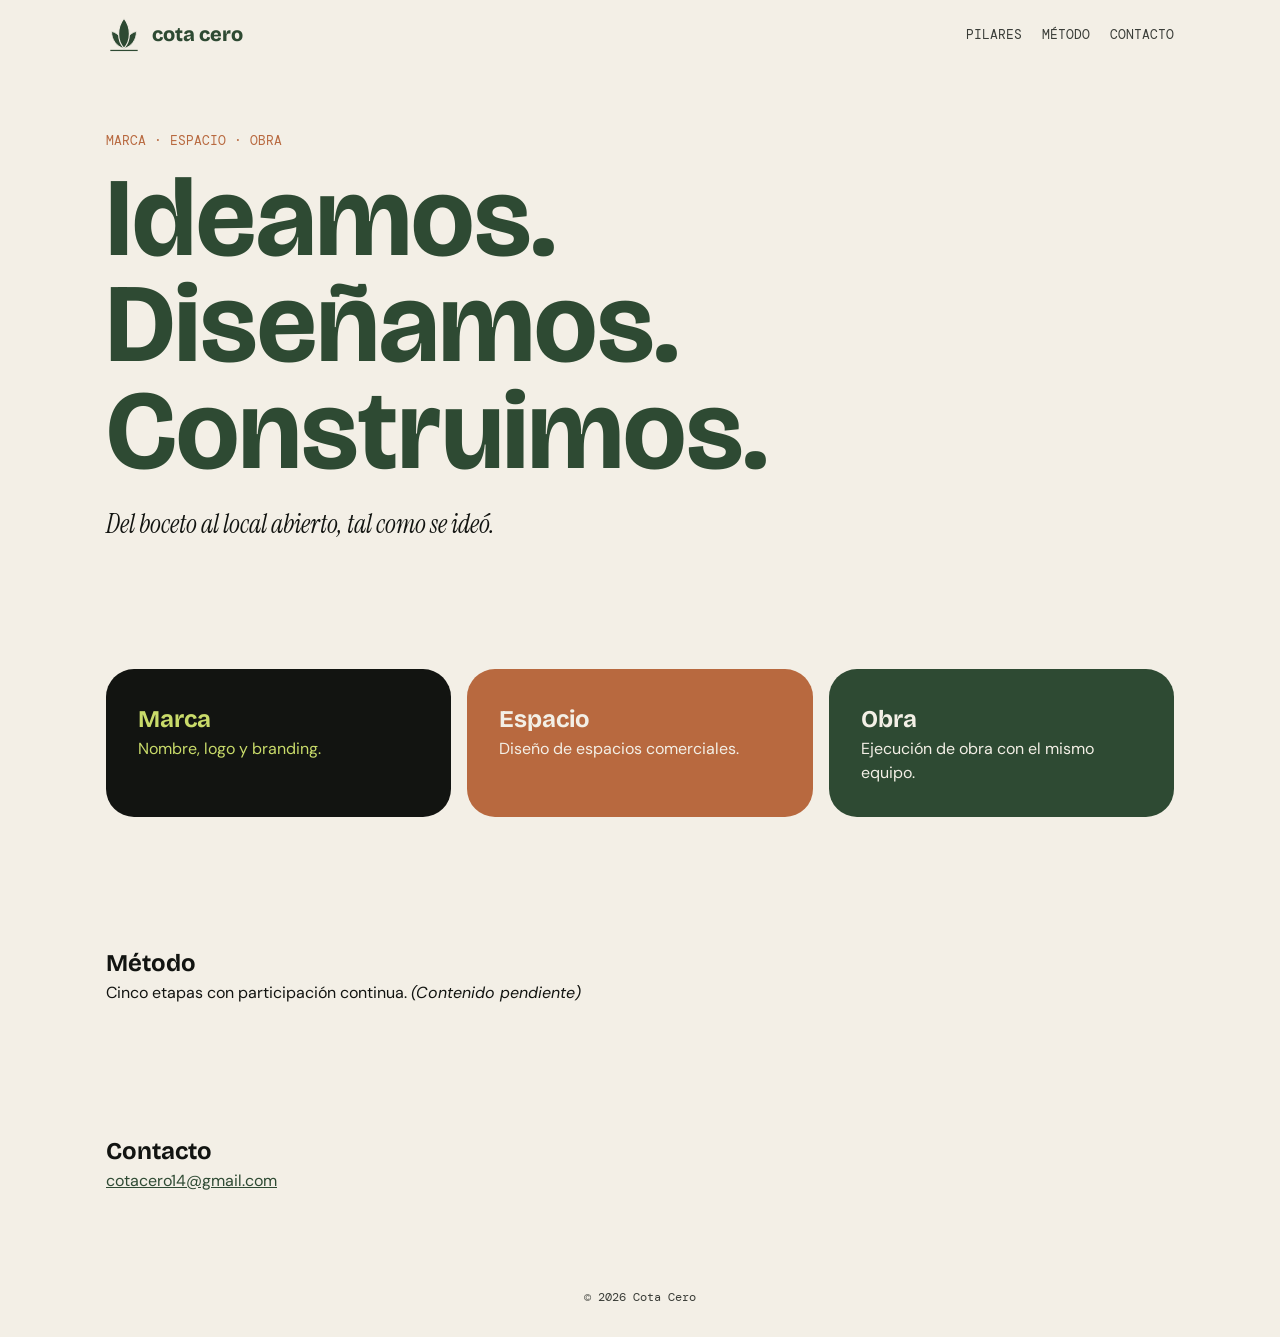
==== index.html @ 9a236dd8 "Base inicial del sitio web de Cota Cero Co-Authored-By: Claude Sonnet 5.5 <noreply@anthropic.com>" ====
<!doctype html>
<html lang="es">
<head>
<meta charset="utf-8">
<meta name="viewport" content="width=device-width, initial-scale=1">
<title>Cota Cero — Ideamos. Diseñamos. Construimos.</title>
<meta name="description" content="Estudio de marca, espacio y obra. Del boceto al local abierto, tal como se ideó.">
<link rel="icon" href="assets/simbolo.svg">
<link rel="stylesheet" href="styles.css">
<link href="https://fonts.googleapis.com/css2?family=Bricolage+Grotesque:wght@600;800&family=DM+Sans:wght@400;500&family=DM+Mono&family=Instrument+Serif:ital@1&display=swap" rel="stylesheet">
</head>
<body>
<header class="top">
  <a class="logo" href="#"><img src="assets/simbolo.svg" alt="" width="36" height="36"><span>cota cero</span></a>
  <nav><a href="#pilares">Pilares</a><a href="#metodo">Método</a><a href="#contacto">Contacto</a></nav>
</header>

<main>
  <section class="hero">
    <p class="tag">Marca · Espacio · Obra</p>
    <h1>Ideamos.<br>Diseñamos.<br>Construimos.</h1>
    <p class="serif">Del boceto al local abierto, tal como se ideó.</p>
  </section>

  <section id="pilares" class="pilares">
    <article class="marca"><h2>Marca</h2><p>Nombre, logo y branding.</p></article>
    <article class="espacio"><h2>Espacio</h2><p>Diseño de espacios comerciales.</p></article>
    <article class="obra"><h2>Obra</h2><p>Ejecución de obra con el mismo equipo.</p></article>
  </section>

  <section id="metodo" class="metodo">
    <h2>Método</h2>
    <p>Cinco etapas con participación continua. <em>(Contenido pendiente)</em></p>
  </section>

  <section id="contacto" class="contacto">
    <h2>Contacto</h2>
    <p><a href="mailto:cotacero14@gmail.com">cotacero14@gmail.com</a></p>
  </section>
</main>

<footer>© 2026 Cota Cero</footer>
</body>
</html>
---- styles.css ----
:root{--brote:#C9DB6A;--arcilla:#B8693F;--hoja:#2E4A33;--tinta:#121411;--grafito:#3A3D38;--piedra:#D9D2C3;--hueso:#F3EFE6}
*{box-sizing:border-box;margin:0}
body{font-family:'DM Sans',sans-serif;background:var(--hueso);color:var(--tinta);line-height:1.5}
h1,h2{font-family:'Bricolage Grotesque',sans-serif}
.top{display:flex;justify-content:space-between;align-items:center;padding:16px;max-width:1100px;margin:auto}
.logo{display:flex;align-items:center;gap:10px;text-decoration:none;color:var(--hoja);font:800 1.25rem 'Bricolage Grotesque',sans-serif;white-space:nowrap}
nav a{margin-left:20px;color:var(--grafito);text-decoration:none;font:400 .8rem 'DM Mono',monospace;text-transform:uppercase}
section{max-width:1100px;margin:auto;padding:64px 16px}
.hero h1{font-size:clamp(2.8rem,10vw,7rem);line-height:.95;color:var(--hoja)}
.tag{font:400 .8rem 'DM Mono',monospace;text-transform:uppercase;color:var(--arcilla);margin-bottom:16px}
.serif{font:italic 1.6rem 'Instrument Serif',serif;margin-top:24px}
.pilares{display:grid;gap:16px;grid-template-columns:repeat(auto-fit,minmax(240px,1fr))}
.pilares article{padding:32px;border-radius:28px;color:var(--hueso)}
.marca{background:var(--tinta);color:var(--brote)!important}.espacio{background:var(--arcilla)}.obra{background:var(--hoja)}
.contacto a{color:var(--hoja)}
footer{text-align:center;padding:32px;font:400 .75rem 'DM Mono',monospace;color:var(--grafito)}
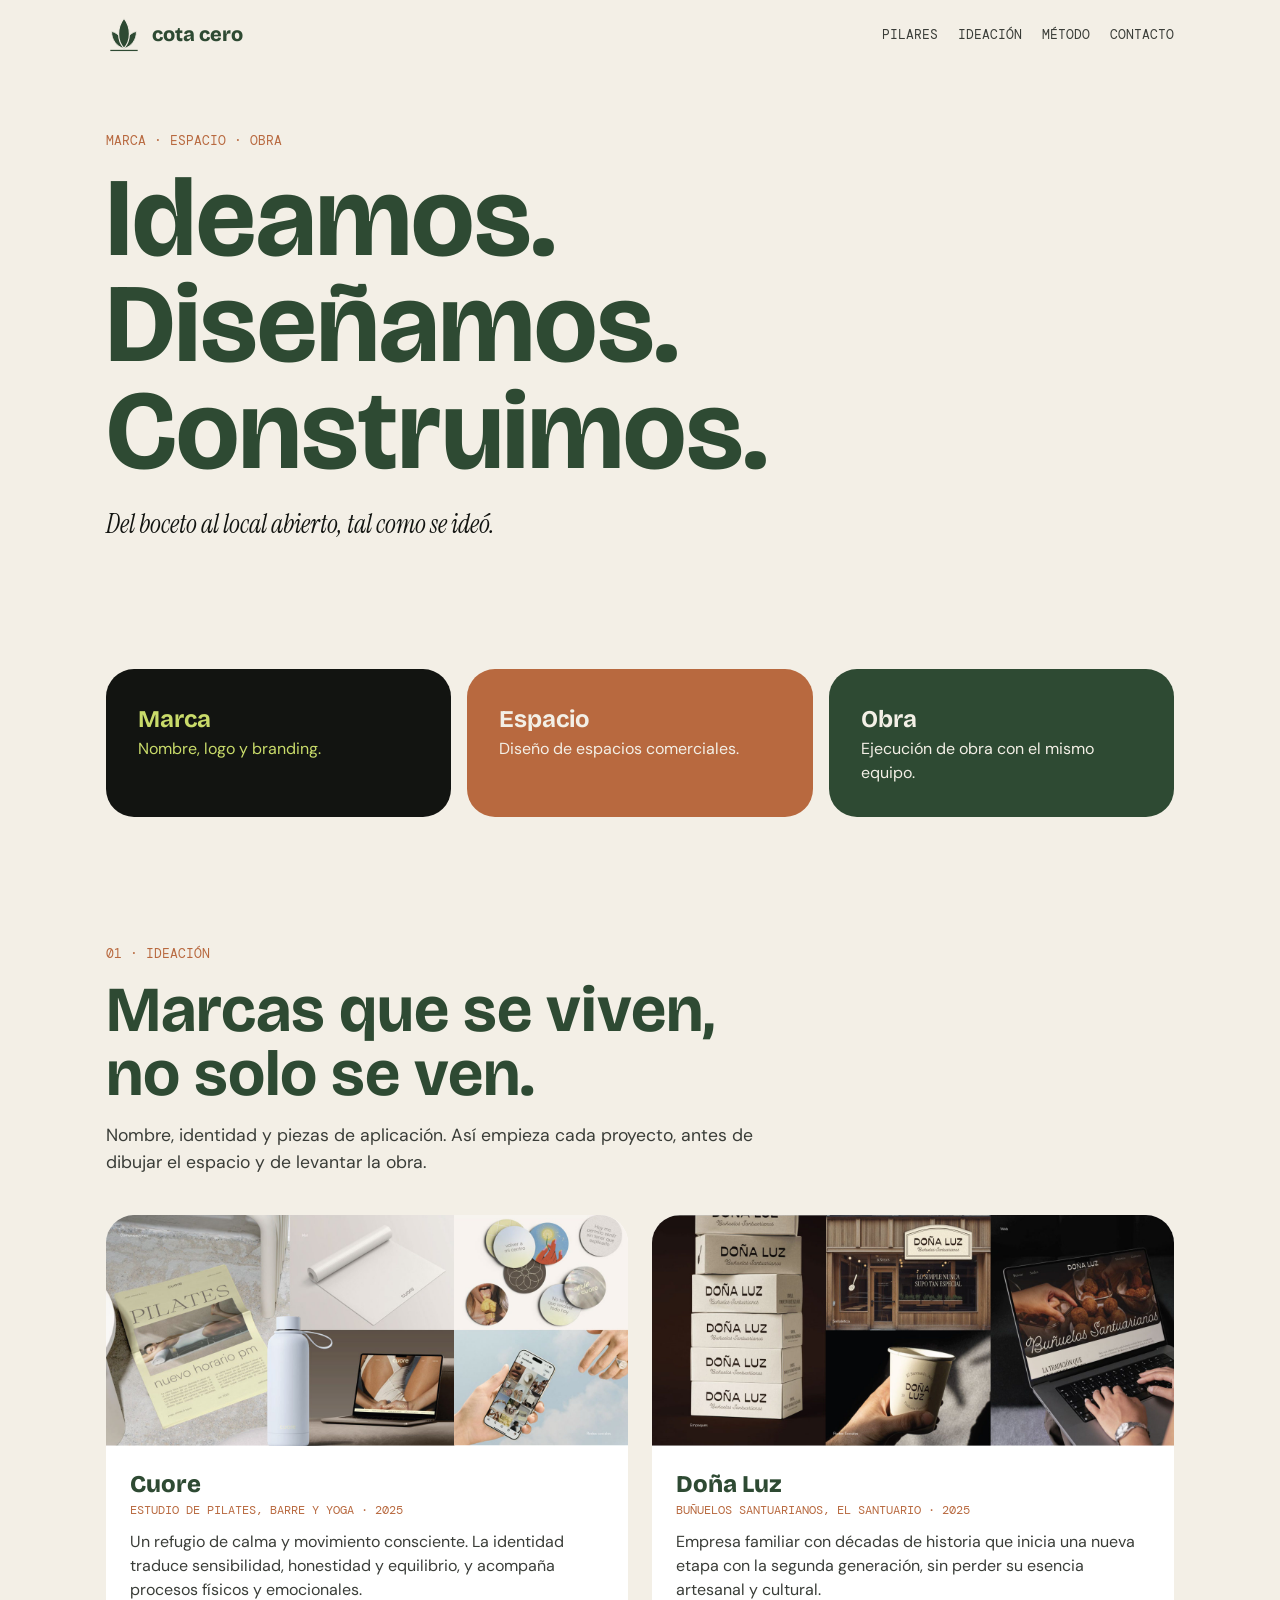
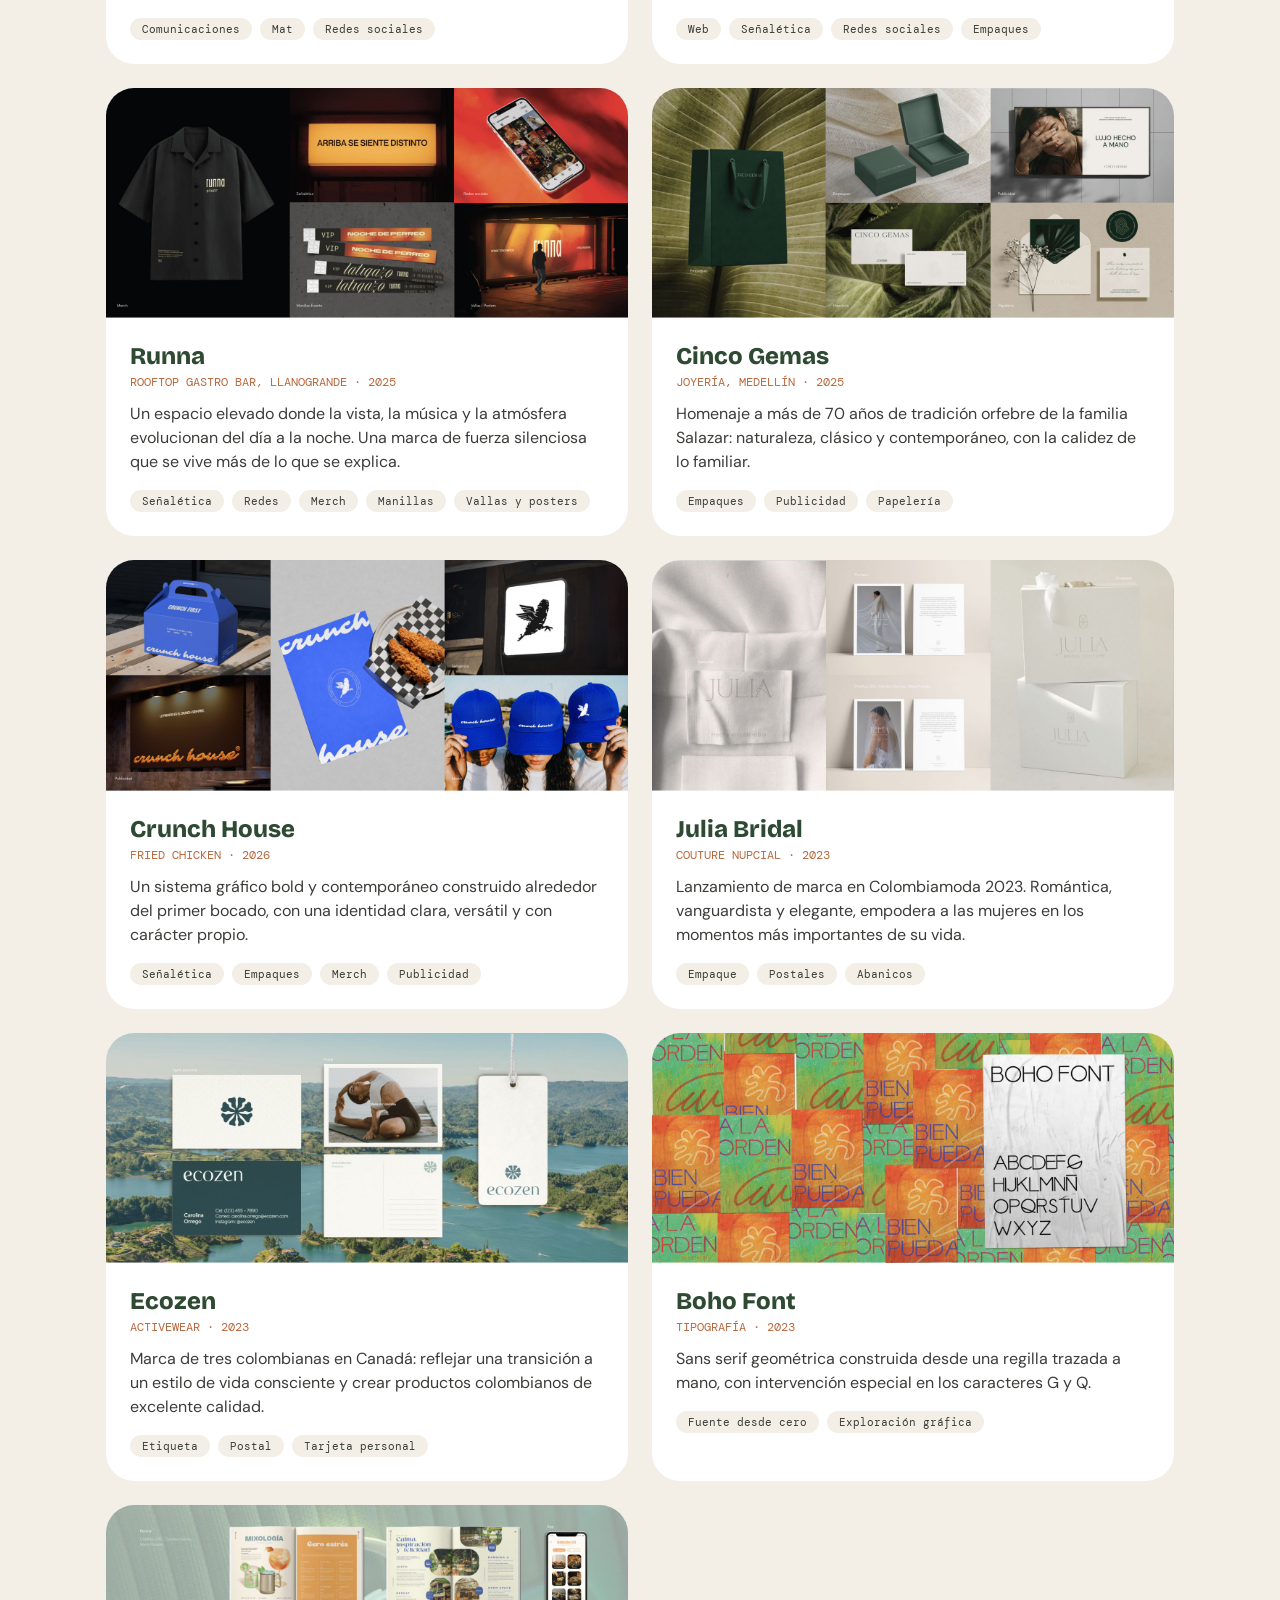
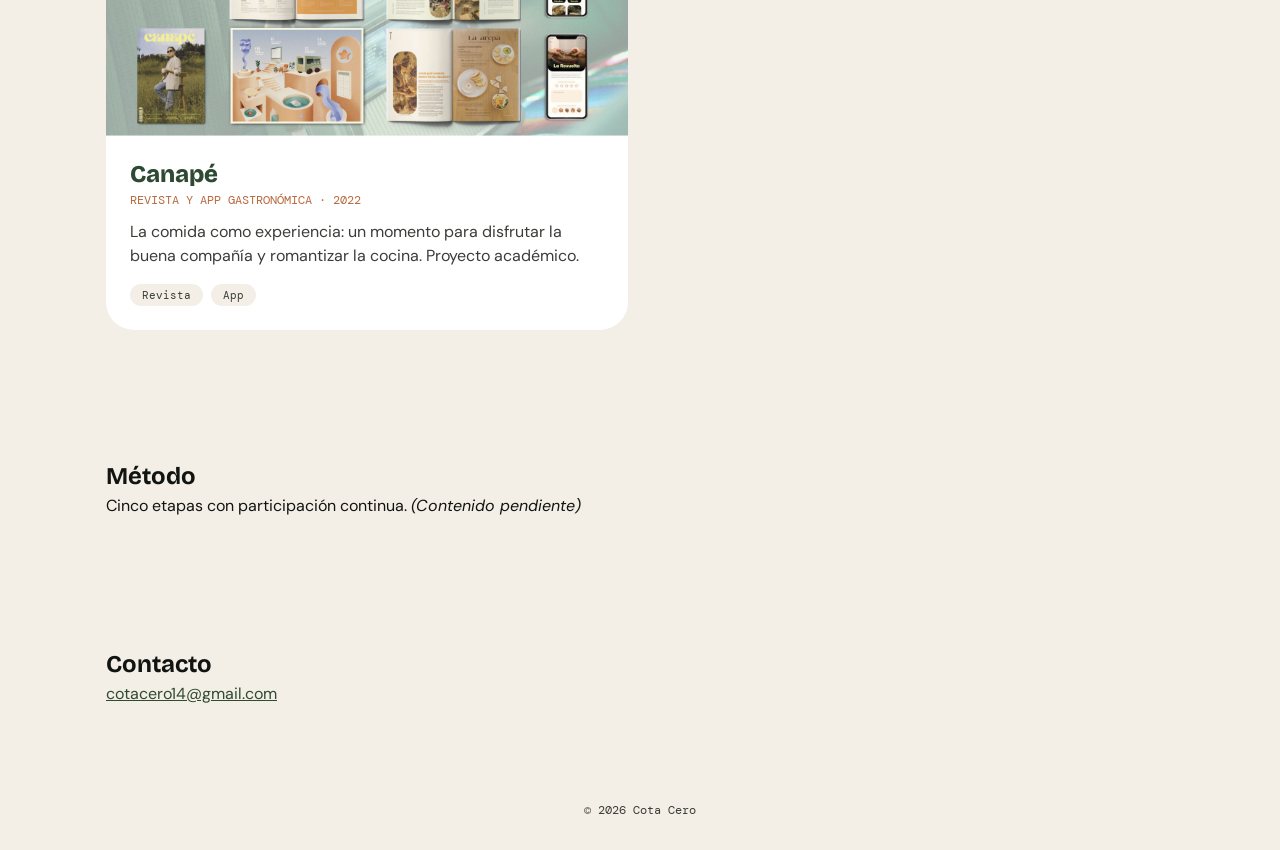
==== commit 90aa589c: "Agrega seccion Ideacion con 9 proyectos de marca y ajusta menu movil Co-Authored-By: Claude Sonnet 5" ====
--- a/index.html
+++ b/index.html
@@ -12,7 +12,7 @@
 <body>
 <header class="top">
   <a class="logo" href="#"><img src="assets/simbolo.svg" alt="" width="36" height="36"><span>cota cero</span></a>
-  <nav><a href="#pilares">Pilares</a><a href="#metodo">Método</a><a href="#contacto">Contacto</a></nav>
+  <nav><a href="#pilares">Pilares</a><a href="#ideacion">Ideación</a><a href="#metodo">Método</a><a href="#contacto">Contacto</a></nav>
 </header>
 
 <main>
@@ -26,6 +26,59 @@
     <article class="marca"><h2>Marca</h2><p>Nombre, logo y branding.</p></article>
     <article class="espacio"><h2>Espacio</h2><p>Diseño de espacios comerciales.</p></article>
     <article class="obra"><h2>Obra</h2><p>Ejecución de obra con el mismo equipo.</p></article>
+  </section>
+
+  <section id="ideacion" class="ideacion">
+    <p class="tag">01 · Ideación</p>
+    <h2>Marcas que se viven, no solo se ven.</h2>
+    <p class="lead">Nombre, identidad y piezas de aplicación. Así empieza cada proyecto, antes de dibujar el espacio y de levantar la obra.</p>
+    <div class="grid">
+    <article class="card">
+      <a href="assets/ideacion/p02.jpg" target="_blank" rel="noopener"><img src="assets/ideacion/p02.jpg" alt="Identidad de marca Cuore" loading="lazy" width="1440" height="635"></a>
+      <div class="meta"><div><h3>Cuore</h3><p class="mono">Estudio de pilates, barre y yoga · 2025</p></div>
+      <p>Un refugio de calma y movimiento consciente. La identidad traduce sensibilidad, honestidad y equilibrio, y acompaña procesos físicos y emocionales.</p><ul><li>Comunicaciones</li><li>Mat</li><li>Redes sociales</li></ul></div>
+    </article>
+    <article class="card">
+      <a href="assets/ideacion/p03.jpg" target="_blank" rel="noopener"><img src="assets/ideacion/p03.jpg" alt="Identidad de marca Doña Luz" loading="lazy" width="1440" height="635"></a>
+      <div class="meta"><div><h3>Doña Luz</h3><p class="mono">Buñuelos santuarianos, El Santuario · 2025</p></div>
+      <p>Empresa familiar con décadas de historia que inicia una nueva etapa con la segunda generación, sin perder su esencia artesanal y cultural.</p><ul><li>Web</li><li>Señalética</li><li>Redes sociales</li><li>Empaques</li></ul></div>
+    </article>
+    <article class="card">
+      <a href="assets/ideacion/p04.jpg" target="_blank" rel="noopener"><img src="assets/ideacion/p04.jpg" alt="Identidad de marca Runna" loading="lazy" width="1440" height="635"></a>
+      <div class="meta"><div><h3>Runna</h3><p class="mono">Rooftop gastro bar, Llanogrande · 2025</p></div>
+      <p>Un espacio elevado donde la vista, la música y la atmósfera evolucionan del día a la noche. Una marca de fuerza silenciosa que se vive más de lo que se explica.</p><ul><li>Señalética</li><li>Redes</li><li>Merch</li><li>Manillas</li><li>Vallas y posters</li></ul></div>
+    </article>
+    <article class="card">
+      <a href="assets/ideacion/p05.jpg" target="_blank" rel="noopener"><img src="assets/ideacion/p05.jpg" alt="Identidad de marca Cinco Gemas" loading="lazy" width="1440" height="635"></a>
+      <div class="meta"><div><h3>Cinco Gemas</h3><p class="mono">Joyería, Medellín · 2025</p></div>
+      <p>Homenaje a más de 70 años de tradición orfebre de la familia Salazar: naturaleza, clásico y contemporáneo, con la calidez de lo familiar.</p><ul><li>Empaques</li><li>Publicidad</li><li>Papelería</li></ul></div>
+    </article>
+    <article class="card">
+      <a href="assets/ideacion/p06.jpg" target="_blank" rel="noopener"><img src="assets/ideacion/p06.jpg" alt="Identidad de marca Crunch House" loading="lazy" width="1440" height="635"></a>
+      <div class="meta"><div><h3>Crunch House</h3><p class="mono">Fried chicken · 2026</p></div>
+      <p>Un sistema gráfico bold y contemporáneo construido alrededor del primer bocado, con una identidad clara, versátil y con carácter propio.</p><ul><li>Señalética</li><li>Empaques</li><li>Merch</li><li>Publicidad</li></ul></div>
+    </article>
+    <article class="card">
+      <a href="assets/ideacion/p07.jpg" target="_blank" rel="noopener"><img src="assets/ideacion/p07.jpg" alt="Identidad de marca Julia Bridal" loading="lazy" width="1440" height="635"></a>
+      <div class="meta"><div><h3>Julia Bridal</h3><p class="mono">Couture nupcial · 2023</p></div>
+      <p>Lanzamiento de marca en Colombiamoda 2023. Romántica, vanguardista y elegante, empodera a las mujeres en los momentos más importantes de su vida.</p><ul><li>Empaque</li><li>Postales</li><li>Abanicos</li></ul></div>
+    </article>
+    <article class="card">
+      <a href="assets/ideacion/p08.jpg" target="_blank" rel="noopener"><img src="assets/ideacion/p08.jpg" alt="Identidad de marca Ecozen" loading="lazy" width="1440" height="635"></a>
+      <div class="meta"><div><h3>Ecozen</h3><p class="mono">Activewear · 2023</p></div>
+      <p>Marca de tres colombianas en Canadá: reflejar una transición a un estilo de vida consciente y crear productos colombianos de excelente calidad.</p><ul><li>Etiqueta</li><li>Postal</li><li>Tarjeta personal</li></ul></div>
+    </article>
+    <article class="card">
+      <a href="assets/ideacion/p09.jpg" target="_blank" rel="noopener"><img src="assets/ideacion/p09.jpg" alt="Identidad de marca Boho Font" loading="lazy" width="1440" height="635"></a>
+      <div class="meta"><div><h3>Boho Font</h3><p class="mono">Tipografía · 2023</p></div>
+      <p>Sans serif geométrica construida desde una regilla trazada a mano, con intervención especial en los caracteres G y Q.</p><ul><li>Fuente desde cero</li><li>Exploración gráfica</li></ul></div>
+    </article>
+    <article class="card">
+      <a href="assets/ideacion/p10.jpg" target="_blank" rel="noopener"><img src="assets/ideacion/p10.jpg" alt="Identidad de marca Canapé" loading="lazy" width="1440" height="635"></a>
+      <div class="meta"><div><h3>Canapé</h3><p class="mono">Revista y app gastronómica · 2022</p></div>
+      <p>La comida como experiencia: un momento para disfrutar la buena compañía y romantizar la cocina. Proyecto académico.</p><ul><li>Revista</li><li>App</li></ul></div>
+    </article>
+    </div>
   </section>
 
   <section id="metodo" class="metodo">
--- a/styles.css
+++ b/styles.css
@@ -14,3 +14,16 @@
 .marca{background:var(--tinta);color:var(--brote)!important}.espacio{background:var(--arcilla)}.obra{background:var(--hoja)}
 .contacto a{color:var(--hoja)}
 footer{text-align:center;padding:32px;font:400 .75rem 'DM Mono',monospace;color:var(--grafito)}
+
+.ideacion h2{font-size:clamp(2rem,6vw,4rem);line-height:1;color:var(--hoja);max-width:16ch}
+.lead{font-size:1.1rem;color:var(--grafito);max-width:56ch;margin:16px 0 40px}
+.grid{display:grid;gap:24px;grid-template-columns:repeat(auto-fit,minmax(min(100%,420px),1fr))}
+.card{background:#fff;border-radius:28px;overflow:hidden}
+.card img{display:block;width:100%;height:auto}
+.meta{padding:24px}
+.meta h3{font:800 1.5rem 'Bricolage Grotesque',sans-serif;color:var(--hoja)}
+.mono{font:400 .75rem 'DM Mono',monospace;text-transform:uppercase;color:var(--arcilla);margin:4px 0 12px}
+.meta p:not(.mono){color:var(--grafito)}
+.meta ul{list-style:none;padding:0;display:flex;flex-wrap:wrap;gap:8px;margin-top:16px}
+.meta li{font:400 .7rem 'DM Mono',monospace;background:var(--hueso);color:var(--grafito);padding:4px 12px;border-radius:999px}
+@media(max-width:560px){.top{flex-wrap:wrap;gap:8px}nav{width:100%;display:flex;justify-content:space-between}nav a{margin:0;font-size:.72rem}}
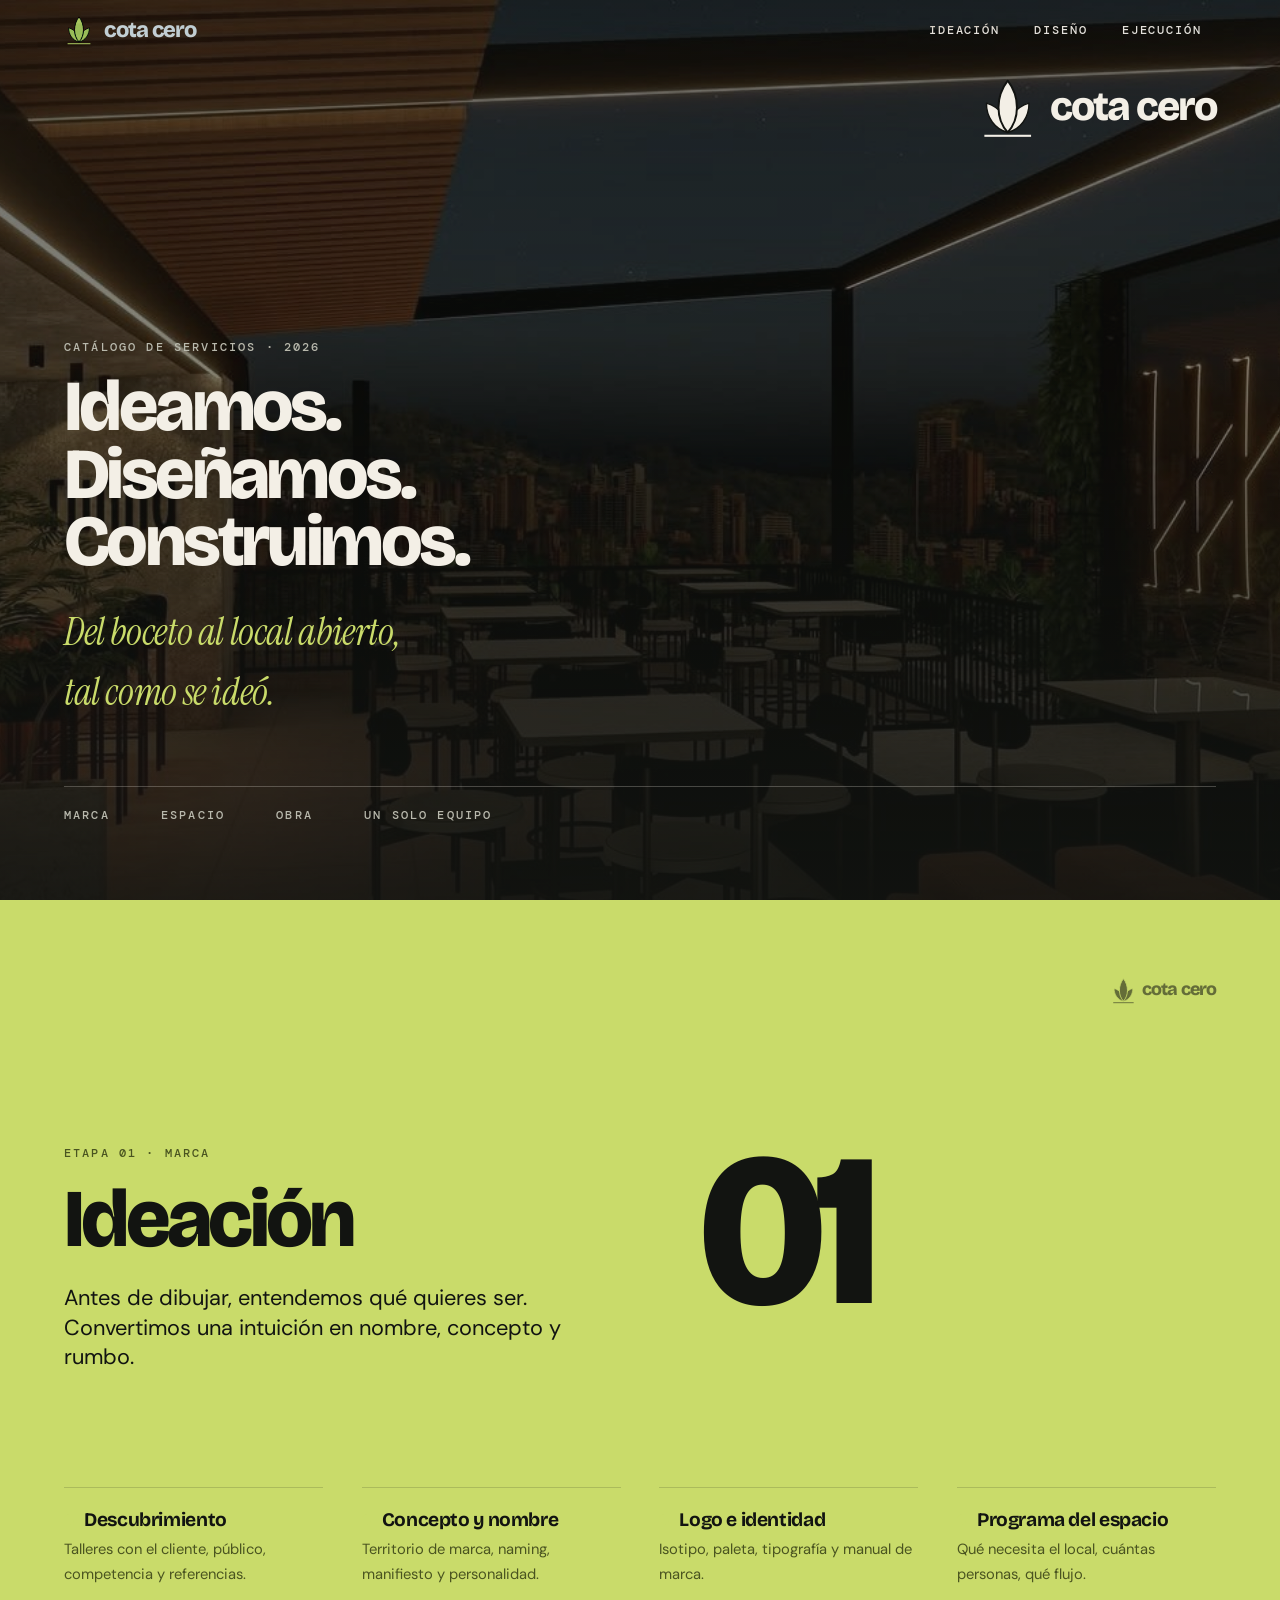
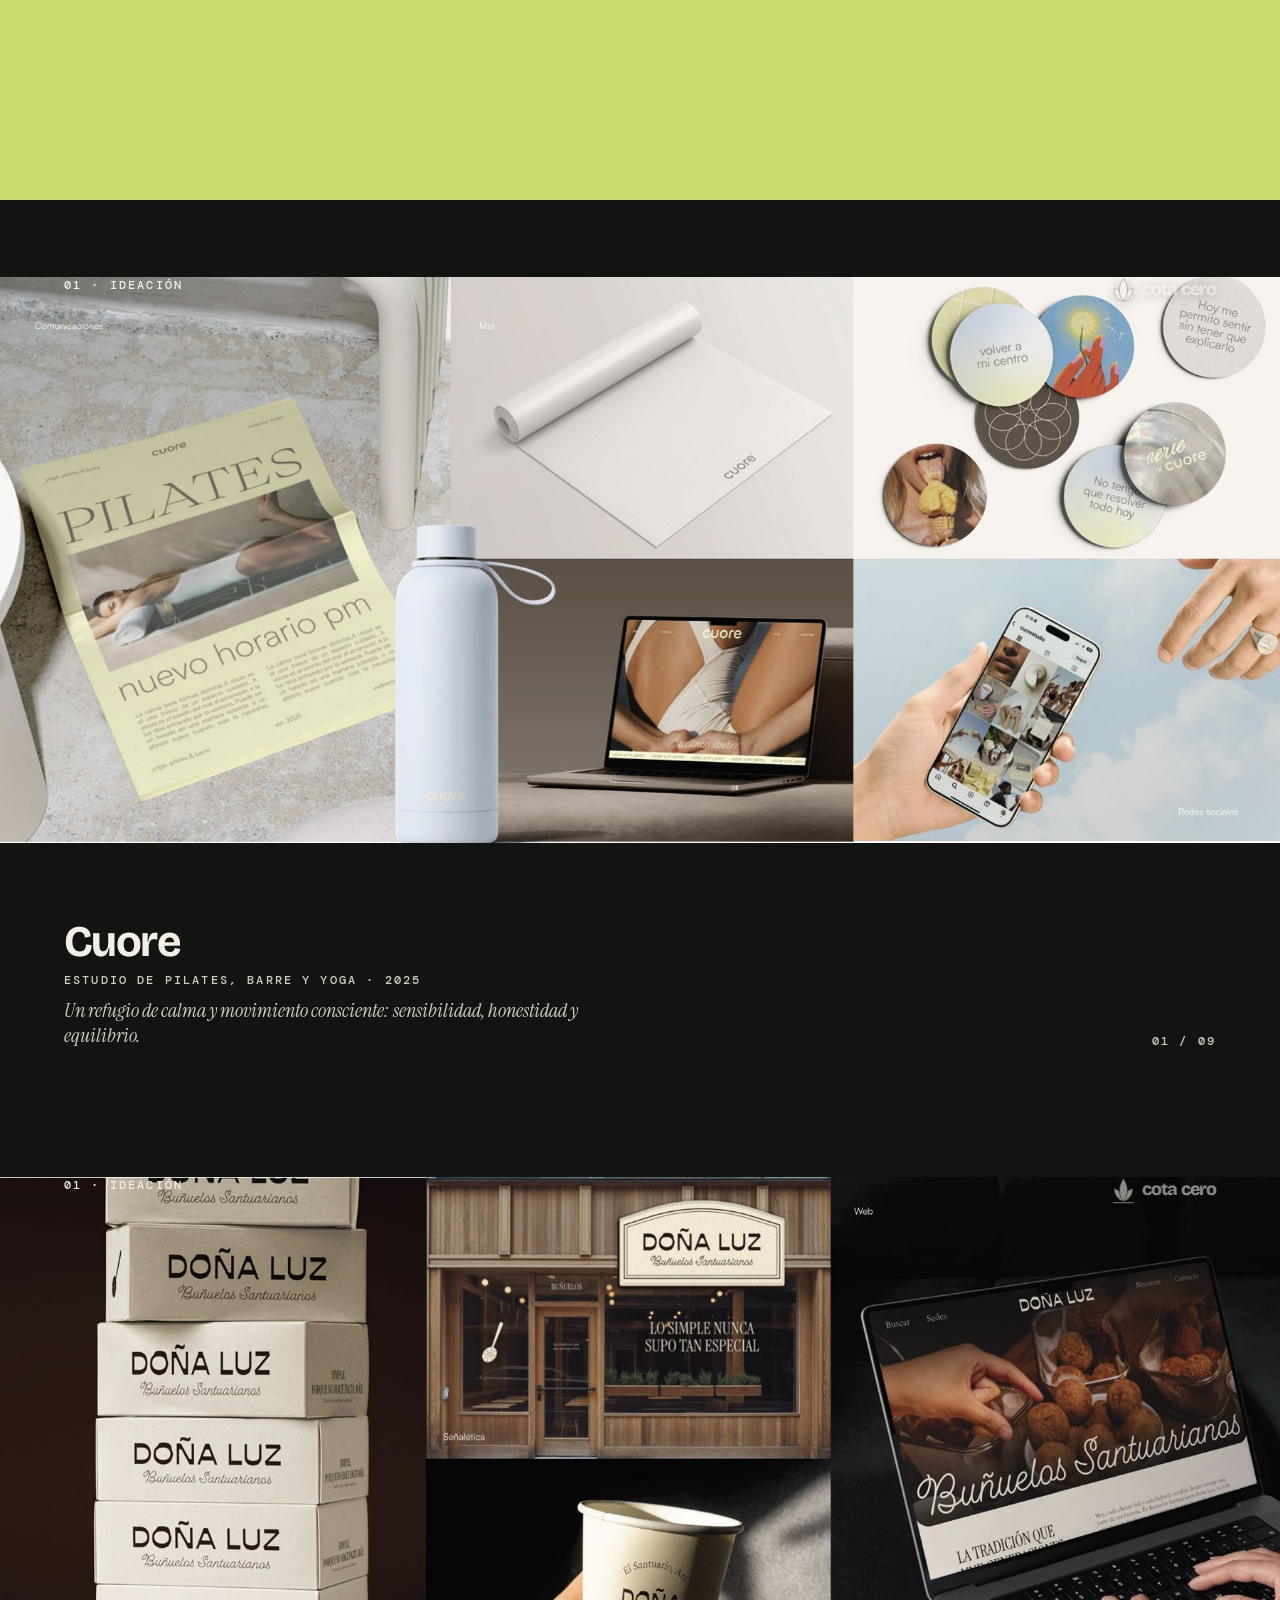
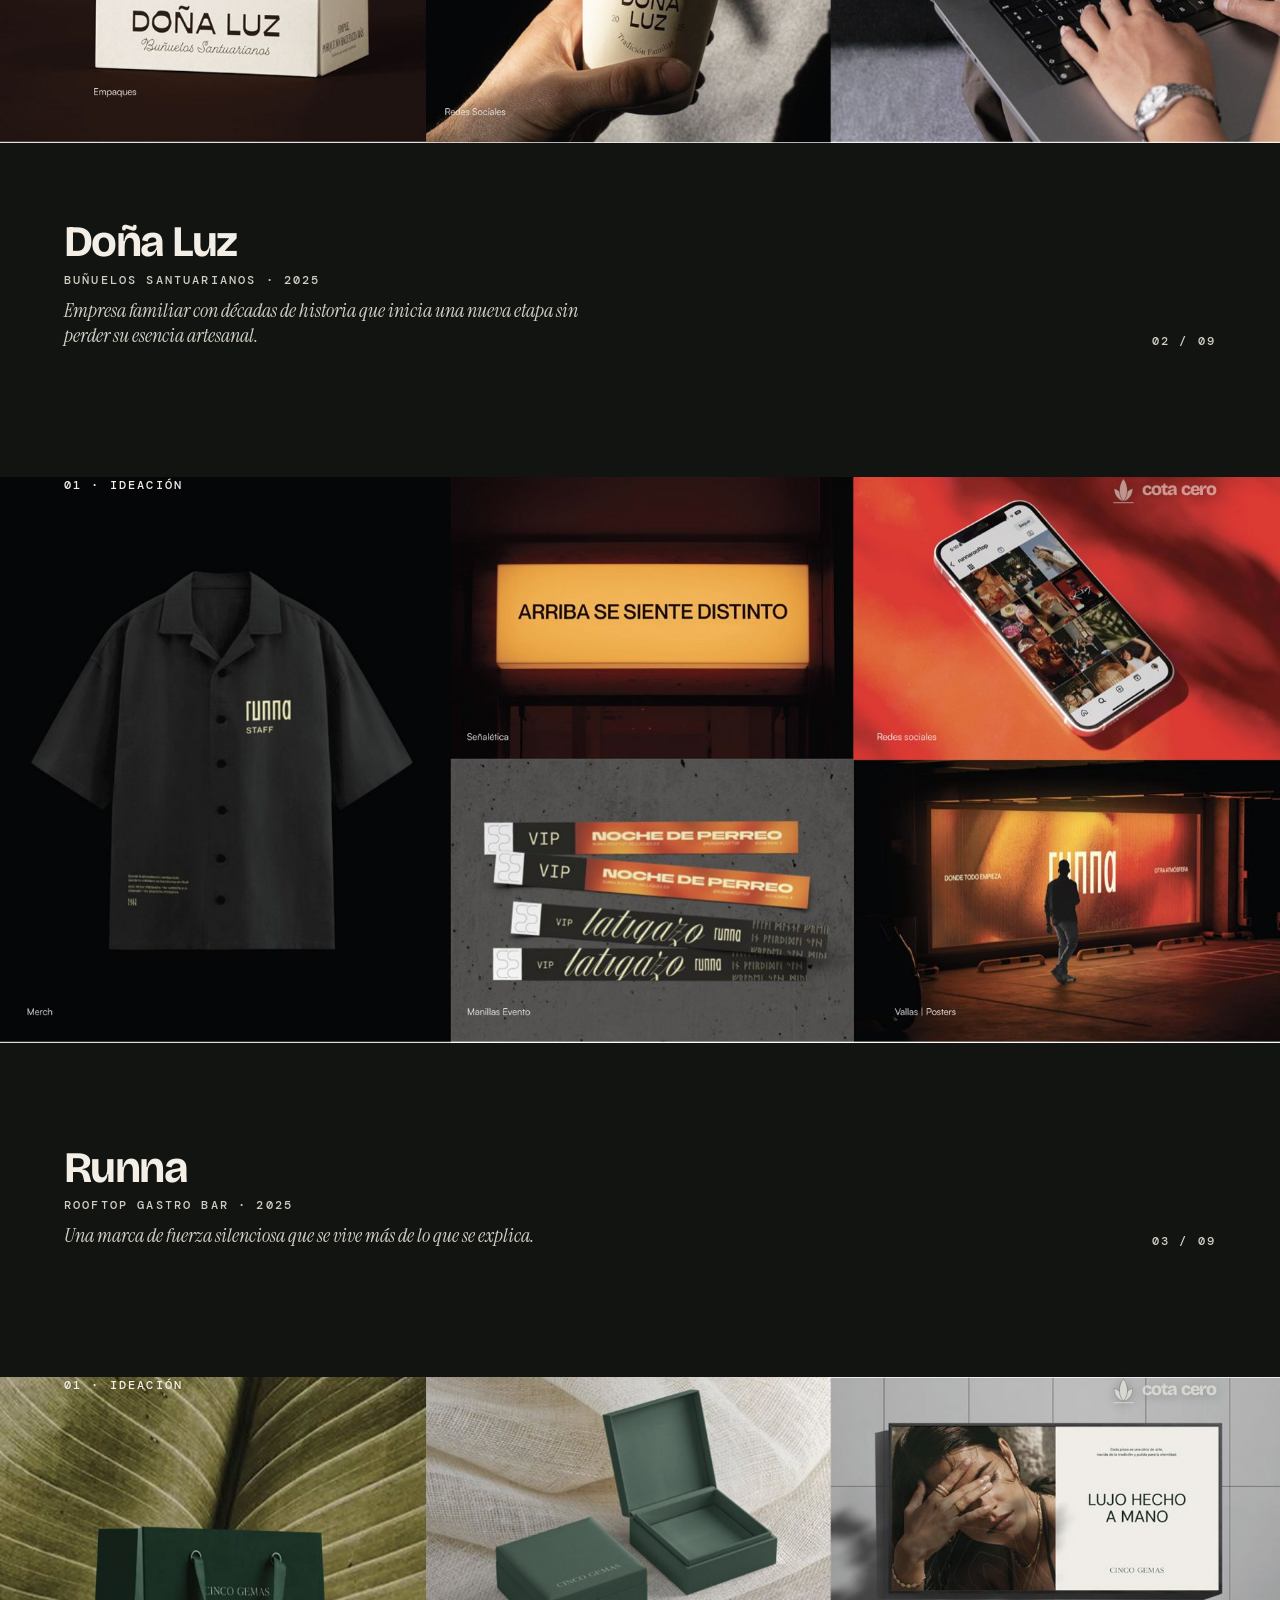
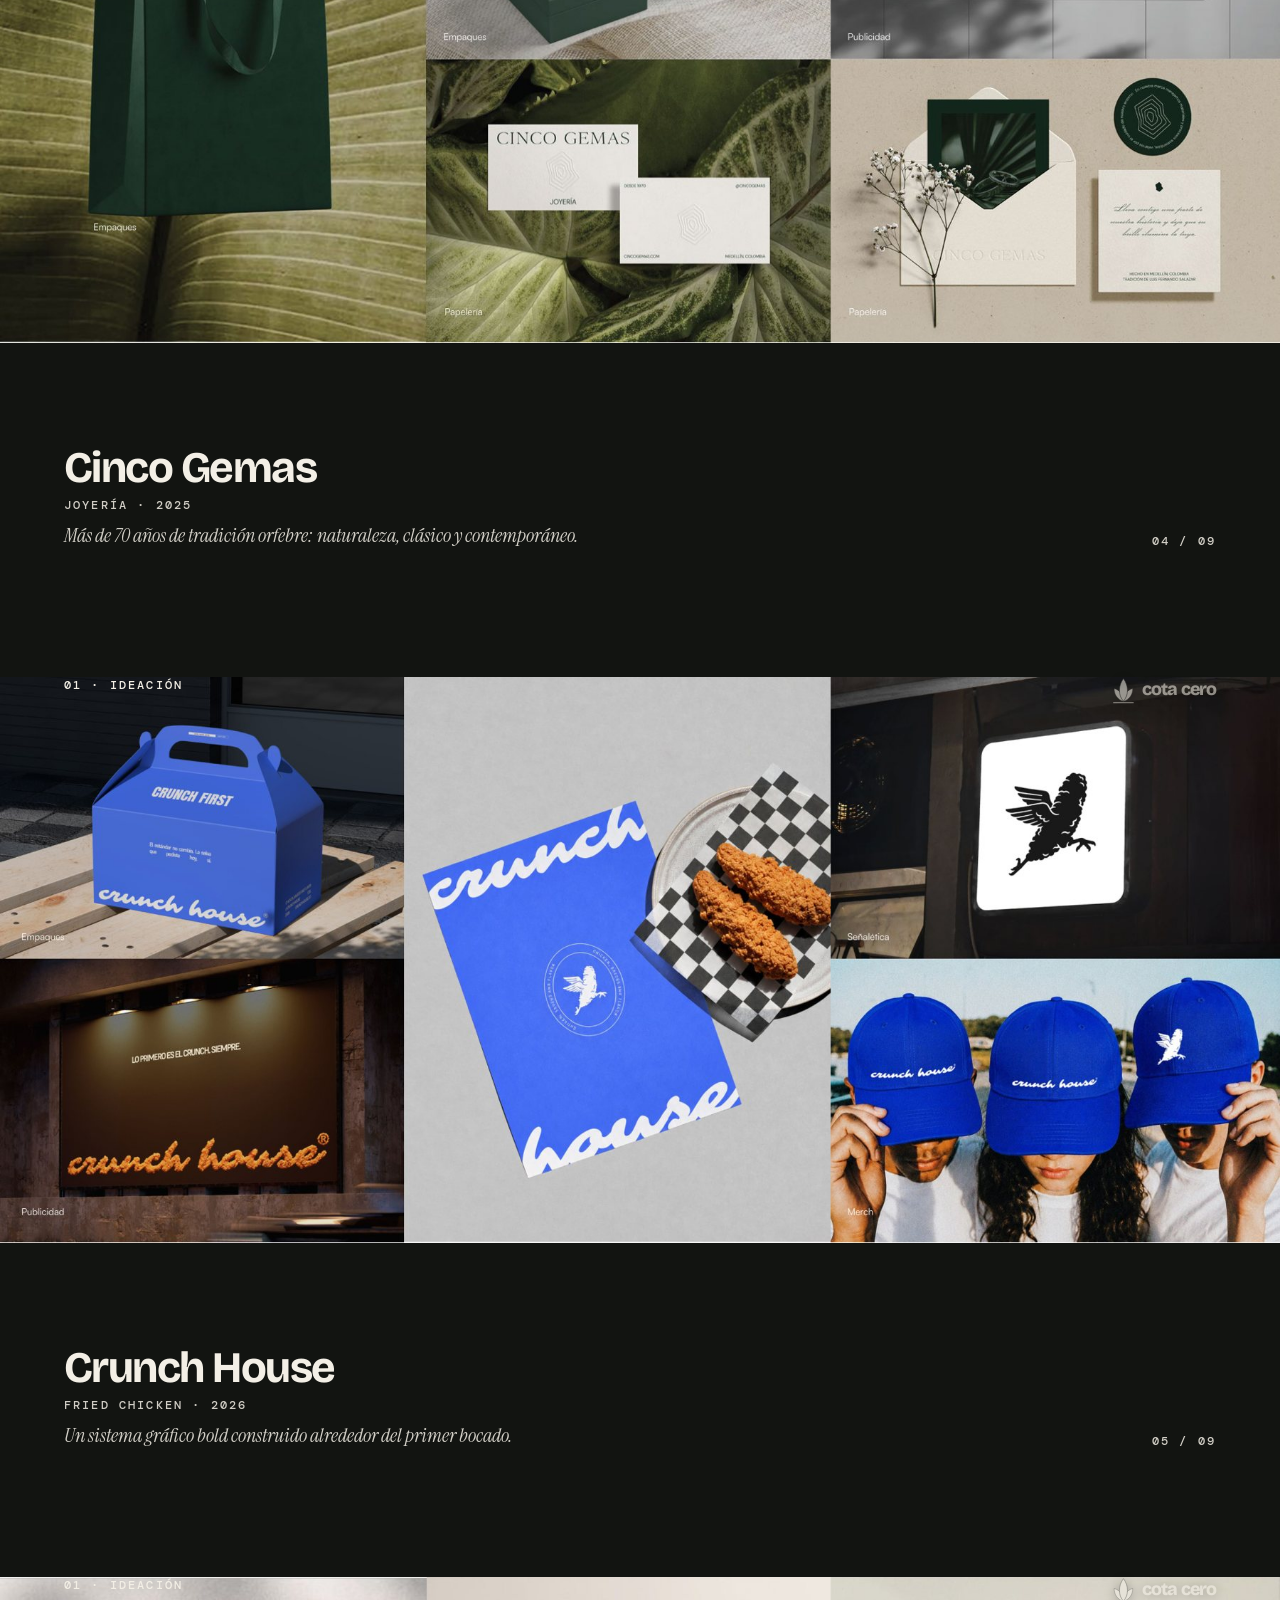
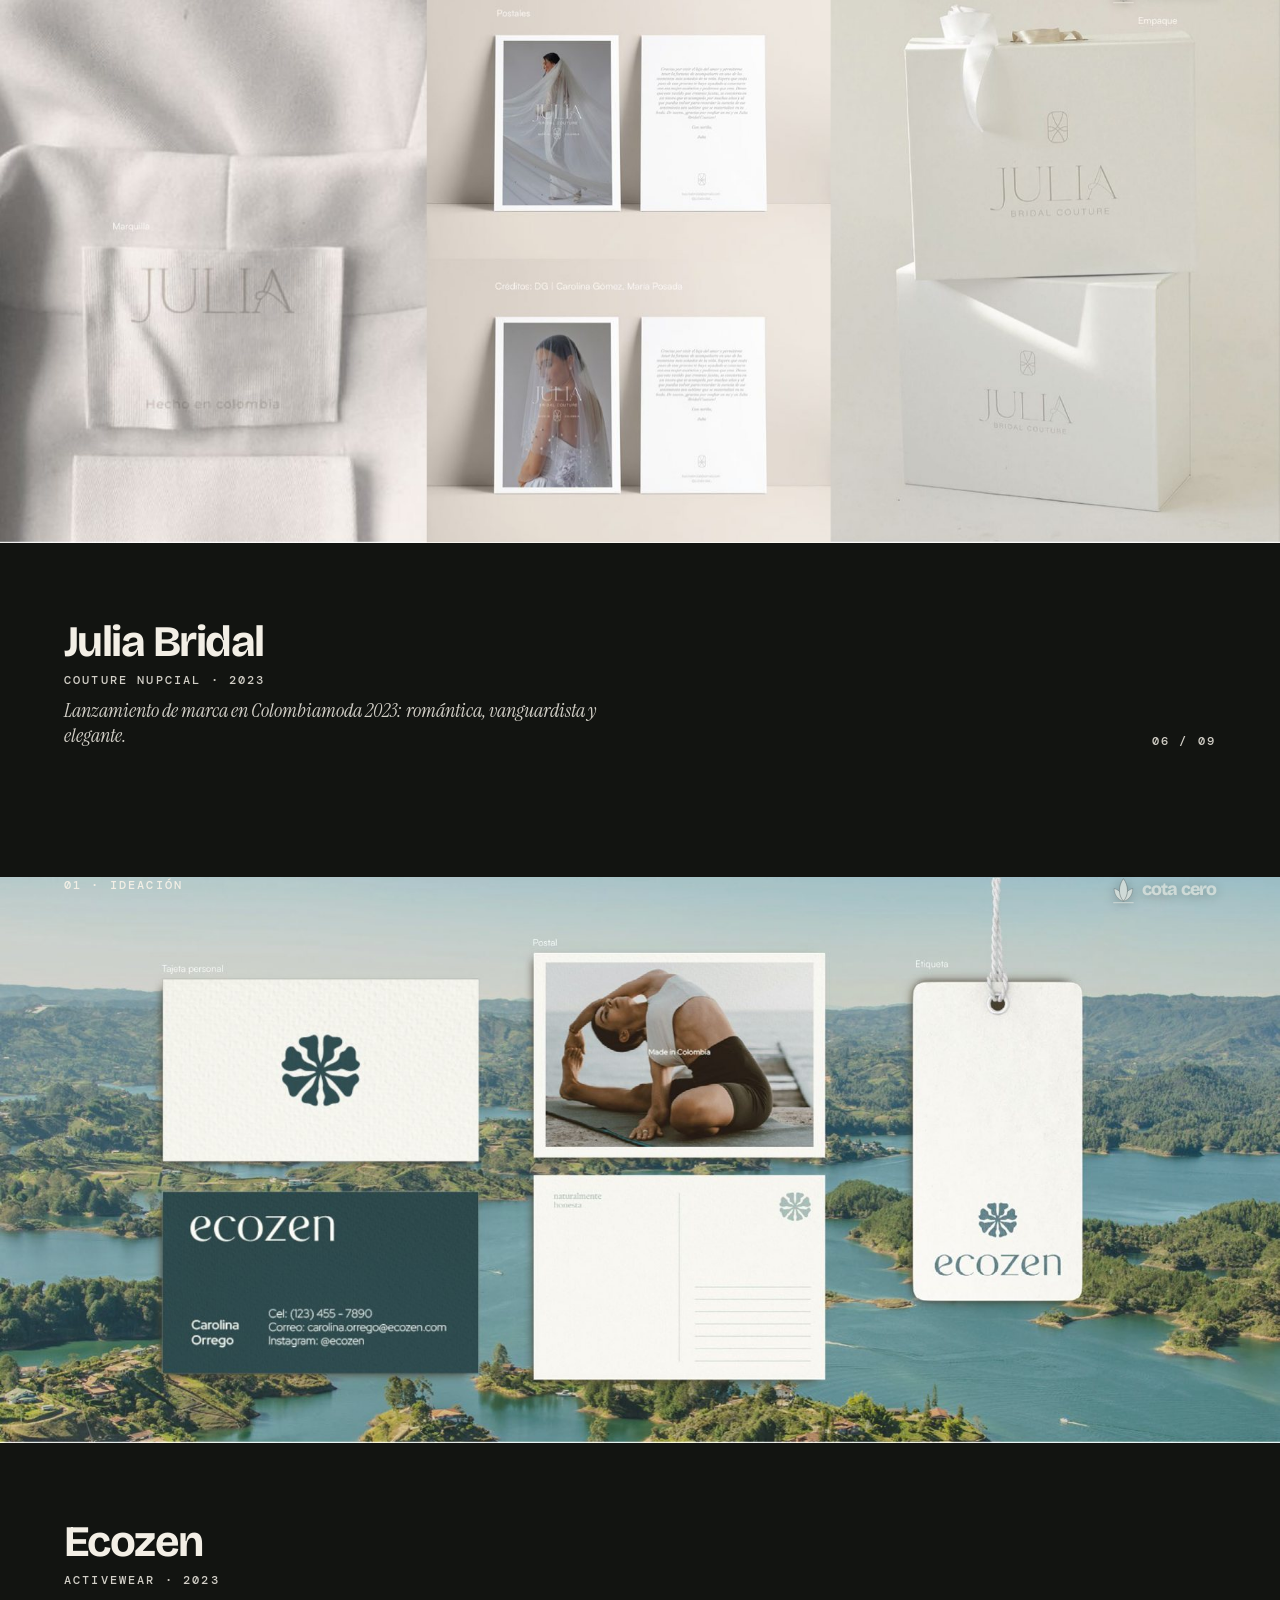
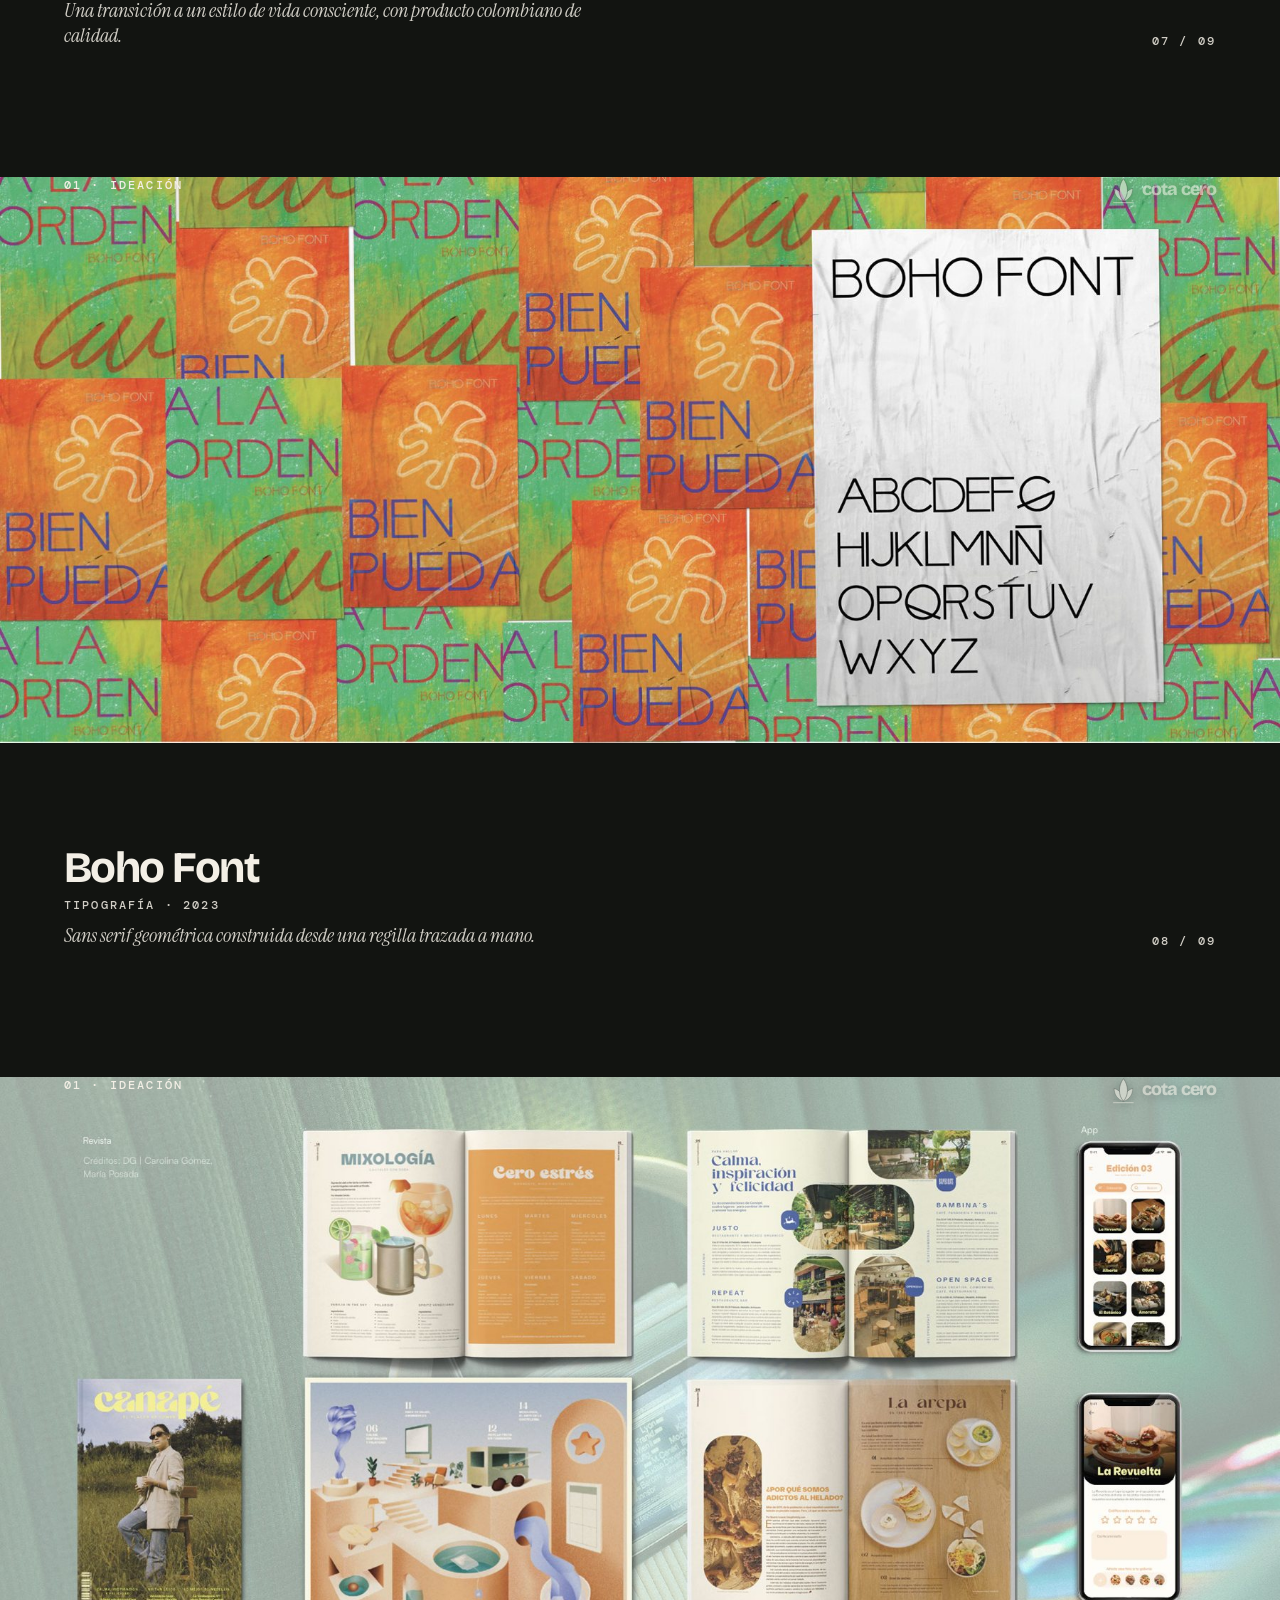
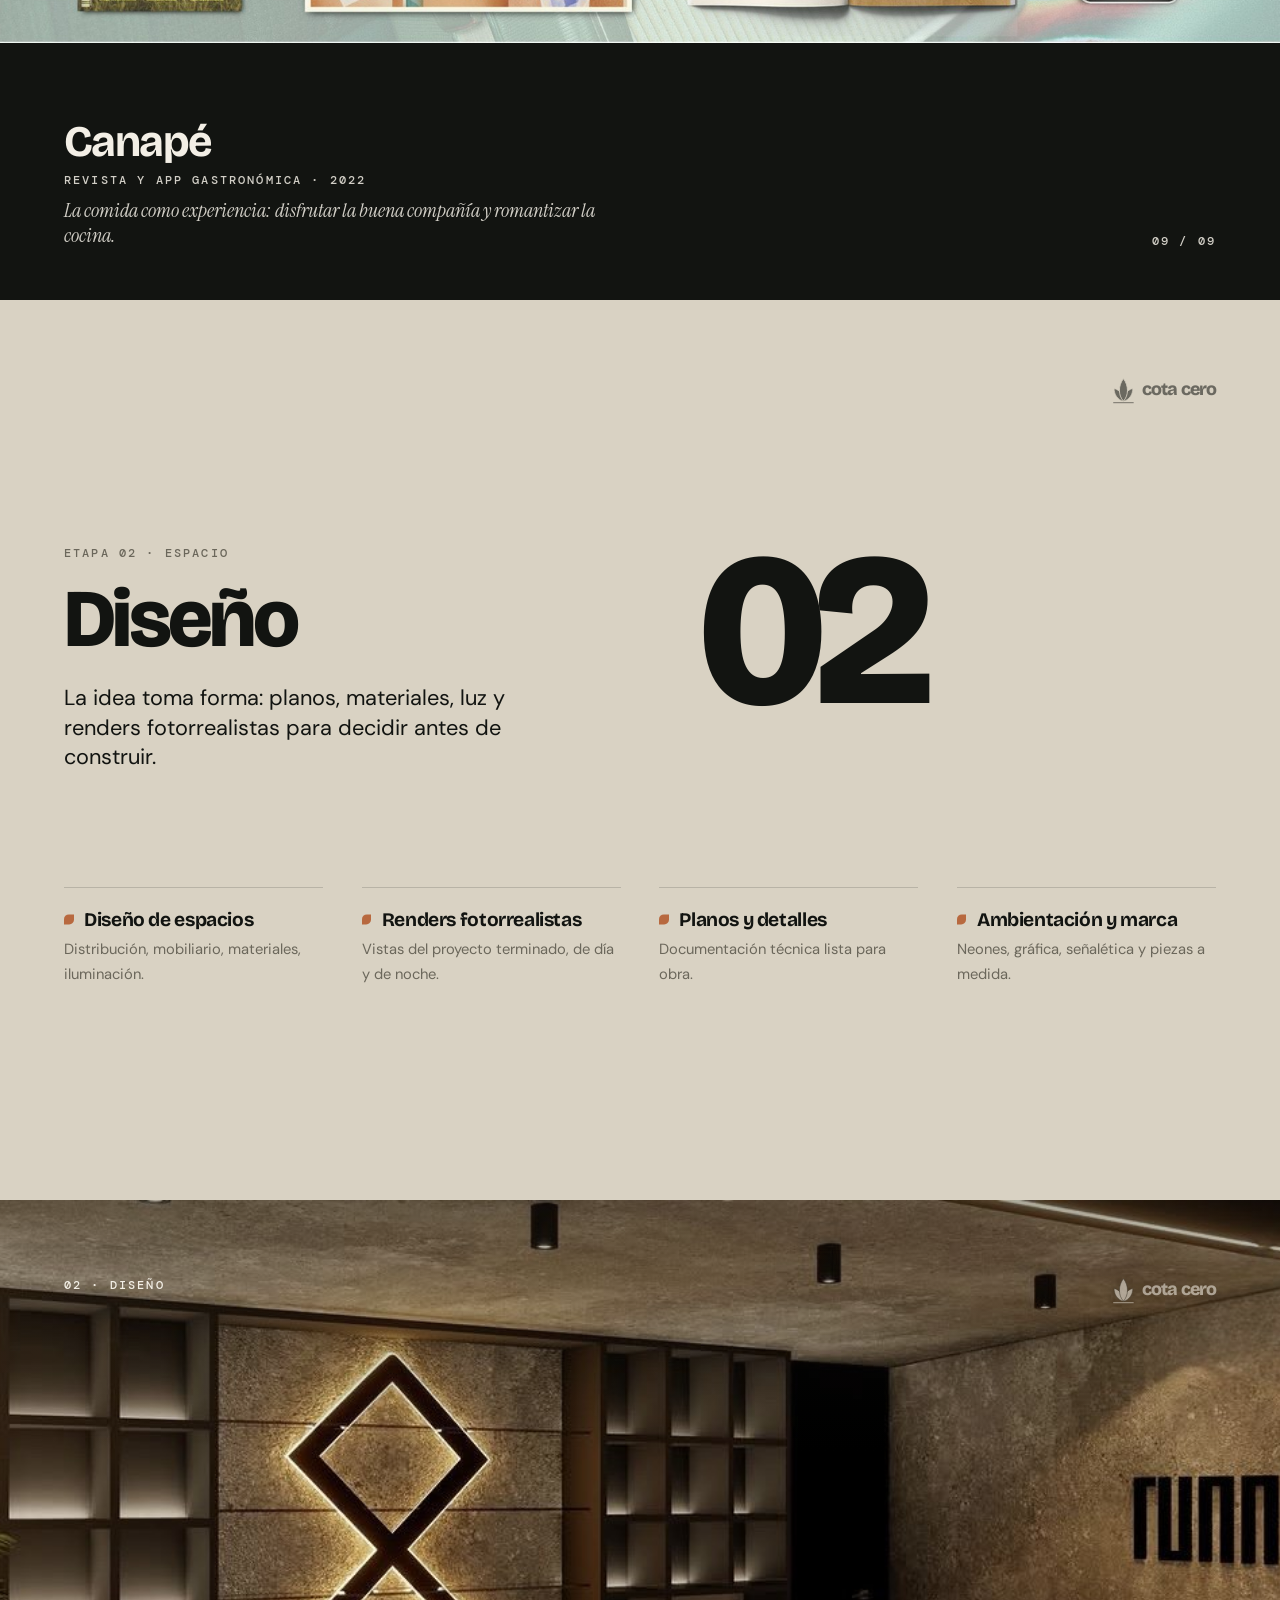
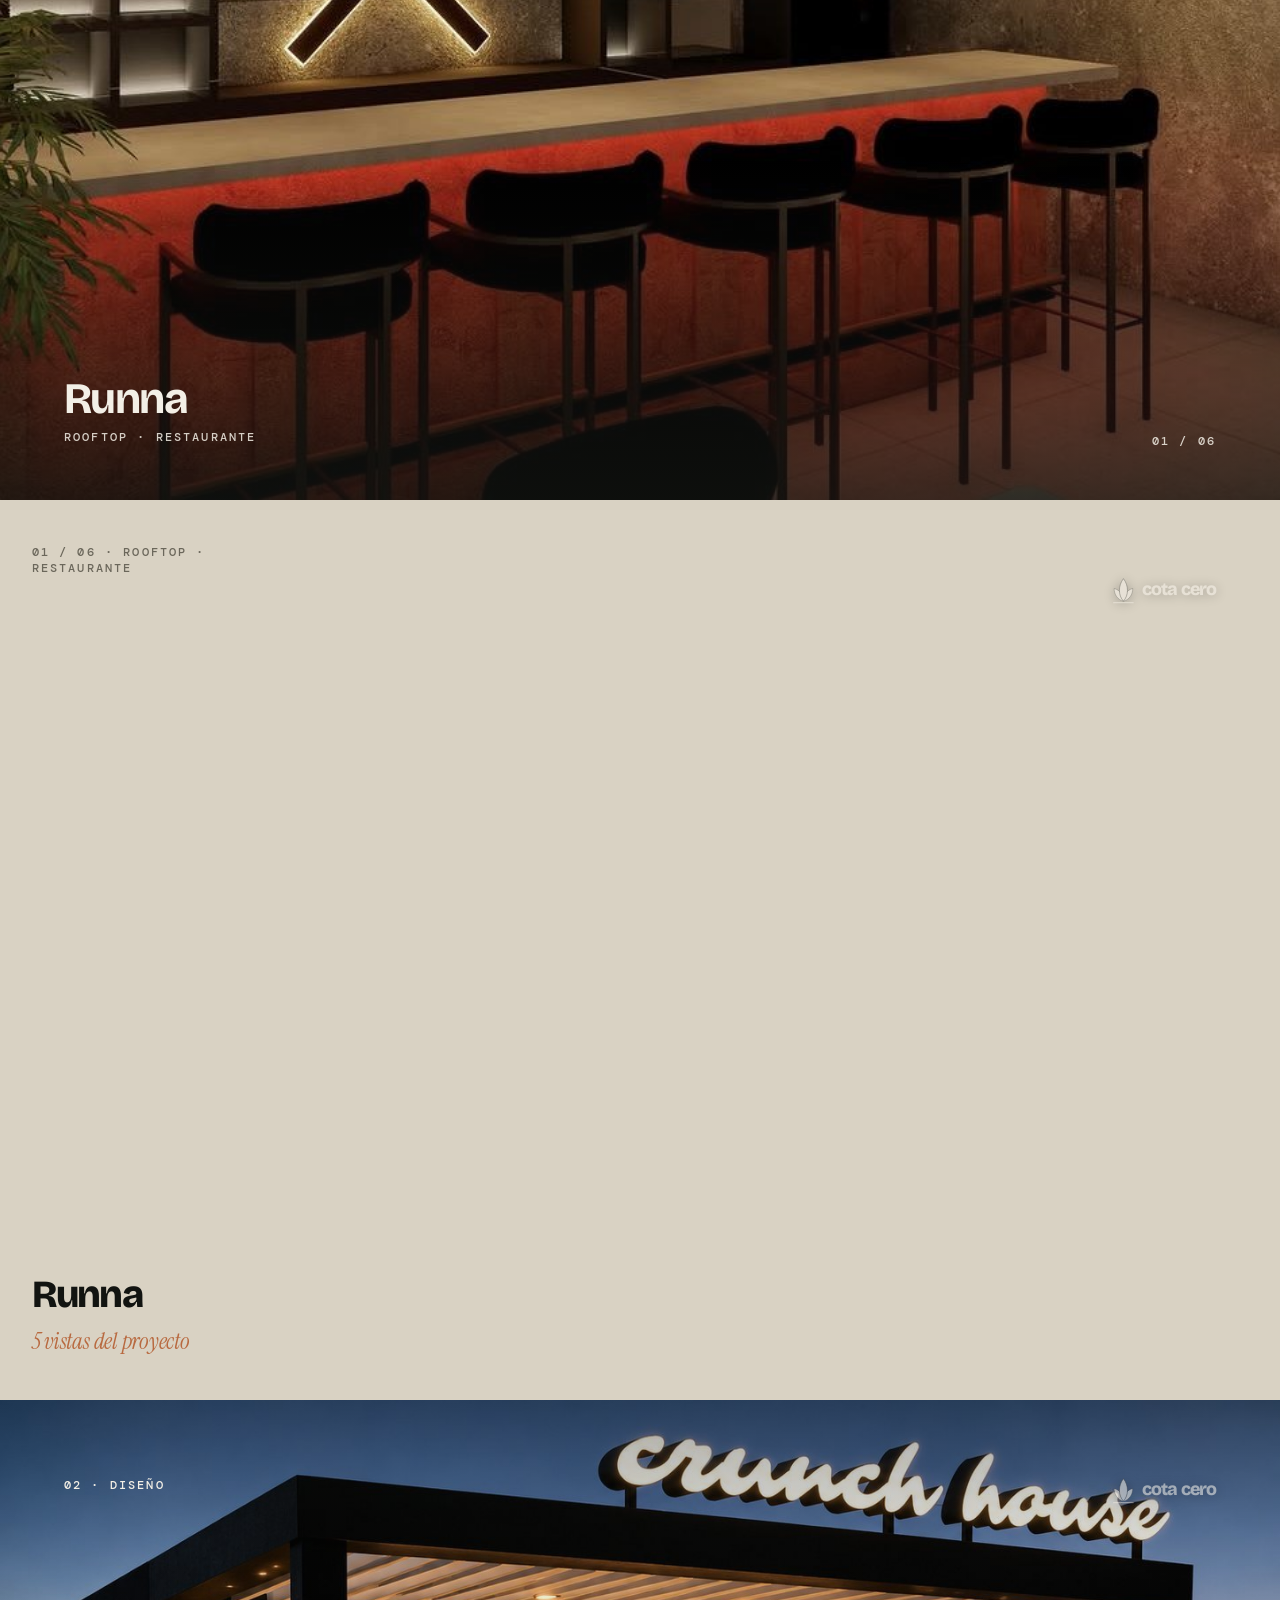
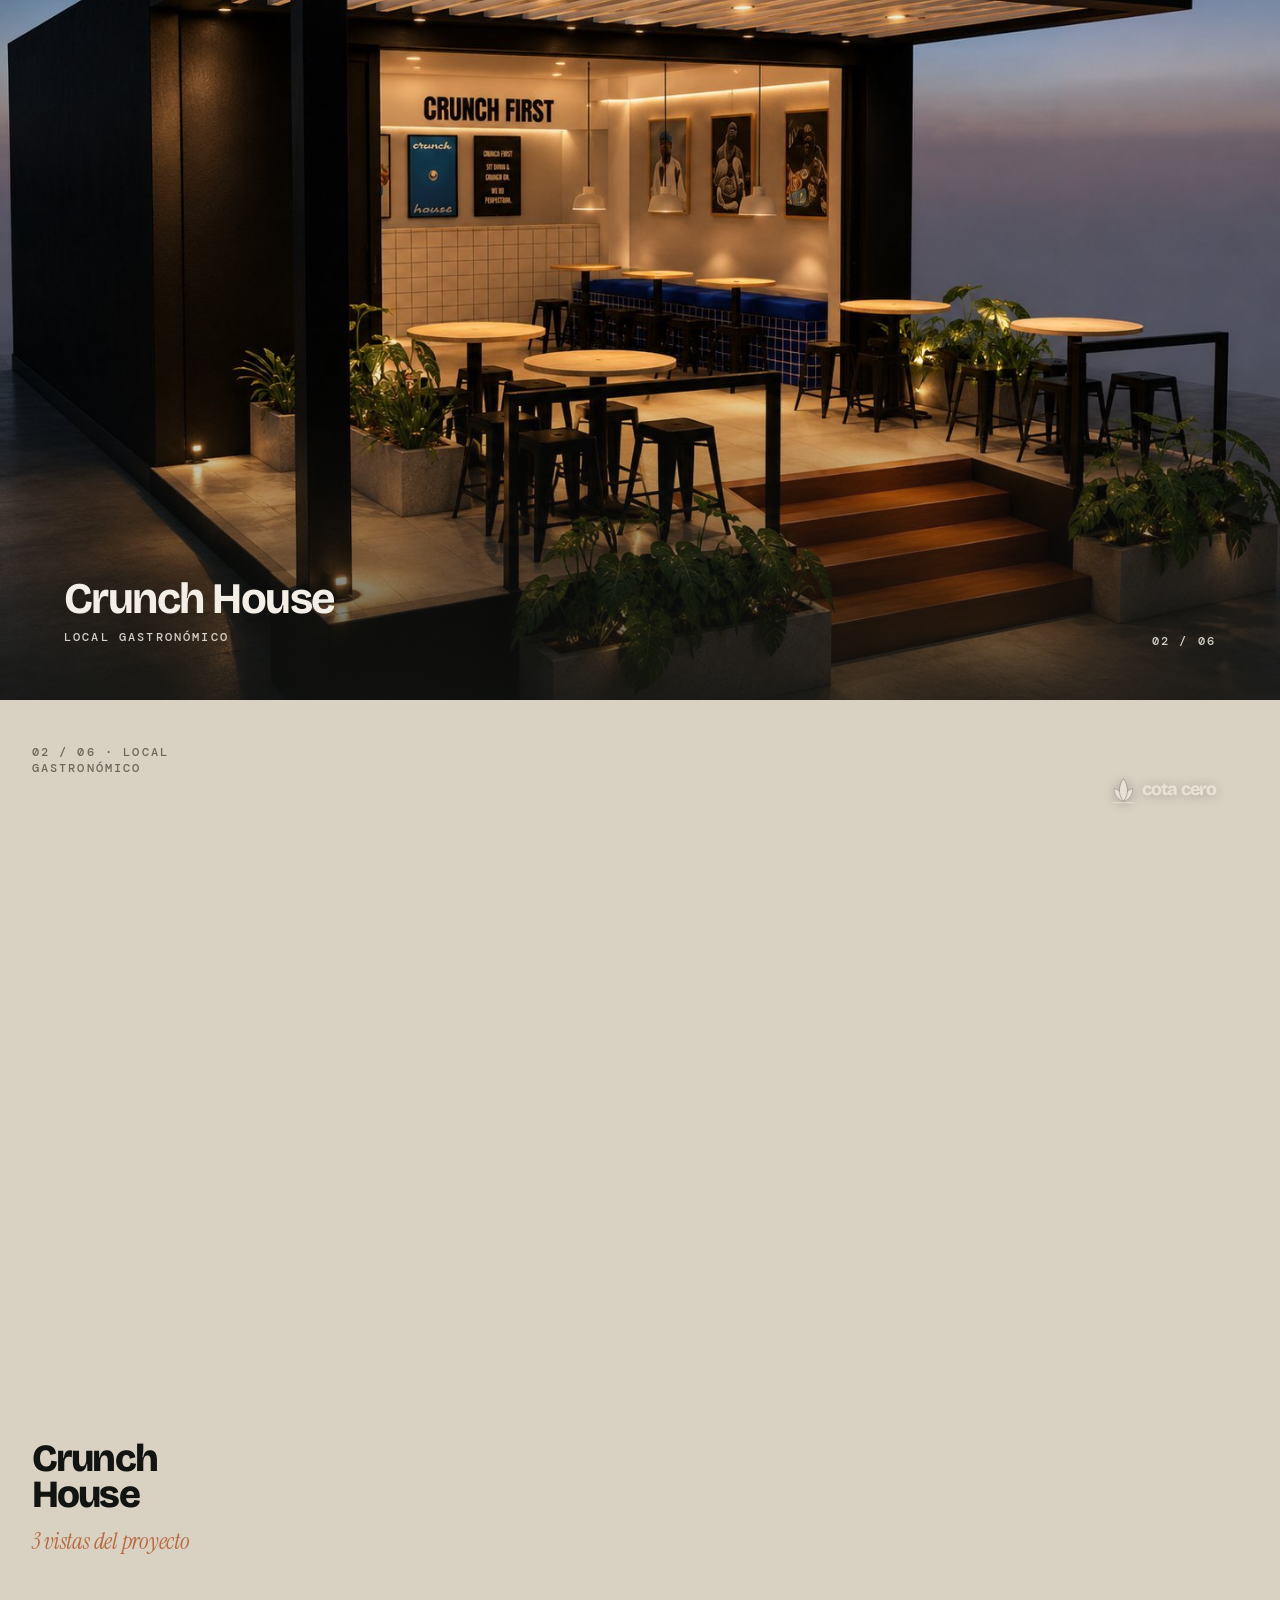
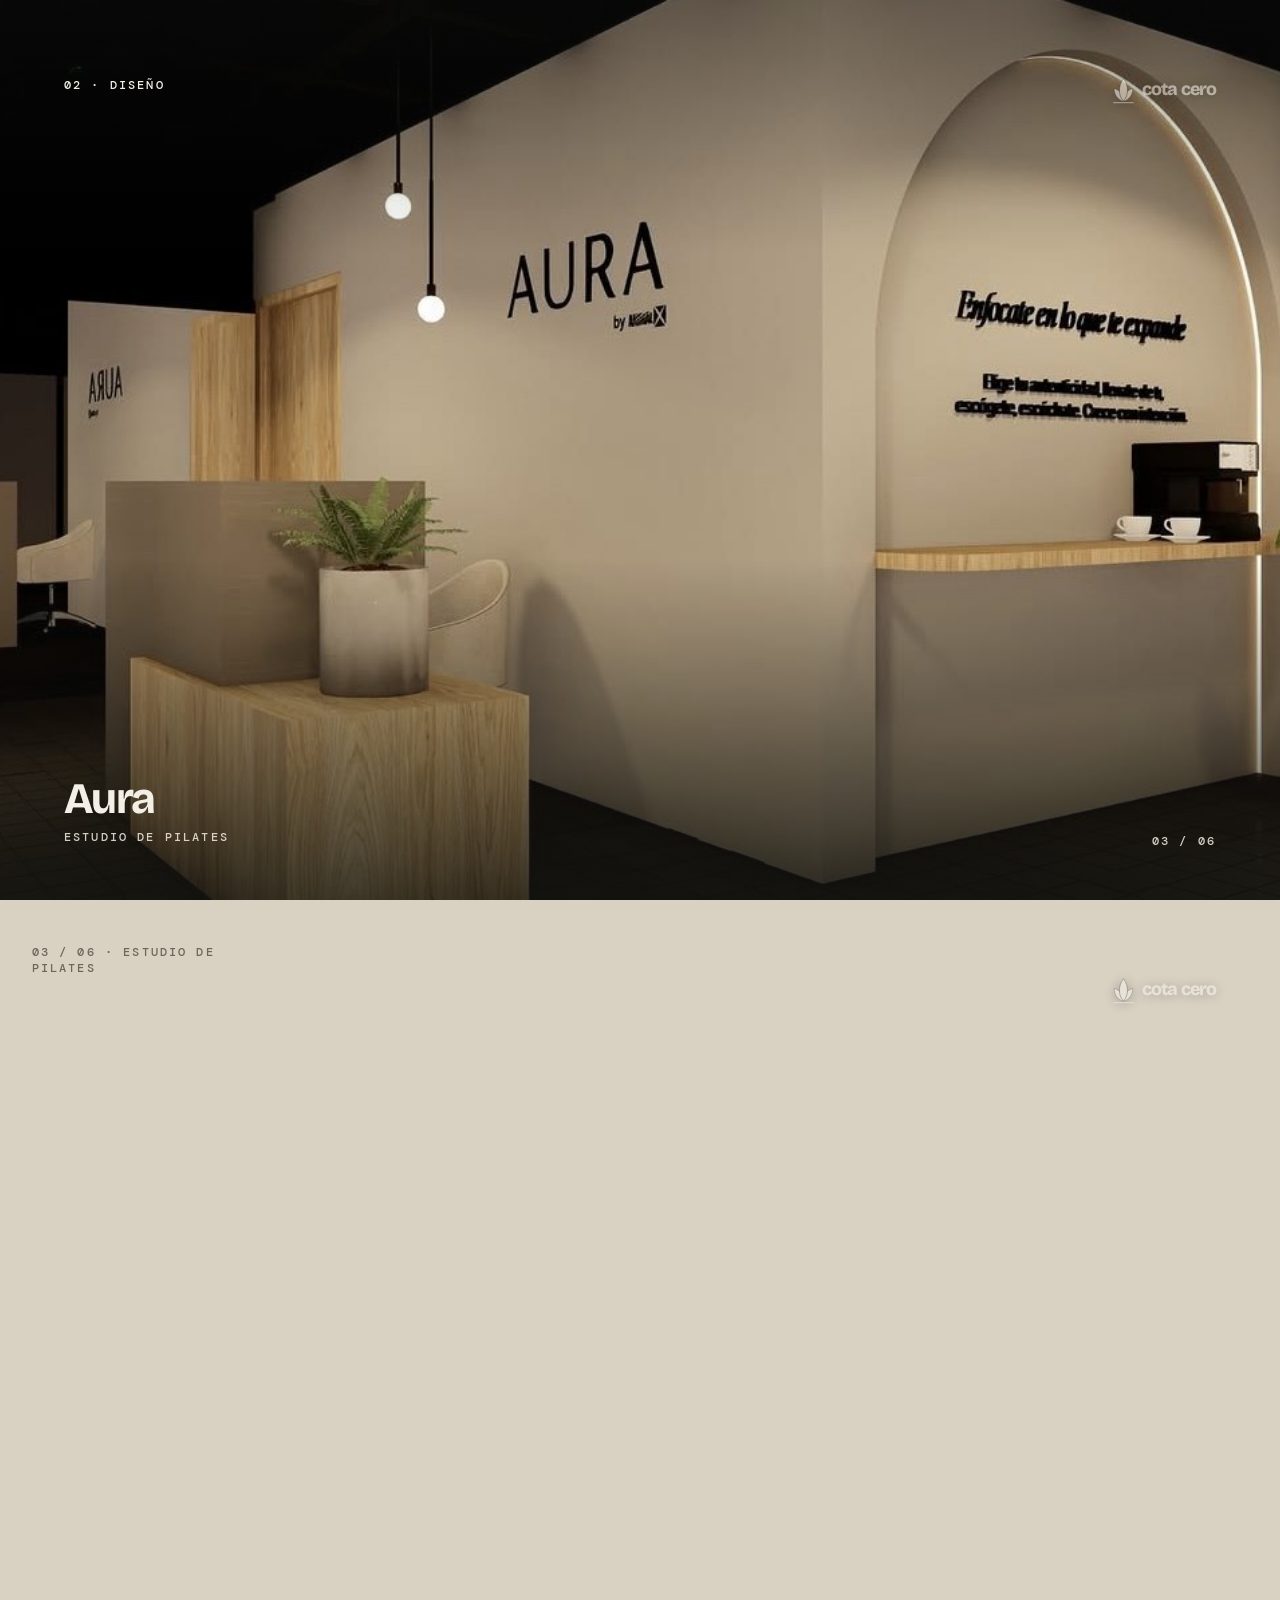
==== commit e4706c6d: "Reemplaza el sitio por el catalogo de tres fases (Ideacion, Diseno, Ejecucion) Co-Authored-By: Claud" ====
--- a/index.html
+++ b/index.html
@@ -2,96 +2,244 @@
 <html lang="es">
 <head>
 <meta charset="utf-8">
-<meta name="viewport" content="width=device-width, initial-scale=1">
-<title>Cota Cero — Ideamos. Diseñamos. Construimos.</title>
-<meta name="description" content="Estudio de marca, espacio y obra. Del boceto al local abierto, tal como se ideó.">
-<link rel="icon" href="assets/simbolo.svg">
-<link rel="stylesheet" href="styles.css">
-<link href="https://fonts.googleapis.com/css2?family=Bricolage+Grotesque:wght@600;800&family=DM+Sans:wght@400;500&family=DM+Mono&family=Instrument+Serif:ital@1&display=swap" rel="stylesheet">
+<meta name="viewport" content="width=device-width,initial-scale=1">
+<title>Cota Cero — Catálogo de servicios</title>
+<link rel="preconnect" href="https://fonts.googleapis.com">
+<link href="https://fonts.googleapis.com/css2?family=Bricolage+Grotesque:opsz,wght@12..96,400;12..96,600;12..96,800&family=DM+Sans:wght@400;500;700&family=DM+Mono:wght@400;500&family=Instrument+Serif:ital@0;1&display=swap" rel="stylesheet">
+<style>
+:root{
+  --tinta:#121411;--hueso:#F3EFE6;--hoja:#2E4A33;--brote:#C9DB6A;--arcilla:#B8693F;--piedra:#D9D2C3;--grafito:#3A3D38;
+  --display:'Bricolage Grotesque',sans-serif;--serif:'Instrument Serif',serif;--body:'DM Sans',sans-serif;--mono:'DM Mono',monospace;
+  --ease-out:cubic-bezier(.23,1,.32,1);--ease-io:cubic-bezier(.77,0,.175,1);
+  --pad:clamp(20px,5vw,96px);
+}
+*{box-sizing:border-box;margin:0;padding:0}
+html{scroll-behavior:smooth;-webkit-text-size-adjust:100%}
+body{font-family:var(--body);font-size:clamp(16px,1.2vw,19px);line-height:1.55;background:var(--hueso);color:var(--tinta);-webkit-tap-highlight-color:transparent;-webkit-print-color-adjust:exact;print-color-adjust:exact}
+img{display:block;max-width:100%}
+.mono{font:500 12px var(--mono);letter-spacing:.18em;text-transform:uppercase}
+.serif{font-family:var(--serif);font-style:italic;font-weight:400;letter-spacing:-.01em}
+h1{font:800 clamp(32px,min(5.6vw,9vh),96px)/.88 var(--display);letter-spacing:-.05em}
+h2{font:800 clamp(40px,6.4vw,112px)/.94 var(--display);letter-spacing:-.045em}
+h3{font:700 clamp(24px,2.4vw,40px)/1.1 var(--display);letter-spacing:-.025em}
+
+
+/* ---------- nav ---------- */
+nav{position:fixed;inset:0 0 auto 0;z-index:20;display:flex;justify-content:space-between;align-items:center;padding:14px var(--pad);color:var(--hueso);mix-blend-mode:difference}
+nav .logo{display:flex;align-items:center;gap:10px;font:800 22px var(--display);letter-spacing:-.05em;text-decoration:none;color:inherit}
+nav .logo svg{width:30px;height:30px}
+nav ul{display:flex;gap:6px;list-style:none}
+nav a.l{display:block;padding:8px 14px;border-radius:99px;color:inherit;text-decoration:none;font:500 12px var(--mono);letter-spacing:.16em;text-transform:uppercase;transition:transform 160ms var(--ease-out),background-color 160ms ease}
+nav a.l:active{transform:scale(.97)}
+@media (hover:hover) and (pointer:fine){nav a.l:hover{background:rgba(255,255,255,.18)}}
+@media (max-width:640px){nav ul li:not(:last-child){display:none}}
+
+/* ---------- hero ---------- */
+.hero{position:relative;min-height:100svh;height:100svh;padding:0;display:grid;align-items:end;background:var(--tinta);color:var(--hueso);overflow:hidden}
+.hero .bg{position:absolute;inset:0}
+.hero .bg img{width:100%;height:100%;object-fit:cover;opacity:.55;transform:scale(1.04);animation:settle 1.4s var(--ease-out) forwards}
+.hero .bg::after{content:"";position:absolute;inset:0;background:linear-gradient(180deg,rgba(18,20,17,.35),rgba(18,20,17,.1) 40%,rgba(18,20,17,.85))}
+@keyframes settle{to{transform:scale(1)}}
+.hero .in{position:relative;padding:0 var(--pad) clamp(40px,6vw,88px)}
+.brand{display:flex;align-items:center;gap:.18em;font:800 clamp(40px,6vw,104px)/1 var(--display);letter-spacing:-.05em;white-space:nowrap;color:var(--hueso);--knock:#121411}
+.brand svg{width:1.3em;height:1.3em;flex:none}
+.hero .brand{opacity:0;animation:fade 700ms var(--ease-out) 100ms forwards}
+nav .logo{transition:opacity 200ms var(--ease-out)}nav.top .logo{opacity:0;pointer-events:none}
+.hero .serif{font-size:clamp(22px,3vw,48px);color:var(--brote);margin-top:clamp(16px,2vw,32px);max-width:20ch}
+.hero .meta{display:flex;gap:clamp(16px,4vw,64px);flex-wrap:wrap;margin-top:clamp(32px,5vw,72px);padding-top:20px;border-top:1px solid rgba(243,239,230,.25);color:#b9b9ad}
+.hero h1 span{display:block;overflow:hidden;padding-bottom:.06em}
+.hero h1 span i{display:block;font-style:normal;transform:translateY(105%);animation:rise 900ms var(--ease-out) forwards}
+.hero h1 span:nth-child(2) i{animation-delay:70ms}.hero h1 span:nth-child(3) i{animation-delay:140ms}
+.hero .serif,.hero .meta{opacity:0;animation:fade 700ms var(--ease-out) 380ms forwards}
+@keyframes rise{to{transform:none}}
+@keyframes fade{to{opacity:1}}
+
+/* ---------- páginas ---------- */
+.pg{position:relative;min-height:100svh;height:100svh;overflow:hidden}
+.stage{--bg:var(--hueso);--fg:var(--tinta);--acc:var(--brote);--mut:#6b6a62;--line:rgba(18,20,17,.16);background:var(--bg);color:var(--fg)}
+.s1{--bg:var(--brote);--mut:#4a5420}
+.s2{--bg:var(--piedra);--acc:var(--arcilla);--mut:#6b675b}
+.s3{--bg:var(--hoja);--fg:var(--hueso);--acc:var(--brote);--mut:#b6c4b3;--line:rgba(243,239,230,.2)}
+.intro{display:grid;grid-template-columns:minmax(0,1.1fr) minmax(0,1fr);gap:clamp(24px,5vw,96px);align-content:center;align-items:end;padding:clamp(88px,9vw,140px) var(--pad) clamp(40px,5vw,80px)}
+.intro .num{font:800 clamp(80px,17vw,300px)/.8 var(--display);letter-spacing:-.06em;margin-bottom:auto}
+.intro .mono{color:var(--mut);display:block;margin-bottom:20px}
+.intro p.lead{font-size:clamp(18px,1.7vw,28px);line-height:1.35;max-width:34ch;margin-top:clamp(16px,2vw,28px)}
+.intro .svc{grid-column:1/-1;margin:clamp(24px,4vw,64px) 0 0}
+@media screen and (max-width:820px){.intro{grid-template-columns:1fr}.pg{height:auto;min-height:100svh}}
+.svc{list-style:none;display:grid;grid-template-columns:repeat(auto-fit,minmax(min(100%,230px),1fr));gap:0 clamp(20px,3vw,48px)}
+.svc li{padding:20px 0;border-top:1px solid var(--line)}
+.svc b{display:block;font:700 clamp(18px,1.5vw,24px)/1.2 var(--display);letter-spacing:-.02em;margin-bottom:6px}
+.svc b::before{content:"";display:inline-block;width:.5em;height:.5em;margin-right:.55em;border-radius:50% 0 50% 0;background:var(--acc);transform:translateY(-.08em)}
+.svc span{color:var(--mut);font-size:.92em}
+
+/* una imagen por página */
+.shot{display:grid;grid-template-columns:1fr;cursor:zoom-in;-webkit-user-select:none;user-select:none}
+.shot .im{position:absolute;inset:0;overflow:hidden;clip-path:inset(0 0 100% 0);transition:clip-path 900ms var(--ease-io)}
+.shot.in .im{clip-path:inset(0)}
+.shot img{width:100%;height:100%;object-fit:cover}
+.shot.land .im::after{content:"";position:absolute;inset:0;background:linear-gradient(180deg,rgba(18,20,17,.35),transparent 28%,transparent 62%,rgba(18,20,17,.75))}
+.lab{position:absolute;z-index:2;display:flex;flex-direction:column;gap:6px}
+.shot.land .lab{left:var(--pad);right:var(--pad);bottom:clamp(24px,4vw,56px);flex-direction:row;justify-content:space-between;align-items:end;color:var(--hueso)}
+.lab h3{font-size:clamp(28px,3.4vw,64px);letter-spacing:-.035em}
+.lab .mono{opacity:.85}
+.lab .mono b{color:var(--acc);font-weight:500}
+.shot.land .stagechip{position:absolute;top:clamp(64px,6vw,88px);left:var(--pad);z-index:2;color:var(--hueso)}
+/* retrato: foto a la derecha a pantalla completa, panel de etapa a la izquierda */
+.shot.port{grid-template-columns:1fr min(calc(100svh*.75),48vw);background:var(--bg)}
+.shot.port .im{left:auto;right:0;width:min(calc(100svh*.75),48vw)}
+.shot.port .lab{position:relative;grid-column:1;align-self:end;padding:0 var(--pad) clamp(32px,5vw,72px)}
+.shot.port .stagechip{position:absolute;top:clamp(64px,6vw,88px);left:var(--pad);color:var(--mut)}
+.shot.port .lab h3{font-size:clamp(32px,4.4vw,84px)}
+.shot.port .lab .mono{color:var(--mut)}
+.shot.port .lab .cap{font-family:var(--serif);font-style:italic;font-size:clamp(20px,2vw,34px);margin-top:12px;max-width:22ch;line-height:1.2}
+@media screen and (max-width:820px){
+  .shot.port{grid-template-columns:1fr;grid-template-rows:1fr auto;height:auto;min-height:100svh}
+  .shot.port .im{position:relative;width:100%;height:72svh;grid-row:1}
+  .shot.port .lab{grid-row:2;padding-top:24px}
+}
+.shot.wide{background:var(--tinta)}
+.shot.wide .im{inset:0 0 clamp(140px,20vh,210px) 0}
+.shot.wide .im::after{display:none}
+.shot.wide img{object-fit:contain}
+.shot.wide .lab{color:var(--hueso)}
+.shot.wide .lab .cap{font-family:var(--serif);font-style:italic;font-size:clamp(16px,1.6vw,28px);opacity:.85;max-width:60ch;margin-top:6px;line-height:1.25}
+@media (max-width:700px){.shot.wide{min-height:100svh}.shot.wide .im{inset:auto 0 auto 0;top:calc(50% - 22svh);height:auto}.shot.wide img{height:auto}.shot.wide .lab{bottom:32px}}
+.stagechip{font:500 12px var(--mono);letter-spacing:.18em;text-transform:uppercase}
+.empty{border:1.5px dashed var(--line);border-radius:6px;margin:clamp(88px,9vw,140px) var(--pad);display:grid;gap:12px;place-items:center;text-align:center;color:var(--mut);padding:clamp(36px,6vw,96px);height:calc(100% - 2*clamp(88px,9vw,140px))}
+.empty .mono{color:var(--fg)}
+@media (hover:hover) and (pointer:fine){.shot:hover img{transform:scale(1.015)}}
+.shot img{transition:transform 900ms var(--ease-out)}
+
+/* collage por proyecto */
+.pcol{display:grid;grid-template-columns:1fr 4fr;gap:6px;padding:6px;background:var(--bg);height:100svh}
+.pcol .tt{display:flex;flex-direction:column;justify-content:space-between;padding:clamp(20px,3vw,48px) clamp(16px,2vw,32px);color:var(--fg)}
+.pcol .tt h2{font-size:clamp(30px,3vw,56px)}
+.pcol .tt .mono{color:var(--mut)}
+.pcol .tt .serif{font-size:clamp(18px,1.8vw,30px);color:var(--acc);line-height:1.2}
+.pgrid{display:grid;gap:6px;min-height:0;grid-template-columns:repeat(3,1fr);grid-template-rows:1fr 1fr}
+.pgrid figure{margin:0;overflow:hidden;min-height:0;border-radius:3px;clip-path:inset(0 0 100% 0);transition:clip-path 800ms var(--ease-io);transition-delay:calc(var(--i)*70ms)}
+.pgrid figure.in{clip-path:inset(0)}
+.pgrid img{width:100%;height:100%;object-fit:cover}
+.pgrid.n1{grid-template-columns:1fr;grid-template-rows:1fr}
+.pgrid.n2{grid-template-columns:1fr 1fr;grid-template-rows:1fr}
+.pgrid.n3{grid-template-columns:3fr 2fr}.pgrid.n3 figure:first-child{grid-row:span 2}
+.pgrid.n4{grid-template-columns:1fr 1fr}
+.pgrid.n5 figure:first-child{grid-column:span 2}
+.pgrid.n7{grid-template-columns:repeat(4,1fr)}.pgrid.n7 figure:first-child{grid-column:span 2}.pgrid.n7 figure:last-child{grid-column:span 1}
+.s3 .pcol .tt .serif,.pcol.s3 .tt .serif{color:var(--brote)}
+.pcol .wm{color:var(--hueso);--knock:rgba(18,20,17,.55);filter:drop-shadow(0 1px 6px rgba(0,0,0,.45))}
+@media screen and (max-width:820px){.pcol{grid-template-columns:1fr;height:auto}.pgrid,.pgrid.n3,.pgrid.n4,.pgrid.n5,.pgrid.n6,.pgrid.n2{grid-template-columns:1fr 1fr;grid-template-rows:none}.pgrid figure{aspect-ratio:4/3}.pgrid figure:first-child,.pgrid.n1 figure{grid-column:span 2!important;grid-row:auto!important}}
+
+/* marca de agua */
+.wm{position:absolute;z-index:3;top:clamp(64px,6vw,88px);right:var(--pad);display:flex;align-items:center;gap:.3em;font:800 clamp(15px,1.4vw,24px)/1 var(--display);letter-spacing:-.05em;white-space:nowrap;color:var(--fg,var(--hueso));opacity:.55;pointer-events:none;--knock:var(--bg,#121411)}
+.wm svg{width:1.5em;height:1.5em;flex:none}
+.shot .wm,.collage .wm,.hero .wm,.close .wm{color:var(--hueso);--knock:rgba(18,20,17,.55)}
+.shot .wm,.collage .wm{filter:drop-shadow(0 1px 6px rgba(0,0,0,.45))}
+.hero .wm{opacity:1;font-size:clamp(26px,3.2vw,56px);--knock:#121411;animation:fade 700ms var(--ease-out) 100ms both}
+.close .wm{--knock:var(--tinta)}
+.last{background:var(--brote);color:var(--tinta);display:grid;place-items:center;--knock:var(--brote)}
+.last .lg{display:flex;flex-direction:column;align-items:center;gap:.25em;font:800 clamp(56px,9vw,170px)/1 var(--display);letter-spacing:-.055em;color:var(--tinta)}
+.last .lg svg{width:1.6em;height:1.6em;color:var(--hoja)}
+.last .lg small{font:500 clamp(11px,1vw,16px) var(--mono);letter-spacing:.2em;text-transform:uppercase;margin-top:1.2em;opacity:.7}
+.collage .tt{position:relative}
+
+/* collage */
+.collage{display:grid;grid-template-columns:repeat(5,1fr);grid-auto-flow:dense;gap:6px;height:100svh;background:var(--hoja);padding:6px}
+.collage .tt{display:flex;flex-direction:column;justify-content:space-between;padding:clamp(20px,3vw,48px);background:var(--hoja);color:var(--hueso)}
+.collage .tt h2{font-size:clamp(30px,3vw,56px)}
+.collage .tt .serif{font-size:clamp(18px,1.8vw,30px);color:var(--brote);max-width:22ch;line-height:1.2}
+.collage .tt .mono{color:#b6c4b3}
+.collage figure{margin:0;overflow:hidden;position:relative;min-height:0;clip-path:inset(0 0 100% 0);transition:clip-path 800ms var(--ease-io);transition-delay:calc(var(--i)*70ms);border-radius:3px}
+.collage figure.in{clip-path:inset(0)}
+.collage figure.w{grid-column:span 2}
+.collage img{width:100%;height:100%;object-fit:cover}
+@media screen and (max-width:820px){.collage{grid-template-columns:1fr 1fr;height:auto}.collage .tt{min-height:40svh}.collage figure{aspect-ratio:3/4}.collage figure.w{aspect-ratio:16/9}}
+
+/* ---------- reveal ---------- */
+.rv{opacity:0;transform:translateY(14px);transition:opacity 600ms var(--ease-out),transform 600ms var(--ease-out);transition-delay:calc(var(--d,0)*60ms)}
+.rv.in{opacity:1;transform:none}
+
+/* ---------- cierre ---------- */
+.close{background:var(--tinta);color:var(--hueso);display:grid;align-content:space-between;gap:64px;padding:clamp(88px,9vw,140px) var(--pad) clamp(32px,4vw,64px)}
+.close h2 .a{color:var(--brote)}.close h2 .b{color:var(--arcilla)}.close h2 .c{color:#7fa383}
+.close .row{display:flex;justify-content:space-between;flex-wrap:wrap;gap:24px;align-items:end;border-top:1px solid rgba(243,239,230,.2);padding-top:28px;color:#a7a79c}
+.close svg{width:72px;height:72px}
+.btn{display:inline-block;padding:16px 28px;border-radius:99px;background:var(--brote);color:var(--tinta);text-decoration:none;font:700 17px var(--display);transition:transform 160ms var(--ease-out)}
+.btn:active{transform:scale(.97)}
+
+/* ---------- lightbox ---------- */
+dialog{border:0;background:transparent;max-width:none;max-height:none;width:100vw;height:100dvh;padding:clamp(12px,3vw,48px);place-items:center}
+dialog[open]{display:grid}
+dialog::backdrop{background:rgba(18,20,17,.92);animation:fade 200ms ease-out forwards;opacity:0}
+dialog img{max-width:100%;max-height:92dvh;object-fit:contain;border-radius:4px;animation:pop 220ms var(--ease-out)}
+@keyframes pop{from{opacity:0;transform:scale(.96)}}
+dialog button{position:fixed;top:16px;right:16px;width:44px;height:44px;border-radius:50%;border:0;background:var(--hueso);color:var(--tinta);font:500 22px var(--body);cursor:pointer;transition:transform 160ms var(--ease-out)}
+dialog button:active{transform:scale(.95)}
+
+@media (prefers-reduced-motion:reduce){
+  html{scroll-behavior:auto}
+  .hero .bg img,.hero h1 span i{animation:none;transform:none}
+  .hero .serif,.hero .meta{animation:none;opacity:1}
+  .rv{transform:none;transition:opacity 300ms ease}
+  .ph .im{clip-path:none;transition:none}
+  .ph img{transition:none}
+}
+@media print{
+  @page{size:1920px 1080px;margin:0}
+  html,body{width:1920px}
+  :root{--pad:96px}
+  nav,dialog{display:none!important}
+  *{animation:none!important;transition:none!important}
+  .hero .bg img{transform:none}.hero h1 span i{transform:none}.hero .serif,.hero .meta{opacity:1}
+  .rv{opacity:1;transform:none}.shot .im,.collage figure,.pgrid figure{clip-path:none}
+  .collage,.pcol{width:1920px;height:1080px}
+  .wm{font-size:26px;top:88px;right:96px}
+  .hero .wm{font-size:56px;animation:none}
+  .last .lg{font-size:170px}
+  .hero,.pg,.close{width:1920px;height:1080px;min-height:0;break-after:page;page-break-after:always;overflow:hidden}
+  h1{font-size:96px}.intro .num{font-size:300px}
+  .shot.port{grid-template-columns:1fr 810px}.shot.port .im{width:810px}
+  .intro{grid-template-columns:1.1fr 1fr;padding:140px 96px 80px}
+  .shot.land .lab{left:96px;right:96px}.shot.port .lab{padding:0 96px 72px}
+}
+</style>
 </head>
 <body>
-<header class="top">
-  <a class="logo" href="#"><img src="assets/simbolo.svg" alt="" width="36" height="36"><span>cota cero</span></a>
-  <nav><a href="#pilares">Pilares</a><a href="#ideacion">Ideación</a><a href="#metodo">Método</a><a href="#contacto">Contacto</a></nav>
+
+<nav class="top">
+  <a class="logo" href="#top"><svg xmlns="http://www.w3.org/2000/svg" viewBox="0 0 100 100"><g fill="#C9DB6A" stroke="#121411" stroke-width="3.2" stroke-linejoin="round"><path transform="rotate(-36 50 90) translate(50 90) scale(.7) translate(-50 -90)" d="M50 90C30 68 30 32 50 6C70 32 70 68 50 90Z"/><path transform="rotate(36 50 90) translate(50 90) scale(.7) translate(-50 -90)" d="M50 90C30 68 30 32 50 6C70 32 70 68 50 90Z"/><path d="M50 90C30 68 30 32 50 6C70 32 70 68 50 90Z"/></g><rect x="12" y="94" width="76" height="3.4" fill="#C9DB6A"/></svg><span>cota cero</span></a>
+  <ul>
+    <li><a class="l" href="#ideacion">Ideación</a></li>
+    <li><a class="l" href="#diseno">Diseño</a></li>
+    <li><a class="l" href="#ejecucion">Ejecución</a></li>
+  </ul>
+</nav>
+
+<header class="hero" id="top"><div class="wm" aria-hidden="true"><svg xmlns="http://www.w3.org/2000/svg" viewBox="0 0 100 100"><g fill="currentColor" stroke="var(--knock)" stroke-width="3.2" stroke-linejoin="round"><path transform="rotate(-36 50 90) translate(50 90) scale(.7) translate(-50 -90)" d="M50 90C30 68 30 32 50 6C70 32 70 68 50 90Z"/><path transform="rotate(36 50 90) translate(50 90) scale(.7) translate(-50 -90)" d="M50 90C30 68 30 32 50 6C70 32 70 68 50 90Z"/><path d="M50 90C30 68 30 32 50 6C70 32 70 68 50 90Z"/></g><rect x="12" y="94" width="76" height="3.4" fill="currentColor"/></svg><span>cota cero</span></div>
+  <div class="bg"><img src="_assets/web/02_DISENO_runna_e.jpg" alt=""></div>
+  <div class="in">
+    <span class="mono" style="color:#b9b9ad;display:block">Catálogo de servicios · 2026</span>
+    <h1 style="margin-top:20px"><span><i>Ideamos.</i></span><span><i>Diseñamos.</i></span><span><i>Construimos.</i></span></h1>
+    <p class="serif">Del boceto al local abierto, tal como se ideó.</p>
+    <div class="meta mono"><span>Marca</span><span>Espacio</span><span>Obra</span><span>Un solo equipo</span></div>
+  </div>
 </header>
 
-<main>
-  <section class="hero">
-    <p class="tag">Marca · Espacio · Obra</p>
-    <h1>Ideamos.<br>Diseñamos.<br>Construimos.</h1>
-    <p class="serif">Del boceto al local abierto, tal como se ideó.</p>
-  </section>
-
-  <section id="pilares" class="pilares">
-    <article class="marca"><h2>Marca</h2><p>Nombre, logo y branding.</p></article>
-    <article class="espacio"><h2>Espacio</h2><p>Diseño de espacios comerciales.</p></article>
-    <article class="obra"><h2>Obra</h2><p>Ejecución de obra con el mismo equipo.</p></article>
-  </section>
-
-  <section id="ideacion" class="ideacion">
-    <p class="tag">01 · Ideación</p>
-    <h2>Marcas que se viven, no solo se ven.</h2>
-    <p class="lead">Nombre, identidad y piezas de aplicación. Así empieza cada proyecto, antes de dibujar el espacio y de levantar la obra.</p>
-    <div class="grid">
-    <article class="card">
-      <a href="assets/ideacion/p02.jpg" target="_blank" rel="noopener"><img src="assets/ideacion/p02.jpg" alt="Identidad de marca Cuore" loading="lazy" width="1440" height="635"></a>
-      <div class="meta"><div><h3>Cuore</h3><p class="mono">Estudio de pilates, barre y yoga · 2025</p></div>
-      <p>Un refugio de calma y movimiento consciente. La identidad traduce sensibilidad, honestidad y equilibrio, y acompaña procesos físicos y emocionales.</p><ul><li>Comunicaciones</li><li>Mat</li><li>Redes sociales</li></ul></div>
-    </article>
-    <article class="card">
-      <a href="assets/ideacion/p03.jpg" target="_blank" rel="noopener"><img src="assets/ideacion/p03.jpg" alt="Identidad de marca Doña Luz" loading="lazy" width="1440" height="635"></a>
-      <div class="meta"><div><h3>Doña Luz</h3><p class="mono">Buñuelos santuarianos, El Santuario · 2025</p></div>
-      <p>Empresa familiar con décadas de historia que inicia una nueva etapa con la segunda generación, sin perder su esencia artesanal y cultural.</p><ul><li>Web</li><li>Señalética</li><li>Redes sociales</li><li>Empaques</li></ul></div>
-    </article>
-    <article class="card">
-      <a href="assets/ideacion/p04.jpg" target="_blank" rel="noopener"><img src="assets/ideacion/p04.jpg" alt="Identidad de marca Runna" loading="lazy" width="1440" height="635"></a>
-      <div class="meta"><div><h3>Runna</h3><p class="mono">Rooftop gastro bar, Llanogrande · 2025</p></div>
-      <p>Un espacio elevado donde la vista, la música y la atmósfera evolucionan del día a la noche. Una marca de fuerza silenciosa que se vive más de lo que se explica.</p><ul><li>Señalética</li><li>Redes</li><li>Merch</li><li>Manillas</li><li>Vallas y posters</li></ul></div>
-    </article>
-    <article class="card">
-      <a href="assets/ideacion/p05.jpg" target="_blank" rel="noopener"><img src="assets/ideacion/p05.jpg" alt="Identidad de marca Cinco Gemas" loading="lazy" width="1440" height="635"></a>
-      <div class="meta"><div><h3>Cinco Gemas</h3><p class="mono">Joyería, Medellín · 2025</p></div>
-      <p>Homenaje a más de 70 años de tradición orfebre de la familia Salazar: naturaleza, clásico y contemporáneo, con la calidez de lo familiar.</p><ul><li>Empaques</li><li>Publicidad</li><li>Papelería</li></ul></div>
-    </article>
-    <article class="card">
-      <a href="assets/ideacion/p06.jpg" target="_blank" rel="noopener"><img src="assets/ideacion/p06.jpg" alt="Identidad de marca Crunch House" loading="lazy" width="1440" height="635"></a>
-      <div class="meta"><div><h3>Crunch House</h3><p class="mono">Fried chicken · 2026</p></div>
-      <p>Un sistema gráfico bold y contemporáneo construido alrededor del primer bocado, con una identidad clara, versátil y con carácter propio.</p><ul><li>Señalética</li><li>Empaques</li><li>Merch</li><li>Publicidad</li></ul></div>
-    </article>
-    <article class="card">
-      <a href="assets/ideacion/p07.jpg" target="_blank" rel="noopener"><img src="assets/ideacion/p07.jpg" alt="Identidad de marca Julia Bridal" loading="lazy" width="1440" height="635"></a>
-      <div class="meta"><div><h3>Julia Bridal</h3><p class="mono">Couture nupcial · 2023</p></div>
-      <p>Lanzamiento de marca en Colombiamoda 2023. Romántica, vanguardista y elegante, empodera a las mujeres en los momentos más importantes de su vida.</p><ul><li>Empaque</li><li>Postales</li><li>Abanicos</li></ul></div>
-    </article>
-    <article class="card">
-      <a href="assets/ideacion/p08.jpg" target="_blank" rel="noopener"><img src="assets/ideacion/p08.jpg" alt="Identidad de marca Ecozen" loading="lazy" width="1440" height="635"></a>
-      <div class="meta"><div><h3>Ecozen</h3><p class="mono">Activewear · 2023</p></div>
-      <p>Marca de tres colombianas en Canadá: reflejar una transición a un estilo de vida consciente y crear productos colombianos de excelente calidad.</p><ul><li>Etiqueta</li><li>Postal</li><li>Tarjeta personal</li></ul></div>
-    </article>
-    <article class="card">
-      <a href="assets/ideacion/p09.jpg" target="_blank" rel="noopener"><img src="assets/ideacion/p09.jpg" alt="Identidad de marca Boho Font" loading="lazy" width="1440" height="635"></a>
-      <div class="meta"><div><h3>Boho Font</h3><p class="mono">Tipografía · 2023</p></div>
-      <p>Sans serif geométrica construida desde una regilla trazada a mano, con intervención especial en los caracteres G y Q.</p><ul><li>Fuente desde cero</li><li>Exploración gráfica</li></ul></div>
-    </article>
-    <article class="card">
-      <a href="assets/ideacion/p10.jpg" target="_blank" rel="noopener"><img src="assets/ideacion/p10.jpg" alt="Identidad de marca Canapé" loading="lazy" width="1440" height="635"></a>
-      <div class="meta"><div><h3>Canapé</h3><p class="mono">Revista y app gastronómica · 2022</p></div>
-      <p>La comida como experiencia: un momento para disfrutar la buena compañía y romantizar la cocina. Proyecto académico.</p><ul><li>Revista</li><li>App</li></ul></div>
-    </article>
-    </div>
-  </section>
-
-  <section id="metodo" class="metodo">
-    <h2>Método</h2>
-    <p>Cinco etapas con participación continua. <em>(Contenido pendiente)</em></p>
-  </section>
-
-  <section id="contacto" class="contacto">
-    <h2>Contacto</h2>
-    <p><a href="mailto:cotacero14@gmail.com">cotacero14@gmail.com</a></p>
-  </section>
-</main>
-
-<footer>© 2026 Cota Cero</footer>
+<section class="pg stage s1 intro" id="ideacion"><div class="wm" aria-hidden="true"><svg xmlns="http://www.w3.org/2000/svg" viewBox="0 0 100 100"><g fill="currentColor" stroke="var(--knock)" stroke-width="3.2" stroke-linejoin="round"><path transform="rotate(-36 50 90) translate(50 90) scale(.7) translate(-50 -90)" d="M50 90C30 68 30 32 50 6C70 32 70 68 50 90Z"/><path transform="rotate(36 50 90) translate(50 90) scale(.7) translate(-50 -90)" d="M50 90C30 68 30 32 50 6C70 32 70 68 50 90Z"/><path d="M50 90C30 68 30 32 50 6C70 32 70 68 50 90Z"/></g><rect x="12" y="94" width="76" height="3.4" fill="currentColor"/></svg><span>cota cero</span></div><div><span class="mono rv">Etapa 01 · Marca</span><h2 class="rv" style="--d:1">Ideación</h2><p class="lead rv" style="--d:2">Antes de dibujar, entendemos qué quieres ser. Convertimos una intuición en nombre, concepto y rumbo.</p></div><div class="num rv" style="--d:2" aria-hidden="true">01</div><ul class="svc"><li class="rv" style="--d:0"><b>Descubrimiento</b><span>Talleres con el cliente, público, competencia y referencias.</span></li><li class="rv" style="--d:1"><b>Concepto y nombre</b><span>Territorio de marca, naming, manifiesto y personalidad.</span></li><li class="rv" style="--d:2"><b>Logo e identidad</b><span>Isotipo, paleta, tipografía y manual de marca.</span></li><li class="rv" style="--d:3"><b>Programa del espacio</b><span>Qué necesita el local, cuántas personas, qué flujo.</span></li></ul></section><section class="pg shot stage s1 land wide"><div class="wm" aria-hidden="true"><svg xmlns="http://www.w3.org/2000/svg" viewBox="0 0 100 100"><g fill="currentColor" stroke="var(--knock)" stroke-width="3.2" stroke-linejoin="round"><path transform="rotate(-36 50 90) translate(50 90) scale(.7) translate(-50 -90)" d="M50 90C30 68 30 32 50 6C70 32 70 68 50 90Z"/><path transform="rotate(36 50 90) translate(50 90) scale(.7) translate(-50 -90)" d="M50 90C30 68 30 32 50 6C70 32 70 68 50 90Z"/><path d="M50 90C30 68 30 32 50 6C70 32 70 68 50 90Z"/></g><rect x="12" y="94" width="76" height="3.4" fill="currentColor"/></svg><span>cota cero</span></div><div class="im"><img src="_assets/web/01_IDEACION_01_cuore.jpg" alt="Cuore" loading="lazy" decoding="async"></div><span class="stagechip">01 · Ideación</span><div class="lab"><div><h3>Cuore</h3><span class="mono">Estudio de pilates, barre y yoga · 2025</span><div class="cap">Un refugio de calma y movimiento consciente: sensibilidad, honestidad y equilibrio.</div></div><span class="mono">01 / 09</span></div></section><section class="pg shot stage s1 land wide"><div class="wm" aria-hidden="true"><svg xmlns="http://www.w3.org/2000/svg" viewBox="0 0 100 100"><g fill="currentColor" stroke="var(--knock)" stroke-width="3.2" stroke-linejoin="round"><path transform="rotate(-36 50 90) translate(50 90) scale(.7) translate(-50 -90)" d="M50 90C30 68 30 32 50 6C70 32 70 68 50 90Z"/><path transform="rotate(36 50 90) translate(50 90) scale(.7) translate(-50 -90)" d="M50 90C30 68 30 32 50 6C70 32 70 68 50 90Z"/><path d="M50 90C30 68 30 32 50 6C70 32 70 68 50 90Z"/></g><rect x="12" y="94" width="76" height="3.4" fill="currentColor"/></svg><span>cota cero</span></div><div class="im"><img src="_assets/web/01_IDEACION_02_dona_luz.jpg" alt="Doña Luz" loading="lazy" decoding="async"></div><span class="stagechip">01 · Ideación</span><div class="lab"><div><h3>Doña Luz</h3><span class="mono">Buñuelos santuarianos · 2025</span><div class="cap">Empresa familiar con décadas de historia que inicia una nueva etapa sin perder su esencia artesanal.</div></div><span class="mono">02 / 09</span></div></section><section class="pg shot stage s1 land wide"><div class="wm" aria-hidden="true"><svg xmlns="http://www.w3.org/2000/svg" viewBox="0 0 100 100"><g fill="currentColor" stroke="var(--knock)" stroke-width="3.2" stroke-linejoin="round"><path transform="rotate(-36 50 90) translate(50 90) scale(.7) translate(-50 -90)" d="M50 90C30 68 30 32 50 6C70 32 70 68 50 90Z"/><path transform="rotate(36 50 90) translate(50 90) scale(.7) translate(-50 -90)" d="M50 90C30 68 30 32 50 6C70 32 70 68 50 90Z"/><path d="M50 90C30 68 30 32 50 6C70 32 70 68 50 90Z"/></g><rect x="12" y="94" width="76" height="3.4" fill="currentColor"/></svg><span>cota cero</span></div><div class="im"><img src="_assets/web/01_IDEACION_03_runna.jpg" alt="Runna" loading="lazy" decoding="async"></div><span class="stagechip">01 · Ideación</span><div class="lab"><div><h3>Runna</h3><span class="mono">Rooftop gastro bar · 2025</span><div class="cap">Una marca de fuerza silenciosa que se vive más de lo que se explica.</div></div><span class="mono">03 / 09</span></div></section><section class="pg shot stage s1 land wide"><div class="wm" aria-hidden="true"><svg xmlns="http://www.w3.org/2000/svg" viewBox="0 0 100 100"><g fill="currentColor" stroke="var(--knock)" stroke-width="3.2" stroke-linejoin="round"><path transform="rotate(-36 50 90) translate(50 90) scale(.7) translate(-50 -90)" d="M50 90C30 68 30 32 50 6C70 32 70 68 50 90Z"/><path transform="rotate(36 50 90) translate(50 90) scale(.7) translate(-50 -90)" d="M50 90C30 68 30 32 50 6C70 32 70 68 50 90Z"/><path d="M50 90C30 68 30 32 50 6C70 32 70 68 50 90Z"/></g><rect x="12" y="94" width="76" height="3.4" fill="currentColor"/></svg><span>cota cero</span></div><div class="im"><img src="_assets/web/01_IDEACION_04_cinco_gemas.jpg" alt="Cinco Gemas" loading="lazy" decoding="async"></div><span class="stagechip">01 · Ideación</span><div class="lab"><div><h3>Cinco Gemas</h3><span class="mono">Joyería · 2025</span><div class="cap">Más de 70 años de tradición orfebre: naturaleza, clásico y contemporáneo.</div></div><span class="mono">04 / 09</span></div></section><section class="pg shot stage s1 land wide"><div class="wm" aria-hidden="true"><svg xmlns="http://www.w3.org/2000/svg" viewBox="0 0 100 100"><g fill="currentColor" stroke="var(--knock)" stroke-width="3.2" stroke-linejoin="round"><path transform="rotate(-36 50 90) translate(50 90) scale(.7) translate(-50 -90)" d="M50 90C30 68 30 32 50 6C70 32 70 68 50 90Z"/><path transform="rotate(36 50 90) translate(50 90) scale(.7) translate(-50 -90)" d="M50 90C30 68 30 32 50 6C70 32 70 68 50 90Z"/><path d="M50 90C30 68 30 32 50 6C70 32 70 68 50 90Z"/></g><rect x="12" y="94" width="76" height="3.4" fill="currentColor"/></svg><span>cota cero</span></div><div class="im"><img src="_assets/web/01_IDEACION_05_crunch_house.jpg" alt="Crunch House" loading="lazy" decoding="async"></div><span class="stagechip">01 · Ideación</span><div class="lab"><div><h3>Crunch House</h3><span class="mono">Fried chicken · 2026</span><div class="cap">Un sistema gráfico bold construido alrededor del primer bocado.</div></div><span class="mono">05 / 09</span></div></section><section class="pg shot stage s1 land wide"><div class="wm" aria-hidden="true"><svg xmlns="http://www.w3.org/2000/svg" viewBox="0 0 100 100"><g fill="currentColor" stroke="var(--knock)" stroke-width="3.2" stroke-linejoin="round"><path transform="rotate(-36 50 90) translate(50 90) scale(.7) translate(-50 -90)" d="M50 90C30 68 30 32 50 6C70 32 70 68 50 90Z"/><path transform="rotate(36 50 90) translate(50 90) scale(.7) translate(-50 -90)" d="M50 90C30 68 30 32 50 6C70 32 70 68 50 90Z"/><path d="M50 90C30 68 30 32 50 6C70 32 70 68 50 90Z"/></g><rect x="12" y="94" width="76" height="3.4" fill="currentColor"/></svg><span>cota cero</span></div><div class="im"><img src="_assets/web/01_IDEACION_06_julia_bridal.jpg" alt="Julia Bridal" loading="lazy" decoding="async"></div><span class="stagechip">01 · Ideación</span><div class="lab"><div><h3>Julia Bridal</h3><span class="mono">Couture nupcial · 2023</span><div class="cap">Lanzamiento de marca en Colombiamoda 2023: romántica, vanguardista y elegante.</div></div><span class="mono">06 / 09</span></div></section><section class="pg shot stage s1 land wide"><div class="wm" aria-hidden="true"><svg xmlns="http://www.w3.org/2000/svg" viewBox="0 0 100 100"><g fill="currentColor" stroke="var(--knock)" stroke-width="3.2" stroke-linejoin="round"><path transform="rotate(-36 50 90) translate(50 90) scale(.7) translate(-50 -90)" d="M50 90C30 68 30 32 50 6C70 32 70 68 50 90Z"/><path transform="rotate(36 50 90) translate(50 90) scale(.7) translate(-50 -90)" d="M50 90C30 68 30 32 50 6C70 32 70 68 50 90Z"/><path d="M50 90C30 68 30 32 50 6C70 32 70 68 50 90Z"/></g><rect x="12" y="94" width="76" height="3.4" fill="currentColor"/></svg><span>cota cero</span></div><div class="im"><img src="_assets/web/01_IDEACION_07_ecozen.jpg" alt="Ecozen" loading="lazy" decoding="async"></div><span class="stagechip">01 · Ideación</span><div class="lab"><div><h3>Ecozen</h3><span class="mono">Activewear · 2023</span><div class="cap">Una transición a un estilo de vida consciente, con producto colombiano de calidad.</div></div><span class="mono">07 / 09</span></div></section><section class="pg shot stage s1 land wide"><div class="wm" aria-hidden="true"><svg xmlns="http://www.w3.org/2000/svg" viewBox="0 0 100 100"><g fill="currentColor" stroke="var(--knock)" stroke-width="3.2" stroke-linejoin="round"><path transform="rotate(-36 50 90) translate(50 90) scale(.7) translate(-50 -90)" d="M50 90C30 68 30 32 50 6C70 32 70 68 50 90Z"/><path transform="rotate(36 50 90) translate(50 90) scale(.7) translate(-50 -90)" d="M50 90C30 68 30 32 50 6C70 32 70 68 50 90Z"/><path d="M50 90C30 68 30 32 50 6C70 32 70 68 50 90Z"/></g><rect x="12" y="94" width="76" height="3.4" fill="currentColor"/></svg><span>cota cero</span></div><div class="im"><img src="_assets/web/01_IDEACION_08_boho_font.jpg" alt="Boho Font" loading="lazy" decoding="async"></div><span class="stagechip">01 · Ideación</span><div class="lab"><div><h3>Boho Font</h3><span class="mono">Tipografía · 2023</span><div class="cap">Sans serif geométrica construida desde una regilla trazada a mano.</div></div><span class="mono">08 / 09</span></div></section><section class="pg shot stage s1 land wide"><div class="wm" aria-hidden="true"><svg xmlns="http://www.w3.org/2000/svg" viewBox="0 0 100 100"><g fill="currentColor" stroke="var(--knock)" stroke-width="3.2" stroke-linejoin="round"><path transform="rotate(-36 50 90) translate(50 90) scale(.7) translate(-50 -90)" d="M50 90C30 68 30 32 50 6C70 32 70 68 50 90Z"/><path transform="rotate(36 50 90) translate(50 90) scale(.7) translate(-50 -90)" d="M50 90C30 68 30 32 50 6C70 32 70 68 50 90Z"/><path d="M50 90C30 68 30 32 50 6C70 32 70 68 50 90Z"/></g><rect x="12" y="94" width="76" height="3.4" fill="currentColor"/></svg><span>cota cero</span></div><div class="im"><img src="_assets/web/01_IDEACION_09_canape.jpg" alt="Canapé" loading="lazy" decoding="async"></div><span class="stagechip">01 · Ideación</span><div class="lab"><div><h3>Canapé</h3><span class="mono">Revista y app gastronómica · 2022</span><div class="cap">La comida como experiencia: disfrutar la buena compañía y romantizar la cocina.</div></div><span class="mono">09 / 09</span></div></section><section class="pg stage s2 intro" id="diseno"><div class="wm" aria-hidden="true"><svg xmlns="http://www.w3.org/2000/svg" viewBox="0 0 100 100"><g fill="currentColor" stroke="var(--knock)" stroke-width="3.2" stroke-linejoin="round"><path transform="rotate(-36 50 90) translate(50 90) scale(.7) translate(-50 -90)" d="M50 90C30 68 30 32 50 6C70 32 70 68 50 90Z"/><path transform="rotate(36 50 90) translate(50 90) scale(.7) translate(-50 -90)" d="M50 90C30 68 30 32 50 6C70 32 70 68 50 90Z"/><path d="M50 90C30 68 30 32 50 6C70 32 70 68 50 90Z"/></g><rect x="12" y="94" width="76" height="3.4" fill="currentColor"/></svg><span>cota cero</span></div><div><span class="mono rv">Etapa 02 · Espacio</span><h2 class="rv" style="--d:1">Diseño</h2><p class="lead rv" style="--d:2">La idea toma forma: planos, materiales, luz y renders fotorrealistas para decidir antes de construir.</p></div><div class="num rv" style="--d:2" aria-hidden="true">02</div><ul class="svc"><li class="rv" style="--d:0"><b>Diseño de espacios</b><span>Distribución, mobiliario, materiales, iluminación.</span></li><li class="rv" style="--d:1"><b>Renders fotorrealistas</b><span>Vistas del proyecto terminado, de día y de noche.</span></li><li class="rv" style="--d:2"><b>Planos y detalles</b><span>Documentación técnica lista para obra.</span></li><li class="rv" style="--d:3"><b>Ambientación y marca</b><span>Neones, gráfica, señalética y piezas a medida.</span></li></ul></section><section class="pg shot stage s2 land"><div class="wm" aria-hidden="true"><svg xmlns="http://www.w3.org/2000/svg" viewBox="0 0 100 100"><g fill="currentColor" stroke="var(--knock)" stroke-width="3.2" stroke-linejoin="round"><path transform="rotate(-36 50 90) translate(50 90) scale(.7) translate(-50 -90)" d="M50 90C30 68 30 32 50 6C70 32 70 68 50 90Z"/><path transform="rotate(36 50 90) translate(50 90) scale(.7) translate(-50 -90)" d="M50 90C30 68 30 32 50 6C70 32 70 68 50 90Z"/><path d="M50 90C30 68 30 32 50 6C70 32 70 68 50 90Z"/></g><rect x="12" y="94" width="76" height="3.4" fill="currentColor"/></svg><span>cota cero</span></div><div class="im"><img src="_assets/web/02_DISENO_runna_c.jpg" alt="Runna" loading="lazy" decoding="async"></div><span class="stagechip">02 · Diseño</span><div class="lab"><div><h3>Runna</h3><span class="mono">Rooftop · Restaurante</span></div><span class="mono">01 / 06</span></div></section><section class="pg stage s2 pcol"><div class="wm" aria-hidden="true"><svg xmlns="http://www.w3.org/2000/svg" viewBox="0 0 100 100"><g fill="currentColor" stroke="var(--knock)" stroke-width="3.2" stroke-linejoin="round"><path transform="rotate(-36 50 90) translate(50 90) scale(.7) translate(-50 -90)" d="M50 90C30 68 30 32 50 6C70 32 70 68 50 90Z"/><path transform="rotate(36 50 90) translate(50 90) scale(.7) translate(-50 -90)" d="M50 90C30 68 30 32 50 6C70 32 70 68 50 90Z"/><path d="M50 90C30 68 30 32 50 6C70 32 70 68 50 90Z"/></g><rect x="12" y="94" width="76" height="3.4" fill="currentColor"/></svg><span>cota cero</span></div><div class="tt"><span class="mono">01 / 06 · Rooftop · Restaurante</span><div><h2>Runna</h2><p class="serif" style="margin-top:16px">5 vistas del proyecto</p></div></div><div class="pgrid n5"><figure style="--i:0"><img src="_assets/web/02_DISENO_runna_a.jpg" alt="Runna" loading="lazy"></figure><figure style="--i:1"><img src="_assets/web/02_DISENO_runna_b.jpg" alt="Runna" loading="lazy"></figure><figure style="--i:2"><img src="_assets/web/02_DISENO_runna_d.jpg" alt="Runna" loading="lazy"></figure><figure style="--i:3"><img src="_assets/web/02_DISENO_runna_e.jpg" alt="Runna" loading="lazy"></figure><figure style="--i:4"><img src="_assets/web/02_DISENO_runna_f.jpg" alt="Runna" loading="lazy"></figure></div></section><section class="pg shot stage s2 land"><div class="wm" aria-hidden="true"><svg xmlns="http://www.w3.org/2000/svg" viewBox="0 0 100 100"><g fill="currentColor" stroke="var(--knock)" stroke-width="3.2" stroke-linejoin="round"><path transform="rotate(-36 50 90) translate(50 90) scale(.7) translate(-50 -90)" d="M50 90C30 68 30 32 50 6C70 32 70 68 50 90Z"/><path transform="rotate(36 50 90) translate(50 90) scale(.7) translate(-50 -90)" d="M50 90C30 68 30 32 50 6C70 32 70 68 50 90Z"/><path d="M50 90C30 68 30 32 50 6C70 32 70 68 50 90Z"/></g><rect x="12" y="94" width="76" height="3.4" fill="currentColor"/></svg><span>cota cero</span></div><div class="im"><img src="_assets/web/02_DISENO_crunch_ext.jpg" alt="Crunch House" loading="lazy" decoding="async" style="object-position:50% 6%"></div><span class="stagechip">02 · Diseño</span><div class="lab"><div><h3>Crunch House</h3><span class="mono">Local gastronómico</span></div><span class="mono">02 / 06</span></div></section><section class="pg stage s2 pcol"><div class="wm" aria-hidden="true"><svg xmlns="http://www.w3.org/2000/svg" viewBox="0 0 100 100"><g fill="currentColor" stroke="var(--knock)" stroke-width="3.2" stroke-linejoin="round"><path transform="rotate(-36 50 90) translate(50 90) scale(.7) translate(-50 -90)" d="M50 90C30 68 30 32 50 6C70 32 70 68 50 90Z"/><path transform="rotate(36 50 90) translate(50 90) scale(.7) translate(-50 -90)" d="M50 90C30 68 30 32 50 6C70 32 70 68 50 90Z"/><path d="M50 90C30 68 30 32 50 6C70 32 70 68 50 90Z"/></g><rect x="12" y="94" width="76" height="3.4" fill="currentColor"/></svg><span>cota cero</span></div><div class="tt"><span class="mono">02 / 06 · Local gastronómico</span><div><h2>Crunch House</h2><p class="serif" style="margin-top:16px">3 vistas del proyecto</p></div></div><div class="pgrid n3"><figure style="--i:0"><img src="_assets/web/02_DISENO_crunch_a.jpg" alt="Crunch House" loading="lazy"></figure><figure style="--i:1"><img src="_assets/web/02_DISENO_crunch_b.jpg" alt="Crunch House" loading="lazy"></figure><figure style="--i:2"><img src="_assets/web/02_DISENO_crunch_c.jpg" alt="Crunch House" loading="lazy"></figure></div></section><section class="pg shot stage s2 land"><div class="wm" aria-hidden="true"><svg xmlns="http://www.w3.org/2000/svg" viewBox="0 0 100 100"><g fill="currentColor" stroke="var(--knock)" stroke-width="3.2" stroke-linejoin="round"><path transform="rotate(-36 50 90) translate(50 90) scale(.7) translate(-50 -90)" d="M50 90C30 68 30 32 50 6C70 32 70 68 50 90Z"/><path transform="rotate(36 50 90) translate(50 90) scale(.7) translate(-50 -90)" d="M50 90C30 68 30 32 50 6C70 32 70 68 50 90Z"/><path d="M50 90C30 68 30 32 50 6C70 32 70 68 50 90Z"/></g><rect x="12" y="94" width="76" height="3.4" fill="currentColor"/></svg><span>cota cero</span></div><div class="im"><img src="_assets/web/02_DISENO_aura_c.jpg" alt="Aura" loading="lazy" decoding="async"></div><span class="stagechip">02 · Diseño</span><div class="lab"><div><h3>Aura</h3><span class="mono">Estudio de pilates</span></div><span class="mono">03 / 06</span></div></section><section class="pg stage s2 pcol"><div class="wm" aria-hidden="true"><svg xmlns="http://www.w3.org/2000/svg" viewBox="0 0 100 100"><g fill="currentColor" stroke="var(--knock)" stroke-width="3.2" stroke-linejoin="round"><path transform="rotate(-36 50 90) translate(50 90) scale(.7) translate(-50 -90)" d="M50 90C30 68 30 32 50 6C70 32 70 68 50 90Z"/><path transform="rotate(36 50 90) translate(50 90) scale(.7) translate(-50 -90)" d="M50 90C30 68 30 32 50 6C70 32 70 68 50 90Z"/><path d="M50 90C30 68 30 32 50 6C70 32 70 68 50 90Z"/></g><rect x="12" y="94" width="76" height="3.4" fill="currentColor"/></svg><span>cota cero</span></div><div class="tt"><span class="mono">03 / 06 · Estudio de pilates</span><div><h2>Aura</h2><p class="serif" style="margin-top:16px">2 vistas del proyecto</p></div></div><div class="pgrid n2"><figure style="--i:0"><img src="_assets/web/02_DISENO_aura_a.jpg" alt="Aura" loading="lazy"></figure><figure style="--i:1"><img src="_assets/web/02_DISENO_aura_b.jpg" alt="Aura" loading="lazy"></figure></div></section><section class="pg shot stage s2 land"><div class="wm" aria-hidden="true"><svg xmlns="http://www.w3.org/2000/svg" viewBox="0 0 100 100"><g fill="currentColor" stroke="var(--knock)" stroke-width="3.2" stroke-linejoin="round"><path transform="rotate(-36 50 90) translate(50 90) scale(.7) translate(-50 -90)" d="M50 90C30 68 30 32 50 6C70 32 70 68 50 90Z"/><path transform="rotate(36 50 90) translate(50 90) scale(.7) translate(-50 -90)" d="M50 90C30 68 30 32 50 6C70 32 70 68 50 90Z"/><path d="M50 90C30 68 30 32 50 6C70 32 70 68 50 90Z"/></g><rect x="12" y="94" width="76" height="3.4" fill="currentColor"/></svg><span>cota cero</span></div><div class="im"><img src="_assets/web/02_DISENO_tierra.jpg" alt="Tierra Querida" loading="lazy" decoding="async"></div><span class="stagechip">02 · Diseño</span><div class="lab"><div><h3>Tierra Querida</h3><span class="mono">Isla de comidas</span></div><span class="mono">04 / 06</span></div></section><section class="pg shot stage s2 land"><div class="wm" aria-hidden="true"><svg xmlns="http://www.w3.org/2000/svg" viewBox="0 0 100 100"><g fill="currentColor" stroke="var(--knock)" stroke-width="3.2" stroke-linejoin="round"><path transform="rotate(-36 50 90) translate(50 90) scale(.7) translate(-50 -90)" d="M50 90C30 68 30 32 50 6C70 32 70 68 50 90Z"/><path transform="rotate(36 50 90) translate(50 90) scale(.7) translate(-50 -90)" d="M50 90C30 68 30 32 50 6C70 32 70 68 50 90Z"/><path d="M50 90C30 68 30 32 50 6C70 32 70 68 50 90Z"/></g><rect x="12" y="94" width="76" height="3.4" fill="currentColor"/></svg><span>cota cero</span></div><div class="im"><img src="_assets/web/02_DISENO_medellin_cocina.jpg" alt="Casa Medellín" loading="lazy" decoding="async"></div><span class="stagechip">02 · Diseño</span><div class="lab"><div><h3>Casa Medellín</h3><span class="mono">Residencial</span></div><span class="mono">05 / 06</span></div></section><section class="pg stage s2 pcol"><div class="wm" aria-hidden="true"><svg xmlns="http://www.w3.org/2000/svg" viewBox="0 0 100 100"><g fill="currentColor" stroke="var(--knock)" stroke-width="3.2" stroke-linejoin="round"><path transform="rotate(-36 50 90) translate(50 90) scale(.7) translate(-50 -90)" d="M50 90C30 68 30 32 50 6C70 32 70 68 50 90Z"/><path transform="rotate(36 50 90) translate(50 90) scale(.7) translate(-50 -90)" d="M50 90C30 68 30 32 50 6C70 32 70 68 50 90Z"/><path d="M50 90C30 68 30 32 50 6C70 32 70 68 50 90Z"/></g><rect x="12" y="94" width="76" height="3.4" fill="currentColor"/></svg><span>cota cero</span></div><div class="tt"><span class="mono">05 / 06 · Residencial</span><div><h2>Casa Medellín</h2><p class="serif" style="margin-top:16px">1 vistas del proyecto</p></div></div><div class="pgrid n1"><figure style="--i:0"><img src="_assets/web/02_DISENO_medellin_sala.jpg" alt="Casa Medellín" loading="lazy"></figure></div></section><section class="pg shot stage s2 land"><div class="wm" aria-hidden="true"><svg xmlns="http://www.w3.org/2000/svg" viewBox="0 0 100 100"><g fill="currentColor" stroke="var(--knock)" stroke-width="3.2" stroke-linejoin="round"><path transform="rotate(-36 50 90) translate(50 90) scale(.7) translate(-50 -90)" d="M50 90C30 68 30 32 50 6C70 32 70 68 50 90Z"/><path transform="rotate(36 50 90) translate(50 90) scale(.7) translate(-50 -90)" d="M50 90C30 68 30 32 50 6C70 32 70 68 50 90Z"/><path d="M50 90C30 68 30 32 50 6C70 32 70 68 50 90Z"/></g><rect x="12" y="94" width="76" height="3.4" fill="currentColor"/></svg><span>cota cero</span></div><div class="im"><img src="_assets/web/02_DISENO_marinilla_hab.jpg" alt="Casa Marinilla" loading="lazy" decoding="async"></div><span class="stagechip">02 · Diseño</span><div class="lab"><div><h3>Casa Marinilla</h3><span class="mono">Residencial</span></div><span class="mono">06 / 06</span></div></section><section class="pg stage s2 pcol"><div class="wm" aria-hidden="true"><svg xmlns="http://www.w3.org/2000/svg" viewBox="0 0 100 100"><g fill="currentColor" stroke="var(--knock)" stroke-width="3.2" stroke-linejoin="round"><path transform="rotate(-36 50 90) translate(50 90) scale(.7) translate(-50 -90)" d="M50 90C30 68 30 32 50 6C70 32 70 68 50 90Z"/><path transform="rotate(36 50 90) translate(50 90) scale(.7) translate(-50 -90)" d="M50 90C30 68 30 32 50 6C70 32 70 68 50 90Z"/><path d="M50 90C30 68 30 32 50 6C70 32 70 68 50 90Z"/></g><rect x="12" y="94" width="76" height="3.4" fill="currentColor"/></svg><span>cota cero</span></div><div class="tt"><span class="mono">06 / 06 · Residencial</span><div><h2>Casa Marinilla</h2><p class="serif" style="margin-top:16px">1 vistas del proyecto</p></div></div><div class="pgrid n1"><figure style="--i:0"><img src="_assets/web/02_DISENO_marinilla_oficina.jpg" alt="Casa Marinilla" loading="lazy"></figure></div></section><section class="pg stage s3 intro dark" id="ejecucion"><div class="wm" aria-hidden="true"><svg xmlns="http://www.w3.org/2000/svg" viewBox="0 0 100 100"><g fill="currentColor" stroke="var(--knock)" stroke-width="3.2" stroke-linejoin="round"><path transform="rotate(-36 50 90) translate(50 90) scale(.7) translate(-50 -90)" d="M50 90C30 68 30 32 50 6C70 32 70 68 50 90Z"/><path transform="rotate(36 50 90) translate(50 90) scale(.7) translate(-50 -90)" d="M50 90C30 68 30 32 50 6C70 32 70 68 50 90Z"/><path d="M50 90C30 68 30 32 50 6C70 32 70 68 50 90Z"/></g><rect x="12" y="94" width="76" height="3.4" fill="currentColor"/></svg><span>cota cero</span></div><div><span class="mono rv">Etapa 03 · Obra</span><h2 class="rv" style="--d:1">Ejecución</h2><p class="lead rv" style="--d:2">El mismo equipo que lo diseñó lo construye. Lo que ves en el render es lo que se entrega.</p></div><div class="num rv" style="--d:2" aria-hidden="true">03</div><ul class="svc"><li class="rv" style="--d:0"><b>Presupuesto y cronograma</b><span>Cantidades, costos y tiempos claros desde el inicio.</span></li><li class="rv" style="--d:1"><b>Dirección de obra</b><span>Ingeniería civil en sitio, control de calidad y proveedores.</span></li><li class="rv" style="--d:2"><b>Fidelidad al diseño</b><span>Seguimiento del render a la obra, detalle por detalle.</span></li><li class="rv" style="--d:3"><b>Entrega y apertura</b><span>Remates, ajustes y local listo para operar.</span></li></ul></section><section class="pg shot stage s3 land"><div class="wm" aria-hidden="true"><svg xmlns="http://www.w3.org/2000/svg" viewBox="0 0 100 100"><g fill="currentColor" stroke="var(--knock)" stroke-width="3.2" stroke-linejoin="round"><path transform="rotate(-36 50 90) translate(50 90) scale(.7) translate(-50 -90)" d="M50 90C30 68 30 32 50 6C70 32 70 68 50 90Z"/><path transform="rotate(36 50 90) translate(50 90) scale(.7) translate(-50 -90)" d="M50 90C30 68 30 32 50 6C70 32 70 68 50 90Z"/><path d="M50 90C30 68 30 32 50 6C70 32 70 68 50 90Z"/></g><rect x="12" y="94" width="76" height="3.4" fill="currentColor"/></svg><span>cota cero</span></div><div class="im"><img src="_assets/web/03_EJECUCION_E06399A6-12B7-45C4-B208-5341183D2D41.jpg" alt="Crunch House" loading="lazy" decoding="async"></div><span class="stagechip">03 · Ejecución</span><div class="lab"><div><h3>Crunch House</h3><span class="mono">Obra en proceso</span></div><span class="mono">01 / 01</span></div></section><section class="pg stage s3 pcol"><div class="wm" aria-hidden="true"><svg xmlns="http://www.w3.org/2000/svg" viewBox="0 0 100 100"><g fill="currentColor" stroke="var(--knock)" stroke-width="3.2" stroke-linejoin="round"><path transform="rotate(-36 50 90) translate(50 90) scale(.7) translate(-50 -90)" d="M50 90C30 68 30 32 50 6C70 32 70 68 50 90Z"/><path transform="rotate(36 50 90) translate(50 90) scale(.7) translate(-50 -90)" d="M50 90C30 68 30 32 50 6C70 32 70 68 50 90Z"/><path d="M50 90C30 68 30 32 50 6C70 32 70 68 50 90Z"/></g><rect x="12" y="94" width="76" height="3.4" fill="currentColor"/></svg><span>cota cero</span></div><div class="tt"><span class="mono">01 / 01 · Obra en proceso</span><div><h2>Crunch House</h2><p class="serif" style="margin-top:16px">Lo que se dibujó, se construye.</p></div></div><div class="pgrid n7"><figure style="--i:0"><img src="_assets/web/03_EJECUCION_IMG_3365.jpg" alt="Crunch House" loading="lazy"></figure><figure style="--i:1"><img src="_assets/web/03_EJECUCION_IMG_3397.jpg" alt="Crunch House" loading="lazy"></figure><figure style="--i:2"><img src="_assets/web/03_EJECUCION_IMG_3398.jpg" alt="Crunch House" loading="lazy"></figure><figure style="--i:3"><img src="_assets/web/03_EJECUCION_IMG_3400.jpg" alt="Crunch House" loading="lazy"></figure><figure style="--i:4"><img src="_assets/web/03_EJECUCION_IMG_3425.jpg" alt="Crunch House" loading="lazy"></figure><figure style="--i:5"><img src="_assets/web/03_EJECUCION_IMG_3575.jpg" alt="Crunch House" loading="lazy"></figure><figure style="--i:6"><img src="_assets/web/03_EJECUCION_IMG_8961.jpg" alt="Crunch House" loading="lazy"></figure></div></section>
+
+<section class="pg last"><div class="lg"><svg xmlns="http://www.w3.org/2000/svg" viewBox="0 0 100 100"><g fill="currentColor" stroke="var(--knock)" stroke-width="3.2" stroke-linejoin="round"><path transform="rotate(-36 50 90) translate(50 90) scale(.7) translate(-50 -90)" d="M50 90C30 68 30 32 50 6C70 32 70 68 50 90Z"/><path transform="rotate(36 50 90) translate(50 90) scale(.7) translate(-50 -90)" d="M50 90C30 68 30 32 50 6C70 32 70 68 50 90Z"/><path d="M50 90C30 68 30 32 50 6C70 32 70 68 50 90Z"/></g><rect x="12" y="94" width="76" height="3.4" fill="currentColor"/></svg><span>cota cero</span><small>Ideamos · Diseñamos · Construimos</small><small><a href="mailto:cotacero14@gmail.com" style="color:inherit">cotacero14@gmail.com</a></small></div></section>
+
+<dialog id="lb"><button aria-label="Cerrar">×</button><img alt=""></dialog>
+
+<script>
+// reveal: una sola vez, al entrar al viewport
+const io=new IntersectionObserver(es=>es.forEach(e=>{if(e.isIntersecting){e.target.classList.add('in');io.unobserve(e.target)}}),{threshold:.25});
+document.querySelectorAll('.rv,.shot,.collage figure,.pgrid figure').forEach(el=>io.observe(el));
+new IntersectionObserver(([e])=>document.querySelector('nav').classList.toggle('top',e.isIntersecting),{threshold:.5}).observe(document.getElementById('top'));
+// lightbox
+const lb=document.getElementById('lb'),li=lb.querySelector('img');
+document.addEventListener('click',e=>{const f=e.target.closest('.shot');if(f){li.src=f.querySelector('img').src;lb.showModal()}});
+lb.addEventListener('click',()=>lb.close());
+</script>
 </body>
 </html>
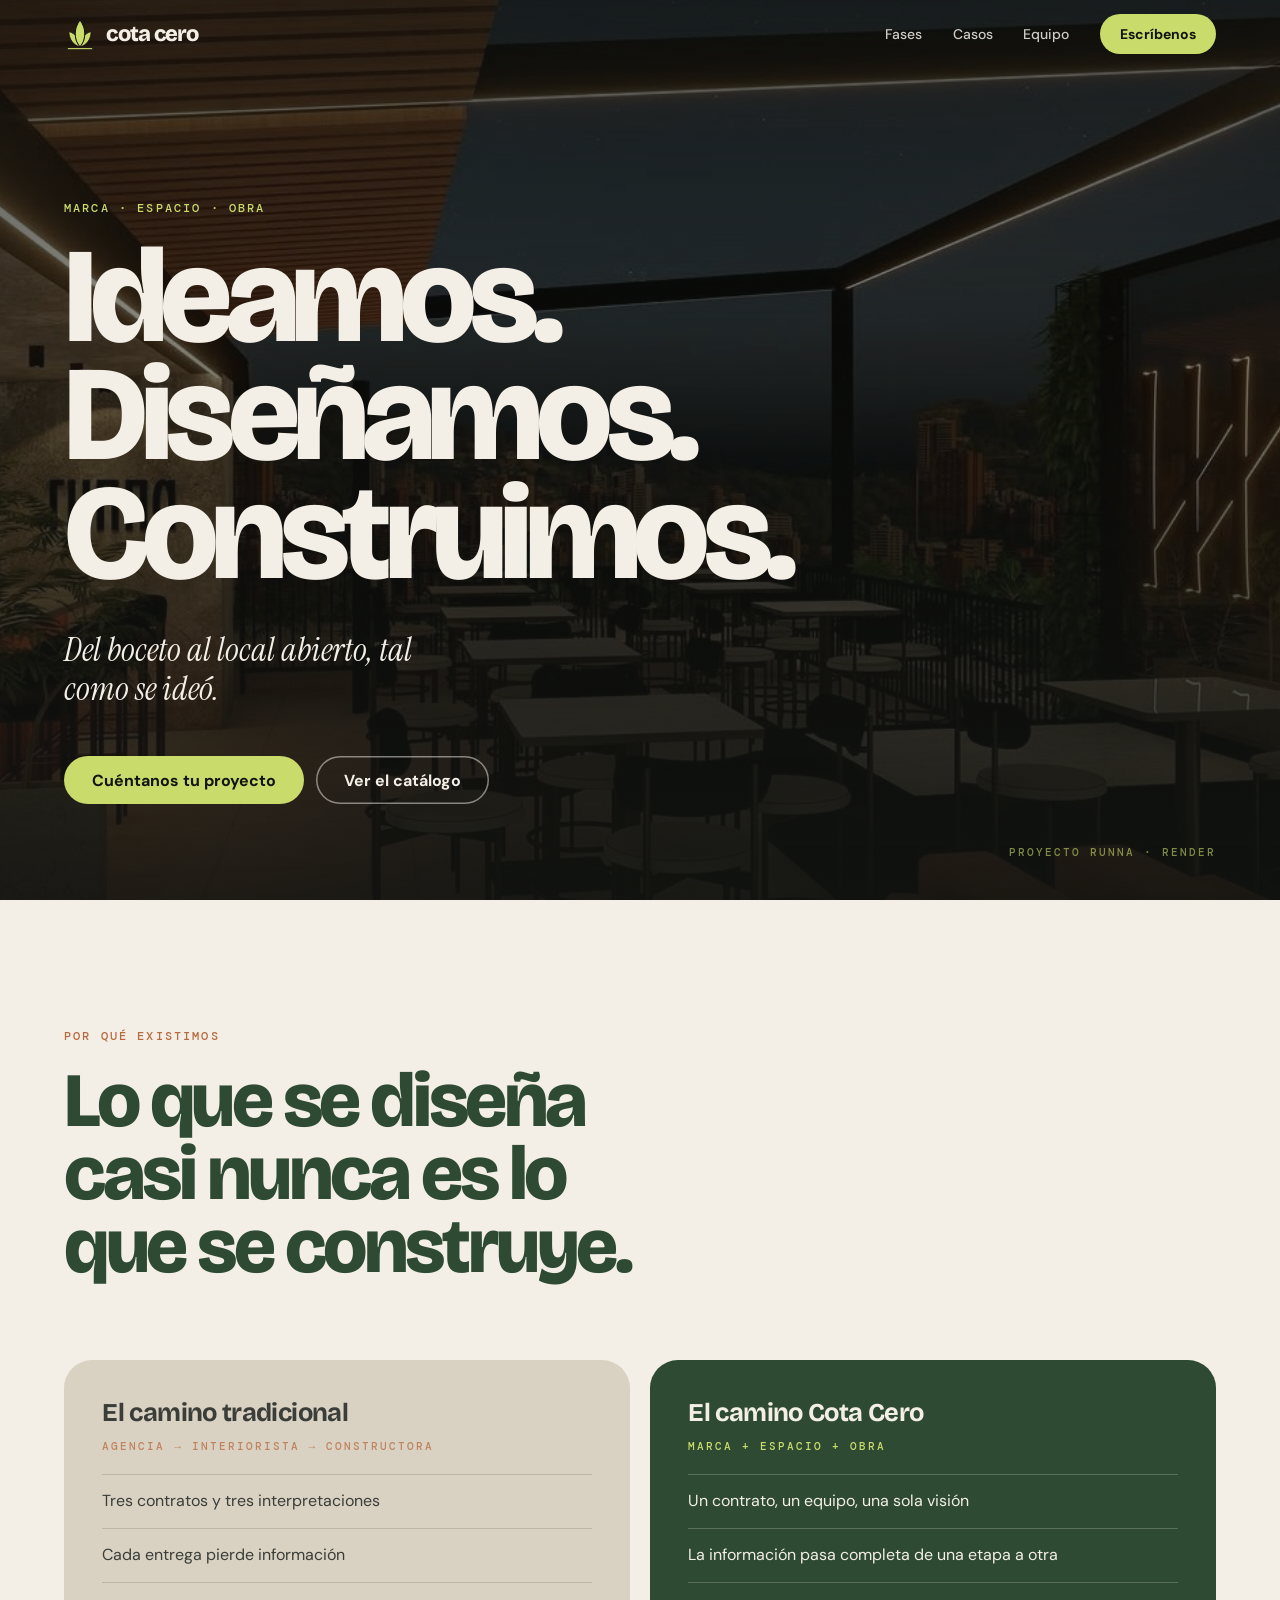
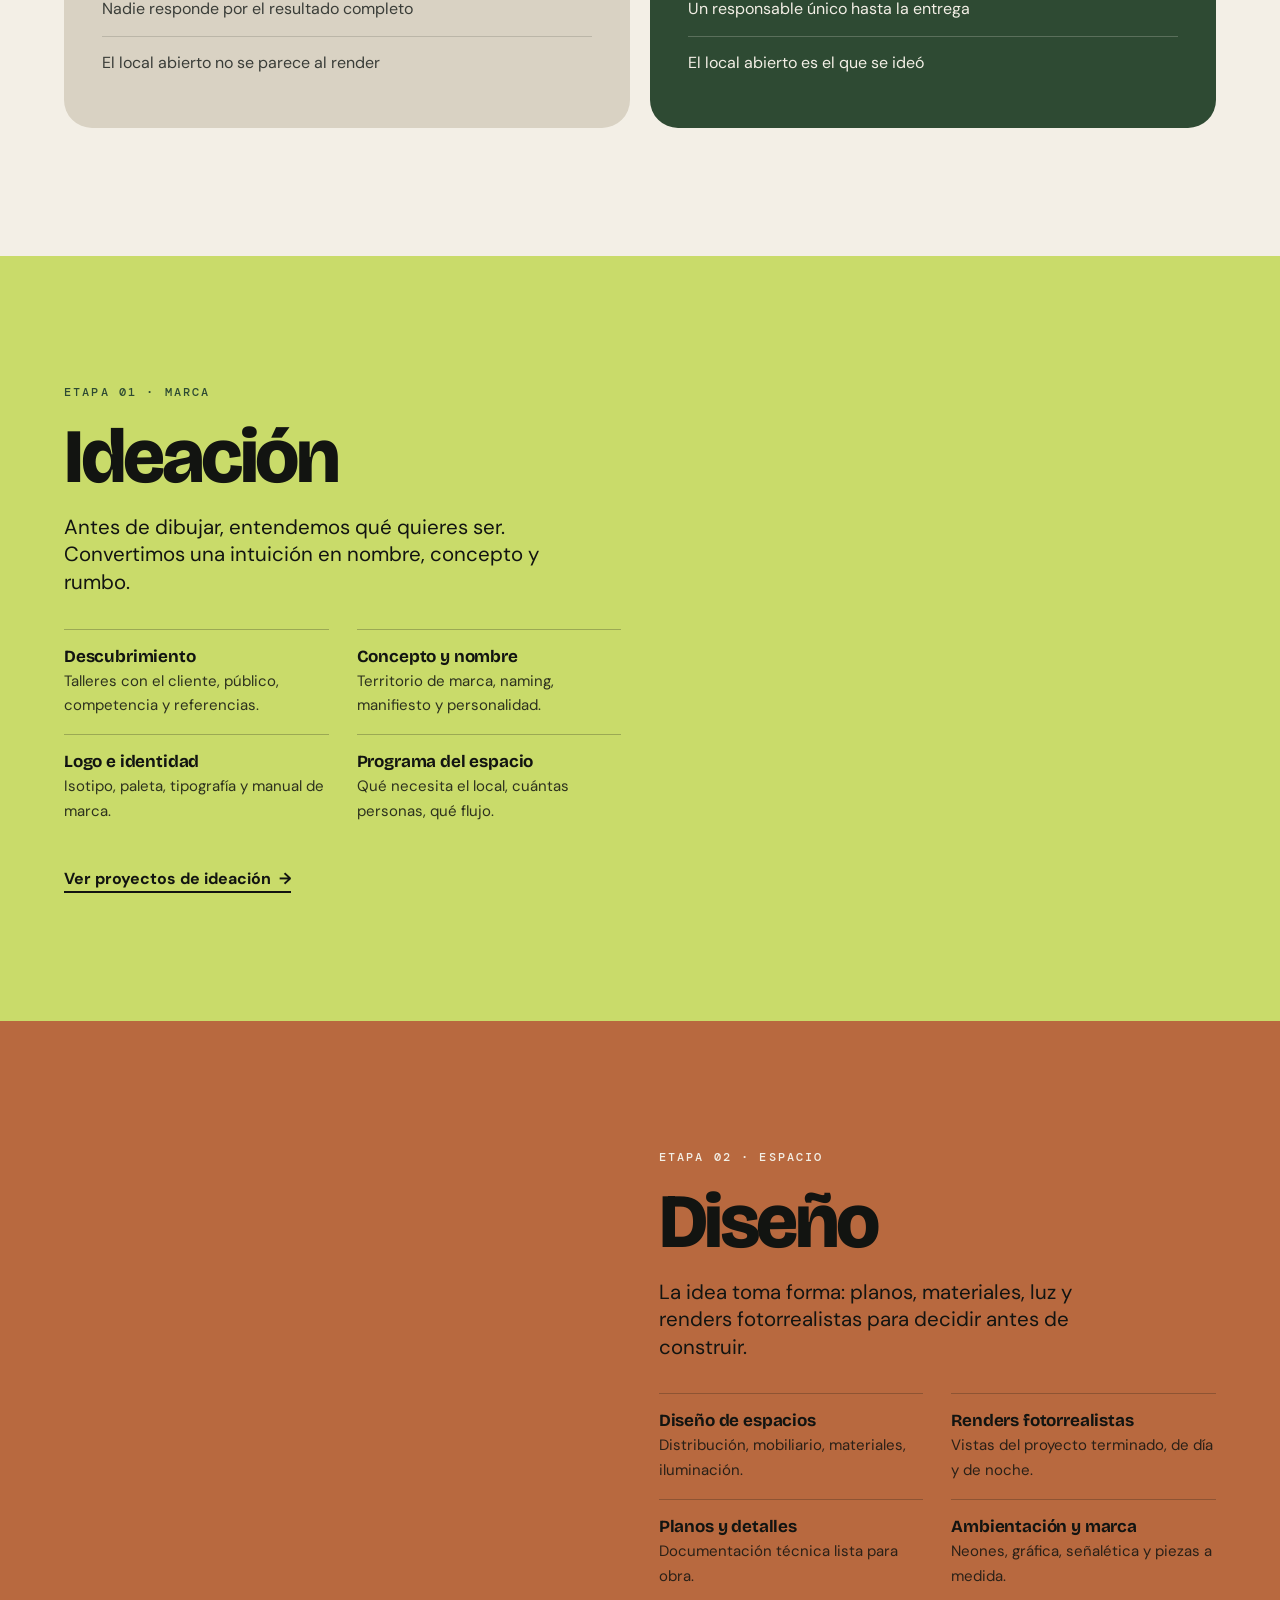
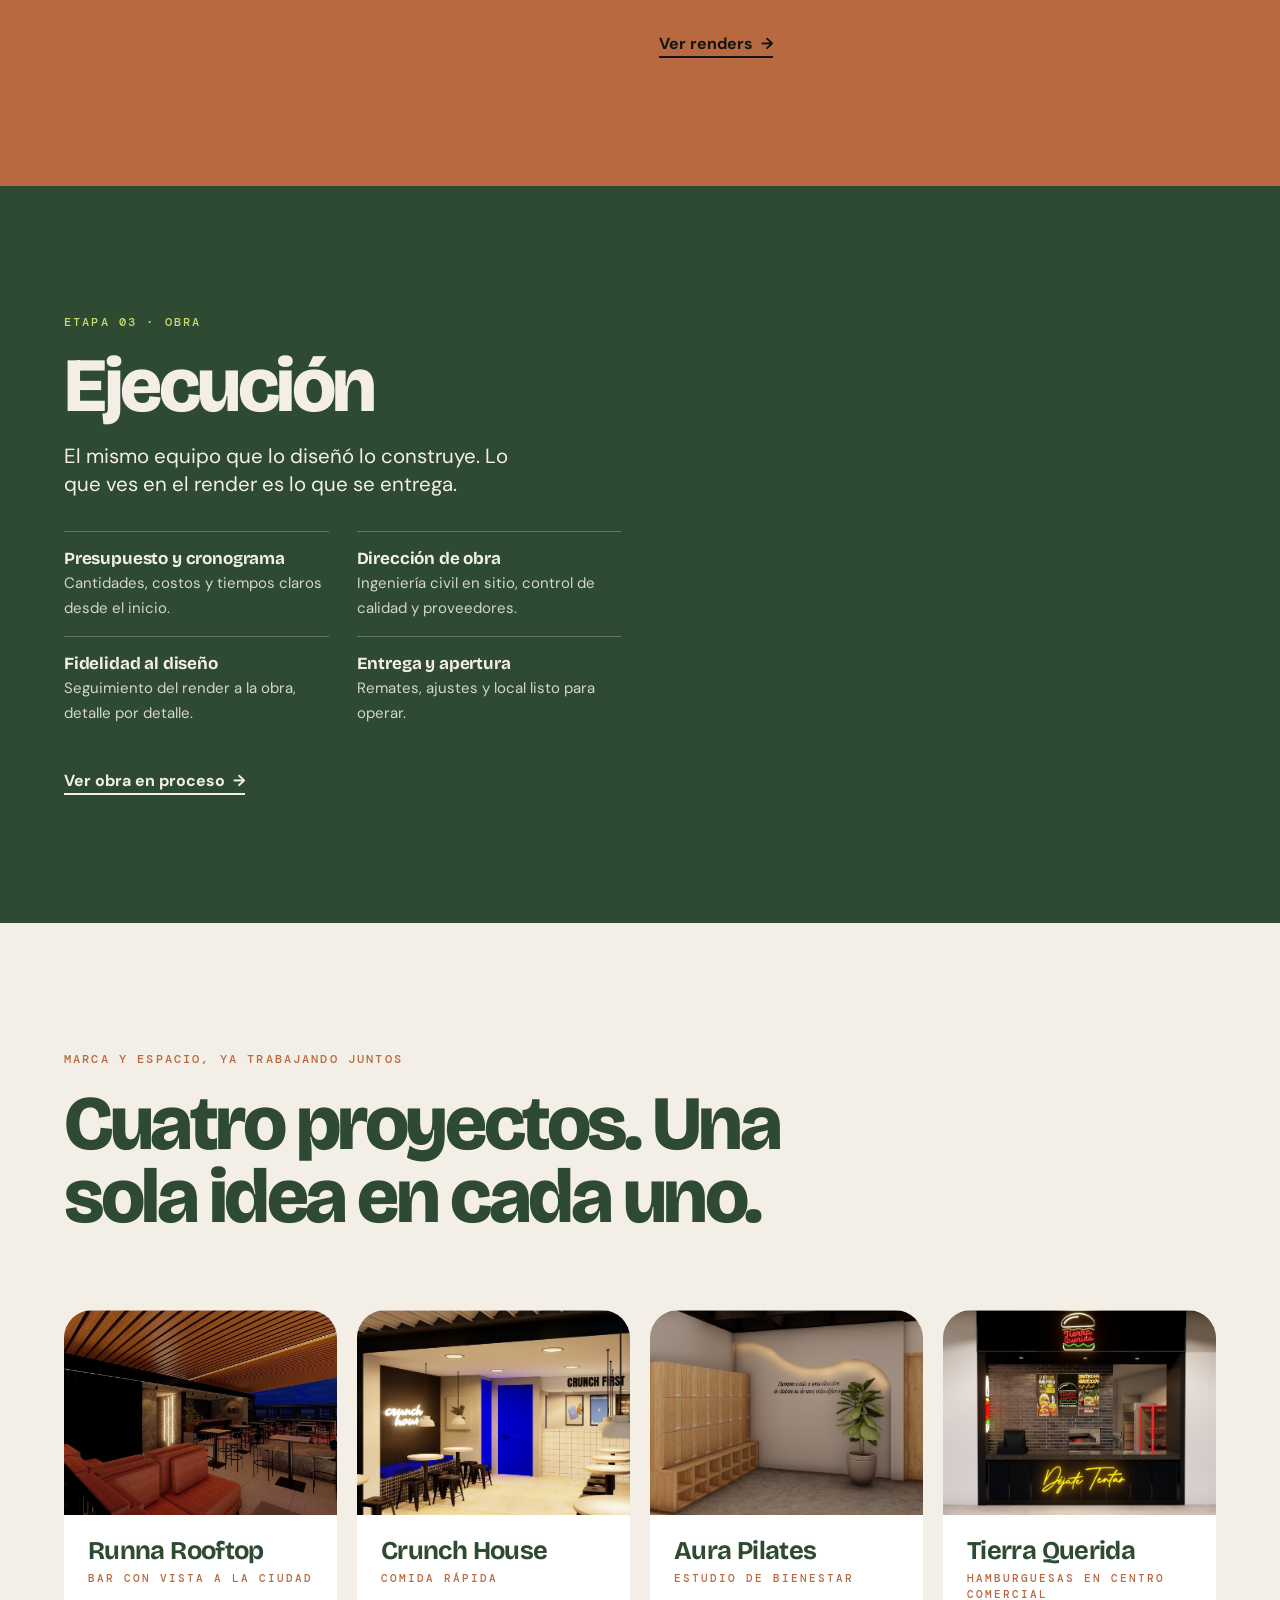
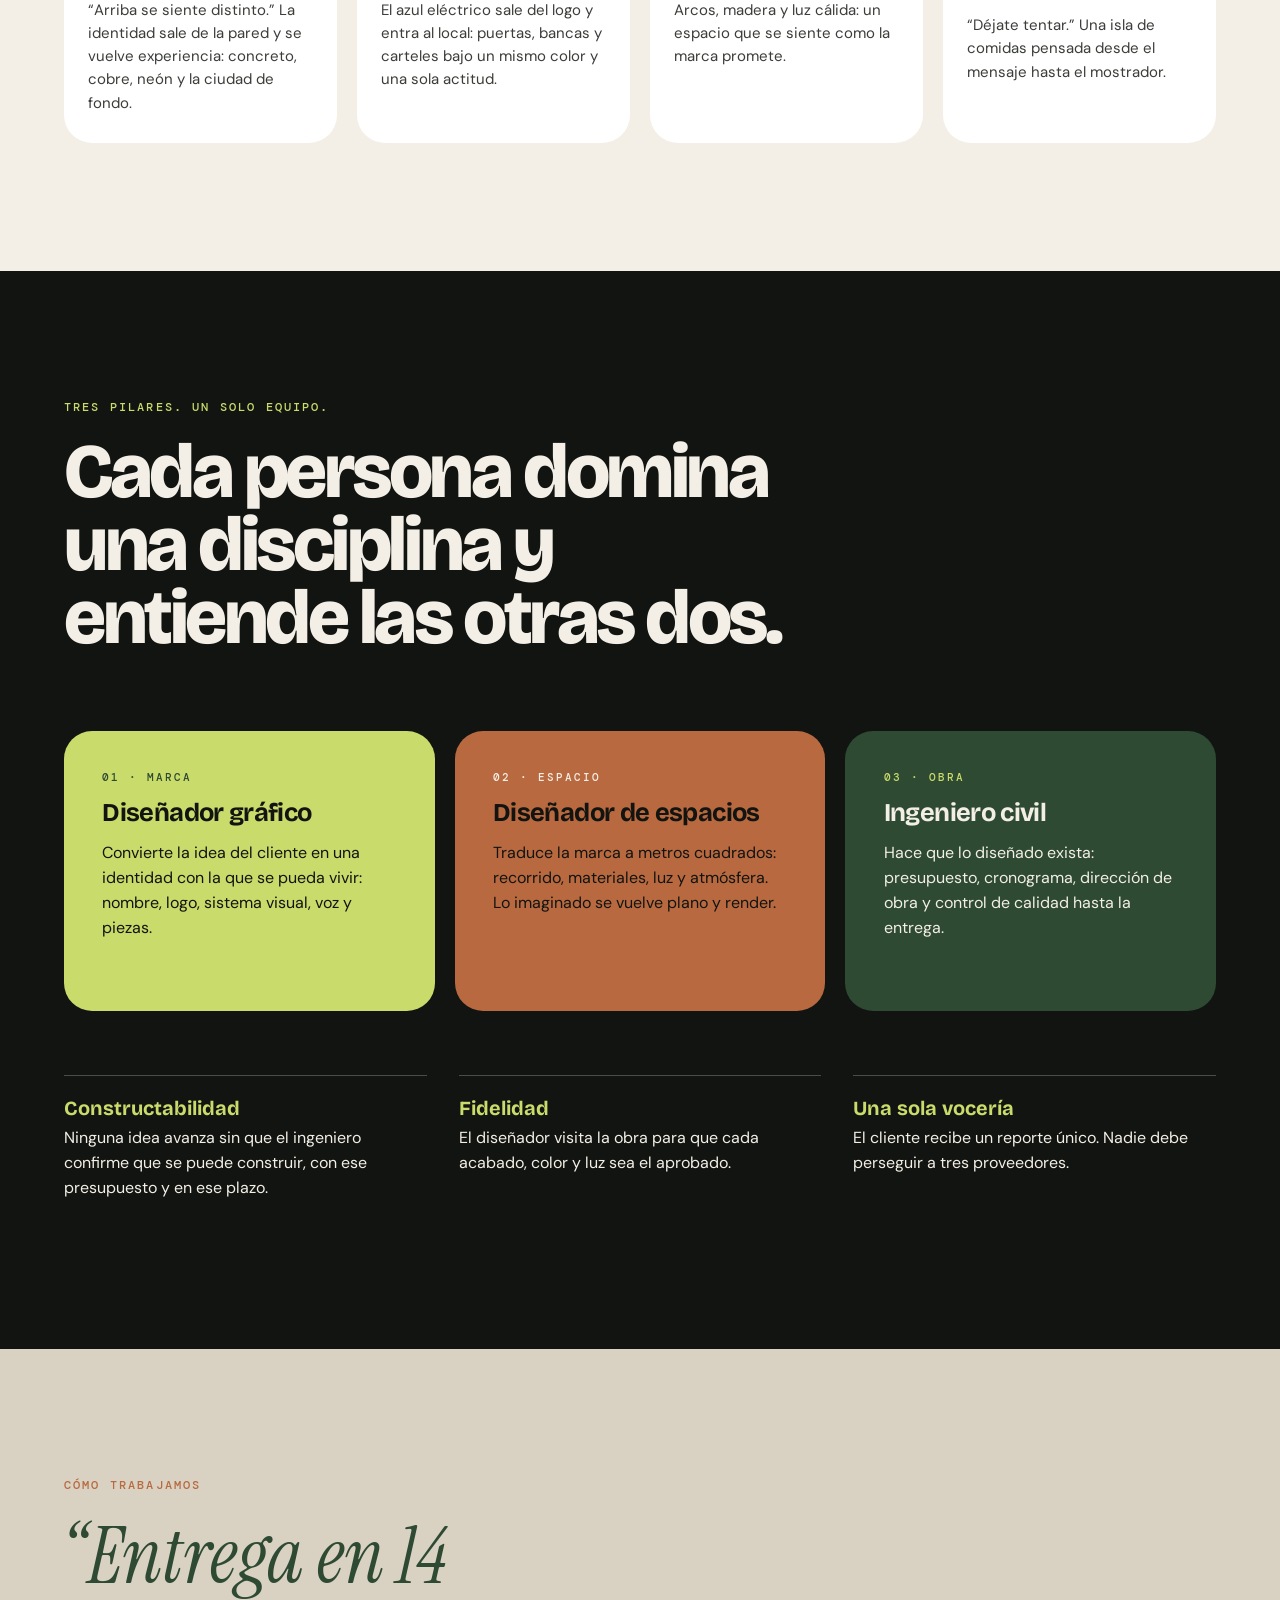
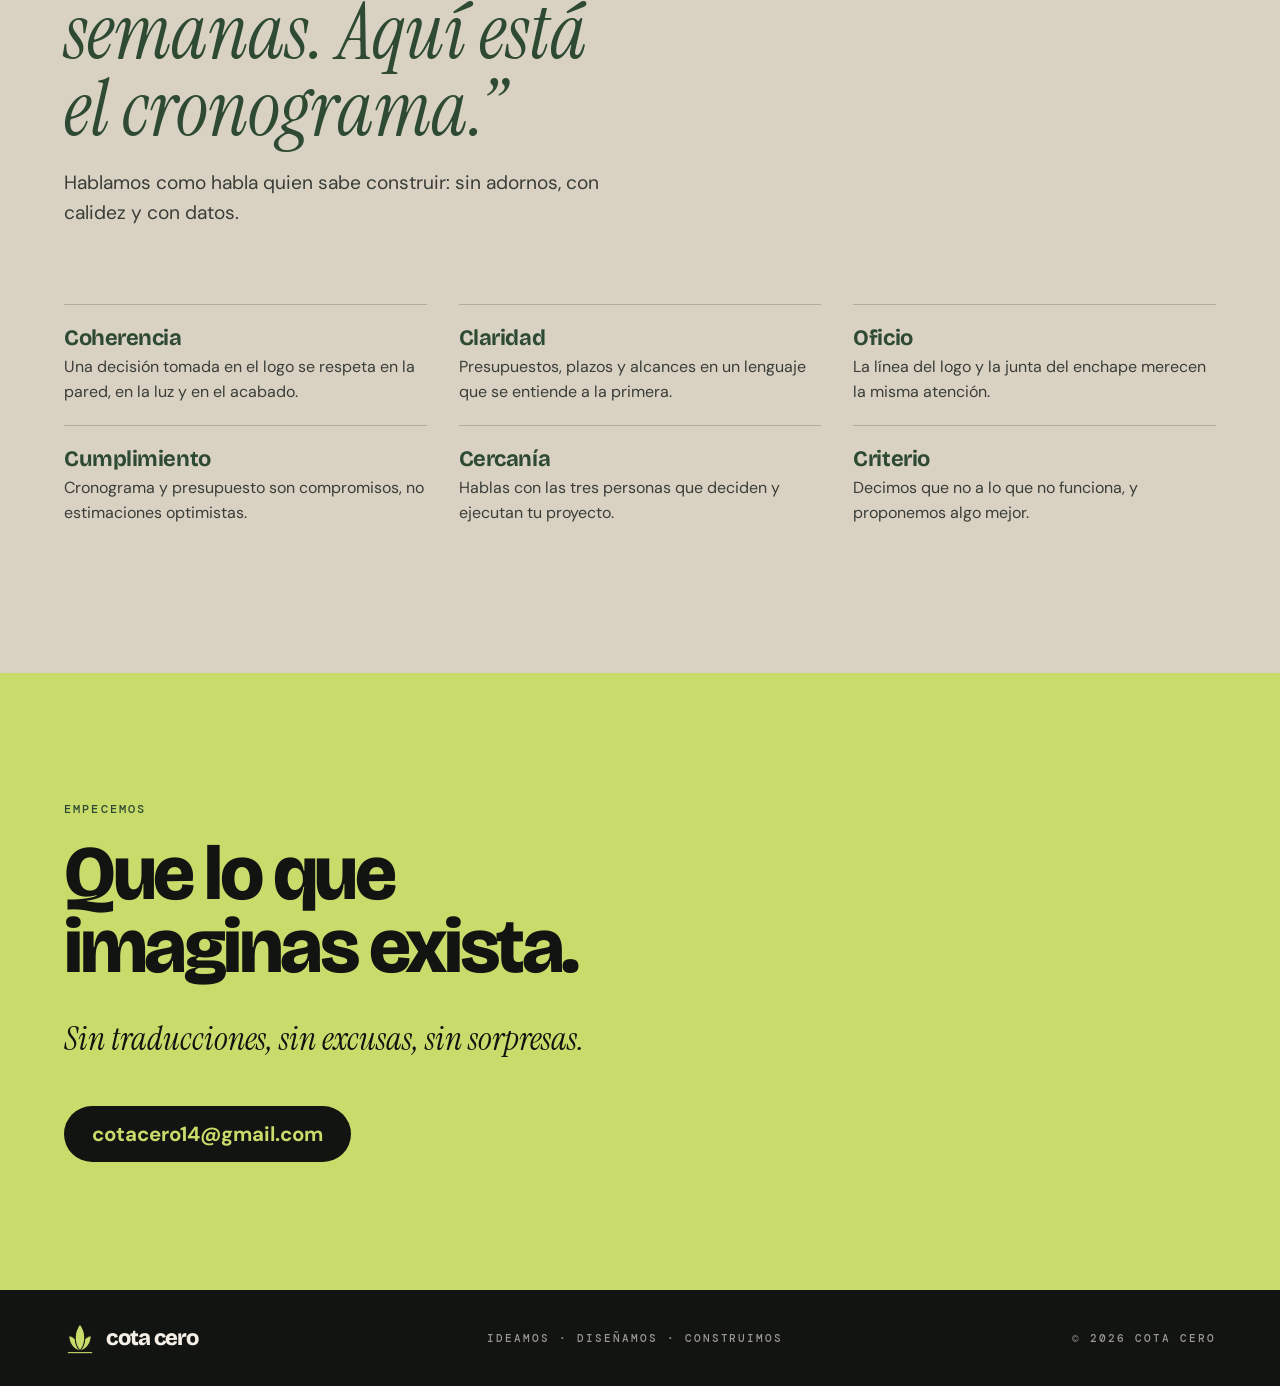
==== commit 0c753625: "Agrega landing page; el catalogo pasa a catalogo.html Co-Authored-By: Claude Sonnet 5.5 <noreply@ant" ====
--- a/index.html
+++ b/index.html
@@ -2,244 +2,189 @@
 <html lang="es">
 <head>
 <meta charset="utf-8">
-<meta name="viewport" content="width=device-width,initial-scale=1">
-<title>Cota Cero — Catálogo de servicios</title>
-<link rel="preconnect" href="https://fonts.googleapis.com">
-<link href="https://fonts.googleapis.com/css2?family=Bricolage+Grotesque:opsz,wght@12..96,400;12..96,600;12..96,800&family=DM+Sans:wght@400;500;700&family=DM+Mono:wght@400;500&family=Instrument+Serif:ital@0;1&display=swap" rel="stylesheet">
-<style>
-:root{
-  --tinta:#121411;--hueso:#F3EFE6;--hoja:#2E4A33;--brote:#C9DB6A;--arcilla:#B8693F;--piedra:#D9D2C3;--grafito:#3A3D38;
-  --display:'Bricolage Grotesque',sans-serif;--serif:'Instrument Serif',serif;--body:'DM Sans',sans-serif;--mono:'DM Mono',monospace;
-  --ease-out:cubic-bezier(.23,1,.32,1);--ease-io:cubic-bezier(.77,0,.175,1);
-  --pad:clamp(20px,5vw,96px);
-}
-*{box-sizing:border-box;margin:0;padding:0}
-html{scroll-behavior:smooth;-webkit-text-size-adjust:100%}
-body{font-family:var(--body);font-size:clamp(16px,1.2vw,19px);line-height:1.55;background:var(--hueso);color:var(--tinta);-webkit-tap-highlight-color:transparent;-webkit-print-color-adjust:exact;print-color-adjust:exact}
-img{display:block;max-width:100%}
-.mono{font:500 12px var(--mono);letter-spacing:.18em;text-transform:uppercase}
-.serif{font-family:var(--serif);font-style:italic;font-weight:400;letter-spacing:-.01em}
-h1{font:800 clamp(32px,min(5.6vw,9vh),96px)/.88 var(--display);letter-spacing:-.05em}
-h2{font:800 clamp(40px,6.4vw,112px)/.94 var(--display);letter-spacing:-.045em}
-h3{font:700 clamp(24px,2.4vw,40px)/1.1 var(--display);letter-spacing:-.025em}
-
-
-/* ---------- nav ---------- */
-nav{position:fixed;inset:0 0 auto 0;z-index:20;display:flex;justify-content:space-between;align-items:center;padding:14px var(--pad);color:var(--hueso);mix-blend-mode:difference}
-nav .logo{display:flex;align-items:center;gap:10px;font:800 22px var(--display);letter-spacing:-.05em;text-decoration:none;color:inherit}
-nav .logo svg{width:30px;height:30px}
-nav ul{display:flex;gap:6px;list-style:none}
-nav a.l{display:block;padding:8px 14px;border-radius:99px;color:inherit;text-decoration:none;font:500 12px var(--mono);letter-spacing:.16em;text-transform:uppercase;transition:transform 160ms var(--ease-out),background-color 160ms ease}
-nav a.l:active{transform:scale(.97)}
-@media (hover:hover) and (pointer:fine){nav a.l:hover{background:rgba(255,255,255,.18)}}
-@media (max-width:640px){nav ul li:not(:last-child){display:none}}
-
-/* ---------- hero ---------- */
-.hero{position:relative;min-height:100svh;height:100svh;padding:0;display:grid;align-items:end;background:var(--tinta);color:var(--hueso);overflow:hidden}
-.hero .bg{position:absolute;inset:0}
-.hero .bg img{width:100%;height:100%;object-fit:cover;opacity:.55;transform:scale(1.04);animation:settle 1.4s var(--ease-out) forwards}
-.hero .bg::after{content:"";position:absolute;inset:0;background:linear-gradient(180deg,rgba(18,20,17,.35),rgba(18,20,17,.1) 40%,rgba(18,20,17,.85))}
-@keyframes settle{to{transform:scale(1)}}
-.hero .in{position:relative;padding:0 var(--pad) clamp(40px,6vw,88px)}
-.brand{display:flex;align-items:center;gap:.18em;font:800 clamp(40px,6vw,104px)/1 var(--display);letter-spacing:-.05em;white-space:nowrap;color:var(--hueso);--knock:#121411}
-.brand svg{width:1.3em;height:1.3em;flex:none}
-.hero .brand{opacity:0;animation:fade 700ms var(--ease-out) 100ms forwards}
-nav .logo{transition:opacity 200ms var(--ease-out)}nav.top .logo{opacity:0;pointer-events:none}
-.hero .serif{font-size:clamp(22px,3vw,48px);color:var(--brote);margin-top:clamp(16px,2vw,32px);max-width:20ch}
-.hero .meta{display:flex;gap:clamp(16px,4vw,64px);flex-wrap:wrap;margin-top:clamp(32px,5vw,72px);padding-top:20px;border-top:1px solid rgba(243,239,230,.25);color:#b9b9ad}
-.hero h1 span{display:block;overflow:hidden;padding-bottom:.06em}
-.hero h1 span i{display:block;font-style:normal;transform:translateY(105%);animation:rise 900ms var(--ease-out) forwards}
-.hero h1 span:nth-child(2) i{animation-delay:70ms}.hero h1 span:nth-child(3) i{animation-delay:140ms}
-.hero .serif,.hero .meta{opacity:0;animation:fade 700ms var(--ease-out) 380ms forwards}
-@keyframes rise{to{transform:none}}
-@keyframes fade{to{opacity:1}}
-
-/* ---------- páginas ---------- */
-.pg{position:relative;min-height:100svh;height:100svh;overflow:hidden}
-.stage{--bg:var(--hueso);--fg:var(--tinta);--acc:var(--brote);--mut:#6b6a62;--line:rgba(18,20,17,.16);background:var(--bg);color:var(--fg)}
-.s1{--bg:var(--brote);--mut:#4a5420}
-.s2{--bg:var(--piedra);--acc:var(--arcilla);--mut:#6b675b}
-.s3{--bg:var(--hoja);--fg:var(--hueso);--acc:var(--brote);--mut:#b6c4b3;--line:rgba(243,239,230,.2)}
-.intro{display:grid;grid-template-columns:minmax(0,1.1fr) minmax(0,1fr);gap:clamp(24px,5vw,96px);align-content:center;align-items:end;padding:clamp(88px,9vw,140px) var(--pad) clamp(40px,5vw,80px)}
-.intro .num{font:800 clamp(80px,17vw,300px)/.8 var(--display);letter-spacing:-.06em;margin-bottom:auto}
-.intro .mono{color:var(--mut);display:block;margin-bottom:20px}
-.intro p.lead{font-size:clamp(18px,1.7vw,28px);line-height:1.35;max-width:34ch;margin-top:clamp(16px,2vw,28px)}
-.intro .svc{grid-column:1/-1;margin:clamp(24px,4vw,64px) 0 0}
-@media screen and (max-width:820px){.intro{grid-template-columns:1fr}.pg{height:auto;min-height:100svh}}
-.svc{list-style:none;display:grid;grid-template-columns:repeat(auto-fit,minmax(min(100%,230px),1fr));gap:0 clamp(20px,3vw,48px)}
-.svc li{padding:20px 0;border-top:1px solid var(--line)}
-.svc b{display:block;font:700 clamp(18px,1.5vw,24px)/1.2 var(--display);letter-spacing:-.02em;margin-bottom:6px}
-.svc b::before{content:"";display:inline-block;width:.5em;height:.5em;margin-right:.55em;border-radius:50% 0 50% 0;background:var(--acc);transform:translateY(-.08em)}
-.svc span{color:var(--mut);font-size:.92em}
-
-/* una imagen por página */
-.shot{display:grid;grid-template-columns:1fr;cursor:zoom-in;-webkit-user-select:none;user-select:none}
-.shot .im{position:absolute;inset:0;overflow:hidden;clip-path:inset(0 0 100% 0);transition:clip-path 900ms var(--ease-io)}
-.shot.in .im{clip-path:inset(0)}
-.shot img{width:100%;height:100%;object-fit:cover}
-.shot.land .im::after{content:"";position:absolute;inset:0;background:linear-gradient(180deg,rgba(18,20,17,.35),transparent 28%,transparent 62%,rgba(18,20,17,.75))}
-.lab{position:absolute;z-index:2;display:flex;flex-direction:column;gap:6px}
-.shot.land .lab{left:var(--pad);right:var(--pad);bottom:clamp(24px,4vw,56px);flex-direction:row;justify-content:space-between;align-items:end;color:var(--hueso)}
-.lab h3{font-size:clamp(28px,3.4vw,64px);letter-spacing:-.035em}
-.lab .mono{opacity:.85}
-.lab .mono b{color:var(--acc);font-weight:500}
-.shot.land .stagechip{position:absolute;top:clamp(64px,6vw,88px);left:var(--pad);z-index:2;color:var(--hueso)}
-/* retrato: foto a la derecha a pantalla completa, panel de etapa a la izquierda */
-.shot.port{grid-template-columns:1fr min(calc(100svh*.75),48vw);background:var(--bg)}
-.shot.port .im{left:auto;right:0;width:min(calc(100svh*.75),48vw)}
-.shot.port .lab{position:relative;grid-column:1;align-self:end;padding:0 var(--pad) clamp(32px,5vw,72px)}
-.shot.port .stagechip{position:absolute;top:clamp(64px,6vw,88px);left:var(--pad);color:var(--mut)}
-.shot.port .lab h3{font-size:clamp(32px,4.4vw,84px)}
-.shot.port .lab .mono{color:var(--mut)}
-.shot.port .lab .cap{font-family:var(--serif);font-style:italic;font-size:clamp(20px,2vw,34px);margin-top:12px;max-width:22ch;line-height:1.2}
-@media screen and (max-width:820px){
-  .shot.port{grid-template-columns:1fr;grid-template-rows:1fr auto;height:auto;min-height:100svh}
-  .shot.port .im{position:relative;width:100%;height:72svh;grid-row:1}
-  .shot.port .lab{grid-row:2;padding-top:24px}
-}
-.shot.wide{background:var(--tinta)}
-.shot.wide .im{inset:0 0 clamp(140px,20vh,210px) 0}
-.shot.wide .im::after{display:none}
-.shot.wide img{object-fit:contain}
-.shot.wide .lab{color:var(--hueso)}
-.shot.wide .lab .cap{font-family:var(--serif);font-style:italic;font-size:clamp(16px,1.6vw,28px);opacity:.85;max-width:60ch;margin-top:6px;line-height:1.25}
-@media (max-width:700px){.shot.wide{min-height:100svh}.shot.wide .im{inset:auto 0 auto 0;top:calc(50% - 22svh);height:auto}.shot.wide img{height:auto}.shot.wide .lab{bottom:32px}}
-.stagechip{font:500 12px var(--mono);letter-spacing:.18em;text-transform:uppercase}
-.empty{border:1.5px dashed var(--line);border-radius:6px;margin:clamp(88px,9vw,140px) var(--pad);display:grid;gap:12px;place-items:center;text-align:center;color:var(--mut);padding:clamp(36px,6vw,96px);height:calc(100% - 2*clamp(88px,9vw,140px))}
-.empty .mono{color:var(--fg)}
-@media (hover:hover) and (pointer:fine){.shot:hover img{transform:scale(1.015)}}
-.shot img{transition:transform 900ms var(--ease-out)}
-
-/* collage por proyecto */
-.pcol{display:grid;grid-template-columns:1fr 4fr;gap:6px;padding:6px;background:var(--bg);height:100svh}
-.pcol .tt{display:flex;flex-direction:column;justify-content:space-between;padding:clamp(20px,3vw,48px) clamp(16px,2vw,32px);color:var(--fg)}
-.pcol .tt h2{font-size:clamp(30px,3vw,56px)}
-.pcol .tt .mono{color:var(--mut)}
-.pcol .tt .serif{font-size:clamp(18px,1.8vw,30px);color:var(--acc);line-height:1.2}
-.pgrid{display:grid;gap:6px;min-height:0;grid-template-columns:repeat(3,1fr);grid-template-rows:1fr 1fr}
-.pgrid figure{margin:0;overflow:hidden;min-height:0;border-radius:3px;clip-path:inset(0 0 100% 0);transition:clip-path 800ms var(--ease-io);transition-delay:calc(var(--i)*70ms)}
-.pgrid figure.in{clip-path:inset(0)}
-.pgrid img{width:100%;height:100%;object-fit:cover}
-.pgrid.n1{grid-template-columns:1fr;grid-template-rows:1fr}
-.pgrid.n2{grid-template-columns:1fr 1fr;grid-template-rows:1fr}
-.pgrid.n3{grid-template-columns:3fr 2fr}.pgrid.n3 figure:first-child{grid-row:span 2}
-.pgrid.n4{grid-template-columns:1fr 1fr}
-.pgrid.n5 figure:first-child{grid-column:span 2}
-.pgrid.n7{grid-template-columns:repeat(4,1fr)}.pgrid.n7 figure:first-child{grid-column:span 2}.pgrid.n7 figure:last-child{grid-column:span 1}
-.s3 .pcol .tt .serif,.pcol.s3 .tt .serif{color:var(--brote)}
-.pcol .wm{color:var(--hueso);--knock:rgba(18,20,17,.55);filter:drop-shadow(0 1px 6px rgba(0,0,0,.45))}
-@media screen and (max-width:820px){.pcol{grid-template-columns:1fr;height:auto}.pgrid,.pgrid.n3,.pgrid.n4,.pgrid.n5,.pgrid.n6,.pgrid.n2{grid-template-columns:1fr 1fr;grid-template-rows:none}.pgrid figure{aspect-ratio:4/3}.pgrid figure:first-child,.pgrid.n1 figure{grid-column:span 2!important;grid-row:auto!important}}
-
-/* marca de agua */
-.wm{position:absolute;z-index:3;top:clamp(64px,6vw,88px);right:var(--pad);display:flex;align-items:center;gap:.3em;font:800 clamp(15px,1.4vw,24px)/1 var(--display);letter-spacing:-.05em;white-space:nowrap;color:var(--fg,var(--hueso));opacity:.55;pointer-events:none;--knock:var(--bg,#121411)}
-.wm svg{width:1.5em;height:1.5em;flex:none}
-.shot .wm,.collage .wm,.hero .wm,.close .wm{color:var(--hueso);--knock:rgba(18,20,17,.55)}
-.shot .wm,.collage .wm{filter:drop-shadow(0 1px 6px rgba(0,0,0,.45))}
-.hero .wm{opacity:1;font-size:clamp(26px,3.2vw,56px);--knock:#121411;animation:fade 700ms var(--ease-out) 100ms both}
-.close .wm{--knock:var(--tinta)}
-.last{background:var(--brote);color:var(--tinta);display:grid;place-items:center;--knock:var(--brote)}
-.last .lg{display:flex;flex-direction:column;align-items:center;gap:.25em;font:800 clamp(56px,9vw,170px)/1 var(--display);letter-spacing:-.055em;color:var(--tinta)}
-.last .lg svg{width:1.6em;height:1.6em;color:var(--hoja)}
-.last .lg small{font:500 clamp(11px,1vw,16px) var(--mono);letter-spacing:.2em;text-transform:uppercase;margin-top:1.2em;opacity:.7}
-.collage .tt{position:relative}
-
-/* collage */
-.collage{display:grid;grid-template-columns:repeat(5,1fr);grid-auto-flow:dense;gap:6px;height:100svh;background:var(--hoja);padding:6px}
-.collage .tt{display:flex;flex-direction:column;justify-content:space-between;padding:clamp(20px,3vw,48px);background:var(--hoja);color:var(--hueso)}
-.collage .tt h2{font-size:clamp(30px,3vw,56px)}
-.collage .tt .serif{font-size:clamp(18px,1.8vw,30px);color:var(--brote);max-width:22ch;line-height:1.2}
-.collage .tt .mono{color:#b6c4b3}
-.collage figure{margin:0;overflow:hidden;position:relative;min-height:0;clip-path:inset(0 0 100% 0);transition:clip-path 800ms var(--ease-io);transition-delay:calc(var(--i)*70ms);border-radius:3px}
-.collage figure.in{clip-path:inset(0)}
-.collage figure.w{grid-column:span 2}
-.collage img{width:100%;height:100%;object-fit:cover}
-@media screen and (max-width:820px){.collage{grid-template-columns:1fr 1fr;height:auto}.collage .tt{min-height:40svh}.collage figure{aspect-ratio:3/4}.collage figure.w{aspect-ratio:16/9}}
-
-/* ---------- reveal ---------- */
-.rv{opacity:0;transform:translateY(14px);transition:opacity 600ms var(--ease-out),transform 600ms var(--ease-out);transition-delay:calc(var(--d,0)*60ms)}
-.rv.in{opacity:1;transform:none}
-
-/* ---------- cierre ---------- */
-.close{background:var(--tinta);color:var(--hueso);display:grid;align-content:space-between;gap:64px;padding:clamp(88px,9vw,140px) var(--pad) clamp(32px,4vw,64px)}
-.close h2 .a{color:var(--brote)}.close h2 .b{color:var(--arcilla)}.close h2 .c{color:#7fa383}
-.close .row{display:flex;justify-content:space-between;flex-wrap:wrap;gap:24px;align-items:end;border-top:1px solid rgba(243,239,230,.2);padding-top:28px;color:#a7a79c}
-.close svg{width:72px;height:72px}
-.btn{display:inline-block;padding:16px 28px;border-radius:99px;background:var(--brote);color:var(--tinta);text-decoration:none;font:700 17px var(--display);transition:transform 160ms var(--ease-out)}
-.btn:active{transform:scale(.97)}
-
-/* ---------- lightbox ---------- */
-dialog{border:0;background:transparent;max-width:none;max-height:none;width:100vw;height:100dvh;padding:clamp(12px,3vw,48px);place-items:center}
-dialog[open]{display:grid}
-dialog::backdrop{background:rgba(18,20,17,.92);animation:fade 200ms ease-out forwards;opacity:0}
-dialog img{max-width:100%;max-height:92dvh;object-fit:contain;border-radius:4px;animation:pop 220ms var(--ease-out)}
-@keyframes pop{from{opacity:0;transform:scale(.96)}}
-dialog button{position:fixed;top:16px;right:16px;width:44px;height:44px;border-radius:50%;border:0;background:var(--hueso);color:var(--tinta);font:500 22px var(--body);cursor:pointer;transition:transform 160ms var(--ease-out)}
-dialog button:active{transform:scale(.95)}
-
-@media (prefers-reduced-motion:reduce){
-  html{scroll-behavior:auto}
-  .hero .bg img,.hero h1 span i{animation:none;transform:none}
-  .hero .serif,.hero .meta{animation:none;opacity:1}
-  .rv{transform:none;transition:opacity 300ms ease}
-  .ph .im{clip-path:none;transition:none}
-  .ph img{transition:none}
-}
-@media print{
-  @page{size:1920px 1080px;margin:0}
-  html,body{width:1920px}
-  :root{--pad:96px}
-  nav,dialog{display:none!important}
-  *{animation:none!important;transition:none!important}
-  .hero .bg img{transform:none}.hero h1 span i{transform:none}.hero .serif,.hero .meta{opacity:1}
-  .rv{opacity:1;transform:none}.shot .im,.collage figure,.pgrid figure{clip-path:none}
-  .collage,.pcol{width:1920px;height:1080px}
-  .wm{font-size:26px;top:88px;right:96px}
-  .hero .wm{font-size:56px;animation:none}
-  .last .lg{font-size:170px}
-  .hero,.pg,.close{width:1920px;height:1080px;min-height:0;break-after:page;page-break-after:always;overflow:hidden}
-  h1{font-size:96px}.intro .num{font-size:300px}
-  .shot.port{grid-template-columns:1fr 810px}.shot.port .im{width:810px}
-  .intro{grid-template-columns:1.1fr 1fr;padding:140px 96px 80px}
-  .shot.land .lab{left:96px;right:96px}.shot.port .lab{padding:0 96px 72px}
-}
-</style>
+<meta name="viewport" content="width=device-width, initial-scale=1, viewport-fit=cover">
+<title>Cota Cero — Ideamos. Diseñamos. Construimos.</title>
+<meta name="description" content="Marca, espacio y obra en un solo equipo. Del boceto al local abierto, tal como se ideó.">
+<meta name="theme-color" content="#121411">
+<link rel="icon" href="_assets/simbolo.svg" type="image/svg+xml">
+<link rel="preconnect" href="https://fonts.googleapis.com"><link rel="preconnect" href="https://fonts.gstatic.com" crossorigin>
+<link href="https://fonts.googleapis.com/css2?family=Bricolage+Grotesque:opsz,wght@12..96,500;12..96,700;12..96,800&family=DM+Sans:wght@400;500;700&family=DM+Mono:wght@400;500&family=Instrument+Serif:ital@0;1&display=swap" rel="stylesheet">
+<script>document.documentElement.classList.add('js')</script>
+<link rel="stylesheet" href="landing.css">
 </head>
 <body>
+<svg width="0" height="0" style="position:absolute" aria-hidden="true"><symbol id="sym" viewBox="0 0 100 100"><g fill="currentColor" stroke="var(--knock,#121411)" stroke-width="3.2" stroke-linejoin="round"><path transform="rotate(-36 50 90) translate(50 90) scale(.7) translate(-50 -90)" d="M50 90C30 68 30 32 50 6C70 32 70 68 50 90Z"/><path transform="rotate(36 50 90) translate(50 90) scale(.7) translate(-50 -90)" d="M50 90C30 68 30 32 50 6C70 32 70 68 50 90Z"/><path d="M50 90C30 68 30 32 50 6C70 32 70 68 50 90Z"/></g><rect x="12" y="94" width="76" height="3.4" fill="currentColor"/></symbol></svg>
 
-<nav class="top">
-  <a class="logo" href="#top"><svg xmlns="http://www.w3.org/2000/svg" viewBox="0 0 100 100"><g fill="#C9DB6A" stroke="#121411" stroke-width="3.2" stroke-linejoin="round"><path transform="rotate(-36 50 90) translate(50 90) scale(.7) translate(-50 -90)" d="M50 90C30 68 30 32 50 6C70 32 70 68 50 90Z"/><path transform="rotate(36 50 90) translate(50 90) scale(.7) translate(-50 -90)" d="M50 90C30 68 30 32 50 6C70 32 70 68 50 90Z"/><path d="M50 90C30 68 30 32 50 6C70 32 70 68 50 90Z"/></g><rect x="12" y="94" width="76" height="3.4" fill="#C9DB6A"/></svg><span>cota cero</span></a>
-  <ul>
-    <li><a class="l" href="#ideacion">Ideación</a></li>
-    <li><a class="l" href="#diseno">Diseño</a></li>
-    <li><a class="l" href="#ejecucion">Ejecución</a></li>
-  </ul>
-</nav>
-
-<header class="hero" id="top"><div class="wm" aria-hidden="true"><svg xmlns="http://www.w3.org/2000/svg" viewBox="0 0 100 100"><g fill="currentColor" stroke="var(--knock)" stroke-width="3.2" stroke-linejoin="round"><path transform="rotate(-36 50 90) translate(50 90) scale(.7) translate(-50 -90)" d="M50 90C30 68 30 32 50 6C70 32 70 68 50 90Z"/><path transform="rotate(36 50 90) translate(50 90) scale(.7) translate(-50 -90)" d="M50 90C30 68 30 32 50 6C70 32 70 68 50 90Z"/><path d="M50 90C30 68 30 32 50 6C70 32 70 68 50 90Z"/></g><rect x="12" y="94" width="76" height="3.4" fill="currentColor"/></svg><span>cota cero</span></div>
-  <div class="bg"><img src="_assets/web/02_DISENO_runna_e.jpg" alt=""></div>
-  <div class="in">
-    <span class="mono" style="color:#b9b9ad;display:block">Catálogo de servicios · 2026</span>
-    <h1 style="margin-top:20px"><span><i>Ideamos.</i></span><span><i>Diseñamos.</i></span><span><i>Construimos.</i></span></h1>
-    <p class="serif">Del boceto al local abierto, tal como se ideó.</p>
-    <div class="meta mono"><span>Marca</span><span>Espacio</span><span>Obra</span><span>Un solo equipo</span></div>
-  </div>
+<header class="top" id="top">
+  <a class="logo" href="#inicio" aria-label="Cota Cero, inicio"><svg viewBox="0 0 100 100"><use href="#sym"/></svg><span>cota cero</span></a>
+  <nav aria-label="Principal">
+    <a href="#fases">Fases</a><a href="#casos">Casos</a><a href="#equipo">Equipo</a>
+    <a class="btn sm" href="#contacto">Escríbenos</a>
+  </nav>
 </header>
 
-<section class="pg stage s1 intro" id="ideacion"><div class="wm" aria-hidden="true"><svg xmlns="http://www.w3.org/2000/svg" viewBox="0 0 100 100"><g fill="currentColor" stroke="var(--knock)" stroke-width="3.2" stroke-linejoin="round"><path transform="rotate(-36 50 90) translate(50 90) scale(.7) translate(-50 -90)" d="M50 90C30 68 30 32 50 6C70 32 70 68 50 90Z"/><path transform="rotate(36 50 90) translate(50 90) scale(.7) translate(-50 -90)" d="M50 90C30 68 30 32 50 6C70 32 70 68 50 90Z"/><path d="M50 90C30 68 30 32 50 6C70 32 70 68 50 90Z"/></g><rect x="12" y="94" width="76" height="3.4" fill="currentColor"/></svg><span>cota cero</span></div><div><span class="mono rv">Etapa 01 · Marca</span><h2 class="rv" style="--d:1">Ideación</h2><p class="lead rv" style="--d:2">Antes de dibujar, entendemos qué quieres ser. Convertimos una intuición en nombre, concepto y rumbo.</p></div><div class="num rv" style="--d:2" aria-hidden="true">01</div><ul class="svc"><li class="rv" style="--d:0"><b>Descubrimiento</b><span>Talleres con el cliente, público, competencia y referencias.</span></li><li class="rv" style="--d:1"><b>Concepto y nombre</b><span>Territorio de marca, naming, manifiesto y personalidad.</span></li><li class="rv" style="--d:2"><b>Logo e identidad</b><span>Isotipo, paleta, tipografía y manual de marca.</span></li><li class="rv" style="--d:3"><b>Programa del espacio</b><span>Qué necesita el local, cuántas personas, qué flujo.</span></li></ul></section><section class="pg shot stage s1 land wide"><div class="wm" aria-hidden="true"><svg xmlns="http://www.w3.org/2000/svg" viewBox="0 0 100 100"><g fill="currentColor" stroke="var(--knock)" stroke-width="3.2" stroke-linejoin="round"><path transform="rotate(-36 50 90) translate(50 90) scale(.7) translate(-50 -90)" d="M50 90C30 68 30 32 50 6C70 32 70 68 50 90Z"/><path transform="rotate(36 50 90) translate(50 90) scale(.7) translate(-50 -90)" d="M50 90C30 68 30 32 50 6C70 32 70 68 50 90Z"/><path d="M50 90C30 68 30 32 50 6C70 32 70 68 50 90Z"/></g><rect x="12" y="94" width="76" height="3.4" fill="currentColor"/></svg><span>cota cero</span></div><div class="im"><img src="_assets/web/01_IDEACION_01_cuore.jpg" alt="Cuore" loading="lazy" decoding="async"></div><span class="stagechip">01 · Ideación</span><div class="lab"><div><h3>Cuore</h3><span class="mono">Estudio de pilates, barre y yoga · 2025</span><div class="cap">Un refugio de calma y movimiento consciente: sensibilidad, honestidad y equilibrio.</div></div><span class="mono">01 / 09</span></div></section><section class="pg shot stage s1 land wide"><div class="wm" aria-hidden="true"><svg xmlns="http://www.w3.org/2000/svg" viewBox="0 0 100 100"><g fill="currentColor" stroke="var(--knock)" stroke-width="3.2" stroke-linejoin="round"><path transform="rotate(-36 50 90) translate(50 90) scale(.7) translate(-50 -90)" d="M50 90C30 68 30 32 50 6C70 32 70 68 50 90Z"/><path transform="rotate(36 50 90) translate(50 90) scale(.7) translate(-50 -90)" d="M50 90C30 68 30 32 50 6C70 32 70 68 50 90Z"/><path d="M50 90C30 68 30 32 50 6C70 32 70 68 50 90Z"/></g><rect x="12" y="94" width="76" height="3.4" fill="currentColor"/></svg><span>cota cero</span></div><div class="im"><img src="_assets/web/01_IDEACION_02_dona_luz.jpg" alt="Doña Luz" loading="lazy" decoding="async"></div><span class="stagechip">01 · Ideación</span><div class="lab"><div><h3>Doña Luz</h3><span class="mono">Buñuelos santuarianos · 2025</span><div class="cap">Empresa familiar con décadas de historia que inicia una nueva etapa sin perder su esencia artesanal.</div></div><span class="mono">02 / 09</span></div></section><section class="pg shot stage s1 land wide"><div class="wm" aria-hidden="true"><svg xmlns="http://www.w3.org/2000/svg" viewBox="0 0 100 100"><g fill="currentColor" stroke="var(--knock)" stroke-width="3.2" stroke-linejoin="round"><path transform="rotate(-36 50 90) translate(50 90) scale(.7) translate(-50 -90)" d="M50 90C30 68 30 32 50 6C70 32 70 68 50 90Z"/><path transform="rotate(36 50 90) translate(50 90) scale(.7) translate(-50 -90)" d="M50 90C30 68 30 32 50 6C70 32 70 68 50 90Z"/><path d="M50 90C30 68 30 32 50 6C70 32 70 68 50 90Z"/></g><rect x="12" y="94" width="76" height="3.4" fill="currentColor"/></svg><span>cota cero</span></div><div class="im"><img src="_assets/web/01_IDEACION_03_runna.jpg" alt="Runna" loading="lazy" decoding="async"></div><span class="stagechip">01 · Ideación</span><div class="lab"><div><h3>Runna</h3><span class="mono">Rooftop gastro bar · 2025</span><div class="cap">Una marca de fuerza silenciosa que se vive más de lo que se explica.</div></div><span class="mono">03 / 09</span></div></section><section class="pg shot stage s1 land wide"><div class="wm" aria-hidden="true"><svg xmlns="http://www.w3.org/2000/svg" viewBox="0 0 100 100"><g fill="currentColor" stroke="var(--knock)" stroke-width="3.2" stroke-linejoin="round"><path transform="rotate(-36 50 90) translate(50 90) scale(.7) translate(-50 -90)" d="M50 90C30 68 30 32 50 6C70 32 70 68 50 90Z"/><path transform="rotate(36 50 90) translate(50 90) scale(.7) translate(-50 -90)" d="M50 90C30 68 30 32 50 6C70 32 70 68 50 90Z"/><path d="M50 90C30 68 30 32 50 6C70 32 70 68 50 90Z"/></g><rect x="12" y="94" width="76" height="3.4" fill="currentColor"/></svg><span>cota cero</span></div><div class="im"><img src="_assets/web/01_IDEACION_04_cinco_gemas.jpg" alt="Cinco Gemas" loading="lazy" decoding="async"></div><span class="stagechip">01 · Ideación</span><div class="lab"><div><h3>Cinco Gemas</h3><span class="mono">Joyería · 2025</span><div class="cap">Más de 70 años de tradición orfebre: naturaleza, clásico y contemporáneo.</div></div><span class="mono">04 / 09</span></div></section><section class="pg shot stage s1 land wide"><div class="wm" aria-hidden="true"><svg xmlns="http://www.w3.org/2000/svg" viewBox="0 0 100 100"><g fill="currentColor" stroke="var(--knock)" stroke-width="3.2" stroke-linejoin="round"><path transform="rotate(-36 50 90) translate(50 90) scale(.7) translate(-50 -90)" d="M50 90C30 68 30 32 50 6C70 32 70 68 50 90Z"/><path transform="rotate(36 50 90) translate(50 90) scale(.7) translate(-50 -90)" d="M50 90C30 68 30 32 50 6C70 32 70 68 50 90Z"/><path d="M50 90C30 68 30 32 50 6C70 32 70 68 50 90Z"/></g><rect x="12" y="94" width="76" height="3.4" fill="currentColor"/></svg><span>cota cero</span></div><div class="im"><img src="_assets/web/01_IDEACION_05_crunch_house.jpg" alt="Crunch House" loading="lazy" decoding="async"></div><span class="stagechip">01 · Ideación</span><div class="lab"><div><h3>Crunch House</h3><span class="mono">Fried chicken · 2026</span><div class="cap">Un sistema gráfico bold construido alrededor del primer bocado.</div></div><span class="mono">05 / 09</span></div></section><section class="pg shot stage s1 land wide"><div class="wm" aria-hidden="true"><svg xmlns="http://www.w3.org/2000/svg" viewBox="0 0 100 100"><g fill="currentColor" stroke="var(--knock)" stroke-width="3.2" stroke-linejoin="round"><path transform="rotate(-36 50 90) translate(50 90) scale(.7) translate(-50 -90)" d="M50 90C30 68 30 32 50 6C70 32 70 68 50 90Z"/><path transform="rotate(36 50 90) translate(50 90) scale(.7) translate(-50 -90)" d="M50 90C30 68 30 32 50 6C70 32 70 68 50 90Z"/><path d="M50 90C30 68 30 32 50 6C70 32 70 68 50 90Z"/></g><rect x="12" y="94" width="76" height="3.4" fill="currentColor"/></svg><span>cota cero</span></div><div class="im"><img src="_assets/web/01_IDEACION_06_julia_bridal.jpg" alt="Julia Bridal" loading="lazy" decoding="async"></div><span class="stagechip">01 · Ideación</span><div class="lab"><div><h3>Julia Bridal</h3><span class="mono">Couture nupcial · 2023</span><div class="cap">Lanzamiento de marca en Colombiamoda 2023: romántica, vanguardista y elegante.</div></div><span class="mono">06 / 09</span></div></section><section class="pg shot stage s1 land wide"><div class="wm" aria-hidden="true"><svg xmlns="http://www.w3.org/2000/svg" viewBox="0 0 100 100"><g fill="currentColor" stroke="var(--knock)" stroke-width="3.2" stroke-linejoin="round"><path transform="rotate(-36 50 90) translate(50 90) scale(.7) translate(-50 -90)" d="M50 90C30 68 30 32 50 6C70 32 70 68 50 90Z"/><path transform="rotate(36 50 90) translate(50 90) scale(.7) translate(-50 -90)" d="M50 90C30 68 30 32 50 6C70 32 70 68 50 90Z"/><path d="M50 90C30 68 30 32 50 6C70 32 70 68 50 90Z"/></g><rect x="12" y="94" width="76" height="3.4" fill="currentColor"/></svg><span>cota cero</span></div><div class="im"><img src="_assets/web/01_IDEACION_07_ecozen.jpg" alt="Ecozen" loading="lazy" decoding="async"></div><span class="stagechip">01 · Ideación</span><div class="lab"><div><h3>Ecozen</h3><span class="mono">Activewear · 2023</span><div class="cap">Una transición a un estilo de vida consciente, con producto colombiano de calidad.</div></div><span class="mono">07 / 09</span></div></section><section class="pg shot stage s1 land wide"><div class="wm" aria-hidden="true"><svg xmlns="http://www.w3.org/2000/svg" viewBox="0 0 100 100"><g fill="currentColor" stroke="var(--knock)" stroke-width="3.2" stroke-linejoin="round"><path transform="rotate(-36 50 90) translate(50 90) scale(.7) translate(-50 -90)" d="M50 90C30 68 30 32 50 6C70 32 70 68 50 90Z"/><path transform="rotate(36 50 90) translate(50 90) scale(.7) translate(-50 -90)" d="M50 90C30 68 30 32 50 6C70 32 70 68 50 90Z"/><path d="M50 90C30 68 30 32 50 6C70 32 70 68 50 90Z"/></g><rect x="12" y="94" width="76" height="3.4" fill="currentColor"/></svg><span>cota cero</span></div><div class="im"><img src="_assets/web/01_IDEACION_08_boho_font.jpg" alt="Boho Font" loading="lazy" decoding="async"></div><span class="stagechip">01 · Ideación</span><div class="lab"><div><h3>Boho Font</h3><span class="mono">Tipografía · 2023</span><div class="cap">Sans serif geométrica construida desde una regilla trazada a mano.</div></div><span class="mono">08 / 09</span></div></section><section class="pg shot stage s1 land wide"><div class="wm" aria-hidden="true"><svg xmlns="http://www.w3.org/2000/svg" viewBox="0 0 100 100"><g fill="currentColor" stroke="var(--knock)" stroke-width="3.2" stroke-linejoin="round"><path transform="rotate(-36 50 90) translate(50 90) scale(.7) translate(-50 -90)" d="M50 90C30 68 30 32 50 6C70 32 70 68 50 90Z"/><path transform="rotate(36 50 90) translate(50 90) scale(.7) translate(-50 -90)" d="M50 90C30 68 30 32 50 6C70 32 70 68 50 90Z"/><path d="M50 90C30 68 30 32 50 6C70 32 70 68 50 90Z"/></g><rect x="12" y="94" width="76" height="3.4" fill="currentColor"/></svg><span>cota cero</span></div><div class="im"><img src="_assets/web/01_IDEACION_09_canape.jpg" alt="Canapé" loading="lazy" decoding="async"></div><span class="stagechip">01 · Ideación</span><div class="lab"><div><h3>Canapé</h3><span class="mono">Revista y app gastronómica · 2022</span><div class="cap">La comida como experiencia: disfrutar la buena compañía y romantizar la cocina.</div></div><span class="mono">09 / 09</span></div></section><section class="pg stage s2 intro" id="diseno"><div class="wm" aria-hidden="true"><svg xmlns="http://www.w3.org/2000/svg" viewBox="0 0 100 100"><g fill="currentColor" stroke="var(--knock)" stroke-width="3.2" stroke-linejoin="round"><path transform="rotate(-36 50 90) translate(50 90) scale(.7) translate(-50 -90)" d="M50 90C30 68 30 32 50 6C70 32 70 68 50 90Z"/><path transform="rotate(36 50 90) translate(50 90) scale(.7) translate(-50 -90)" d="M50 90C30 68 30 32 50 6C70 32 70 68 50 90Z"/><path d="M50 90C30 68 30 32 50 6C70 32 70 68 50 90Z"/></g><rect x="12" y="94" width="76" height="3.4" fill="currentColor"/></svg><span>cota cero</span></div><div><span class="mono rv">Etapa 02 · Espacio</span><h2 class="rv" style="--d:1">Diseño</h2><p class="lead rv" style="--d:2">La idea toma forma: planos, materiales, luz y renders fotorrealistas para decidir antes de construir.</p></div><div class="num rv" style="--d:2" aria-hidden="true">02</div><ul class="svc"><li class="rv" style="--d:0"><b>Diseño de espacios</b><span>Distribución, mobiliario, materiales, iluminación.</span></li><li class="rv" style="--d:1"><b>Renders fotorrealistas</b><span>Vistas del proyecto terminado, de día y de noche.</span></li><li class="rv" style="--d:2"><b>Planos y detalles</b><span>Documentación técnica lista para obra.</span></li><li class="rv" style="--d:3"><b>Ambientación y marca</b><span>Neones, gráfica, señalética y piezas a medida.</span></li></ul></section><section class="pg shot stage s2 land"><div class="wm" aria-hidden="true"><svg xmlns="http://www.w3.org/2000/svg" viewBox="0 0 100 100"><g fill="currentColor" stroke="var(--knock)" stroke-width="3.2" stroke-linejoin="round"><path transform="rotate(-36 50 90) translate(50 90) scale(.7) translate(-50 -90)" d="M50 90C30 68 30 32 50 6C70 32 70 68 50 90Z"/><path transform="rotate(36 50 90) translate(50 90) scale(.7) translate(-50 -90)" d="M50 90C30 68 30 32 50 6C70 32 70 68 50 90Z"/><path d="M50 90C30 68 30 32 50 6C70 32 70 68 50 90Z"/></g><rect x="12" y="94" width="76" height="3.4" fill="currentColor"/></svg><span>cota cero</span></div><div class="im"><img src="_assets/web/02_DISENO_runna_c.jpg" alt="Runna" loading="lazy" decoding="async"></div><span class="stagechip">02 · Diseño</span><div class="lab"><div><h3>Runna</h3><span class="mono">Rooftop · Restaurante</span></div><span class="mono">01 / 06</span></div></section><section class="pg stage s2 pcol"><div class="wm" aria-hidden="true"><svg xmlns="http://www.w3.org/2000/svg" viewBox="0 0 100 100"><g fill="currentColor" stroke="var(--knock)" stroke-width="3.2" stroke-linejoin="round"><path transform="rotate(-36 50 90) translate(50 90) scale(.7) translate(-50 -90)" d="M50 90C30 68 30 32 50 6C70 32 70 68 50 90Z"/><path transform="rotate(36 50 90) translate(50 90) scale(.7) translate(-50 -90)" d="M50 90C30 68 30 32 50 6C70 32 70 68 50 90Z"/><path d="M50 90C30 68 30 32 50 6C70 32 70 68 50 90Z"/></g><rect x="12" y="94" width="76" height="3.4" fill="currentColor"/></svg><span>cota cero</span></div><div class="tt"><span class="mono">01 / 06 · Rooftop · Restaurante</span><div><h2>Runna</h2><p class="serif" style="margin-top:16px">5 vistas del proyecto</p></div></div><div class="pgrid n5"><figure style="--i:0"><img src="_assets/web/02_DISENO_runna_a.jpg" alt="Runna" loading="lazy"></figure><figure style="--i:1"><img src="_assets/web/02_DISENO_runna_b.jpg" alt="Runna" loading="lazy"></figure><figure style="--i:2"><img src="_assets/web/02_DISENO_runna_d.jpg" alt="Runna" loading="lazy"></figure><figure style="--i:3"><img src="_assets/web/02_DISENO_runna_e.jpg" alt="Runna" loading="lazy"></figure><figure style="--i:4"><img src="_assets/web/02_DISENO_runna_f.jpg" alt="Runna" loading="lazy"></figure></div></section><section class="pg shot stage s2 land"><div class="wm" aria-hidden="true"><svg xmlns="http://www.w3.org/2000/svg" viewBox="0 0 100 100"><g fill="currentColor" stroke="var(--knock)" stroke-width="3.2" stroke-linejoin="round"><path transform="rotate(-36 50 90) translate(50 90) scale(.7) translate(-50 -90)" d="M50 90C30 68 30 32 50 6C70 32 70 68 50 90Z"/><path transform="rotate(36 50 90) translate(50 90) scale(.7) translate(-50 -90)" d="M50 90C30 68 30 32 50 6C70 32 70 68 50 90Z"/><path d="M50 90C30 68 30 32 50 6C70 32 70 68 50 90Z"/></g><rect x="12" y="94" width="76" height="3.4" fill="currentColor"/></svg><span>cota cero</span></div><div class="im"><img src="_assets/web/02_DISENO_crunch_ext.jpg" alt="Crunch House" loading="lazy" decoding="async" style="object-position:50% 6%"></div><span class="stagechip">02 · Diseño</span><div class="lab"><div><h3>Crunch House</h3><span class="mono">Local gastronómico</span></div><span class="mono">02 / 06</span></div></section><section class="pg stage s2 pcol"><div class="wm" aria-hidden="true"><svg xmlns="http://www.w3.org/2000/svg" viewBox="0 0 100 100"><g fill="currentColor" stroke="var(--knock)" stroke-width="3.2" stroke-linejoin="round"><path transform="rotate(-36 50 90) translate(50 90) scale(.7) translate(-50 -90)" d="M50 90C30 68 30 32 50 6C70 32 70 68 50 90Z"/><path transform="rotate(36 50 90) translate(50 90) scale(.7) translate(-50 -90)" d="M50 90C30 68 30 32 50 6C70 32 70 68 50 90Z"/><path d="M50 90C30 68 30 32 50 6C70 32 70 68 50 90Z"/></g><rect x="12" y="94" width="76" height="3.4" fill="currentColor"/></svg><span>cota cero</span></div><div class="tt"><span class="mono">02 / 06 · Local gastronómico</span><div><h2>Crunch House</h2><p class="serif" style="margin-top:16px">3 vistas del proyecto</p></div></div><div class="pgrid n3"><figure style="--i:0"><img src="_assets/web/02_DISENO_crunch_a.jpg" alt="Crunch House" loading="lazy"></figure><figure style="--i:1"><img src="_assets/web/02_DISENO_crunch_b.jpg" alt="Crunch House" loading="lazy"></figure><figure style="--i:2"><img src="_assets/web/02_DISENO_crunch_c.jpg" alt="Crunch House" loading="lazy"></figure></div></section><section class="pg shot stage s2 land"><div class="wm" aria-hidden="true"><svg xmlns="http://www.w3.org/2000/svg" viewBox="0 0 100 100"><g fill="currentColor" stroke="var(--knock)" stroke-width="3.2" stroke-linejoin="round"><path transform="rotate(-36 50 90) translate(50 90) scale(.7) translate(-50 -90)" d="M50 90C30 68 30 32 50 6C70 32 70 68 50 90Z"/><path transform="rotate(36 50 90) translate(50 90) scale(.7) translate(-50 -90)" d="M50 90C30 68 30 32 50 6C70 32 70 68 50 90Z"/><path d="M50 90C30 68 30 32 50 6C70 32 70 68 50 90Z"/></g><rect x="12" y="94" width="76" height="3.4" fill="currentColor"/></svg><span>cota cero</span></div><div class="im"><img src="_assets/web/02_DISENO_aura_c.jpg" alt="Aura" loading="lazy" decoding="async"></div><span class="stagechip">02 · Diseño</span><div class="lab"><div><h3>Aura</h3><span class="mono">Estudio de pilates</span></div><span class="mono">03 / 06</span></div></section><section class="pg stage s2 pcol"><div class="wm" aria-hidden="true"><svg xmlns="http://www.w3.org/2000/svg" viewBox="0 0 100 100"><g fill="currentColor" stroke="var(--knock)" stroke-width="3.2" stroke-linejoin="round"><path transform="rotate(-36 50 90) translate(50 90) scale(.7) translate(-50 -90)" d="M50 90C30 68 30 32 50 6C70 32 70 68 50 90Z"/><path transform="rotate(36 50 90) translate(50 90) scale(.7) translate(-50 -90)" d="M50 90C30 68 30 32 50 6C70 32 70 68 50 90Z"/><path d="M50 90C30 68 30 32 50 6C70 32 70 68 50 90Z"/></g><rect x="12" y="94" width="76" height="3.4" fill="currentColor"/></svg><span>cota cero</span></div><div class="tt"><span class="mono">03 / 06 · Estudio de pilates</span><div><h2>Aura</h2><p class="serif" style="margin-top:16px">2 vistas del proyecto</p></div></div><div class="pgrid n2"><figure style="--i:0"><img src="_assets/web/02_DISENO_aura_a.jpg" alt="Aura" loading="lazy"></figure><figure style="--i:1"><img src="_assets/web/02_DISENO_aura_b.jpg" alt="Aura" loading="lazy"></figure></div></section><section class="pg shot stage s2 land"><div class="wm" aria-hidden="true"><svg xmlns="http://www.w3.org/2000/svg" viewBox="0 0 100 100"><g fill="currentColor" stroke="var(--knock)" stroke-width="3.2" stroke-linejoin="round"><path transform="rotate(-36 50 90) translate(50 90) scale(.7) translate(-50 -90)" d="M50 90C30 68 30 32 50 6C70 32 70 68 50 90Z"/><path transform="rotate(36 50 90) translate(50 90) scale(.7) translate(-50 -90)" d="M50 90C30 68 30 32 50 6C70 32 70 68 50 90Z"/><path d="M50 90C30 68 30 32 50 6C70 32 70 68 50 90Z"/></g><rect x="12" y="94" width="76" height="3.4" fill="currentColor"/></svg><span>cota cero</span></div><div class="im"><img src="_assets/web/02_DISENO_tierra.jpg" alt="Tierra Querida" loading="lazy" decoding="async"></div><span class="stagechip">02 · Diseño</span><div class="lab"><div><h3>Tierra Querida</h3><span class="mono">Isla de comidas</span></div><span class="mono">04 / 06</span></div></section><section class="pg shot stage s2 land"><div class="wm" aria-hidden="true"><svg xmlns="http://www.w3.org/2000/svg" viewBox="0 0 100 100"><g fill="currentColor" stroke="var(--knock)" stroke-width="3.2" stroke-linejoin="round"><path transform="rotate(-36 50 90) translate(50 90) scale(.7) translate(-50 -90)" d="M50 90C30 68 30 32 50 6C70 32 70 68 50 90Z"/><path transform="rotate(36 50 90) translate(50 90) scale(.7) translate(-50 -90)" d="M50 90C30 68 30 32 50 6C70 32 70 68 50 90Z"/><path d="M50 90C30 68 30 32 50 6C70 32 70 68 50 90Z"/></g><rect x="12" y="94" width="76" height="3.4" fill="currentColor"/></svg><span>cota cero</span></div><div class="im"><img src="_assets/web/02_DISENO_medellin_cocina.jpg" alt="Casa Medellín" loading="lazy" decoding="async"></div><span class="stagechip">02 · Diseño</span><div class="lab"><div><h3>Casa Medellín</h3><span class="mono">Residencial</span></div><span class="mono">05 / 06</span></div></section><section class="pg stage s2 pcol"><div class="wm" aria-hidden="true"><svg xmlns="http://www.w3.org/2000/svg" viewBox="0 0 100 100"><g fill="currentColor" stroke="var(--knock)" stroke-width="3.2" stroke-linejoin="round"><path transform="rotate(-36 50 90) translate(50 90) scale(.7) translate(-50 -90)" d="M50 90C30 68 30 32 50 6C70 32 70 68 50 90Z"/><path transform="rotate(36 50 90) translate(50 90) scale(.7) translate(-50 -90)" d="M50 90C30 68 30 32 50 6C70 32 70 68 50 90Z"/><path d="M50 90C30 68 30 32 50 6C70 32 70 68 50 90Z"/></g><rect x="12" y="94" width="76" height="3.4" fill="currentColor"/></svg><span>cota cero</span></div><div class="tt"><span class="mono">05 / 06 · Residencial</span><div><h2>Casa Medellín</h2><p class="serif" style="margin-top:16px">1 vistas del proyecto</p></div></div><div class="pgrid n1"><figure style="--i:0"><img src="_assets/web/02_DISENO_medellin_sala.jpg" alt="Casa Medellín" loading="lazy"></figure></div></section><section class="pg shot stage s2 land"><div class="wm" aria-hidden="true"><svg xmlns="http://www.w3.org/2000/svg" viewBox="0 0 100 100"><g fill="currentColor" stroke="var(--knock)" stroke-width="3.2" stroke-linejoin="round"><path transform="rotate(-36 50 90) translate(50 90) scale(.7) translate(-50 -90)" d="M50 90C30 68 30 32 50 6C70 32 70 68 50 90Z"/><path transform="rotate(36 50 90) translate(50 90) scale(.7) translate(-50 -90)" d="M50 90C30 68 30 32 50 6C70 32 70 68 50 90Z"/><path d="M50 90C30 68 30 32 50 6C70 32 70 68 50 90Z"/></g><rect x="12" y="94" width="76" height="3.4" fill="currentColor"/></svg><span>cota cero</span></div><div class="im"><img src="_assets/web/02_DISENO_marinilla_hab.jpg" alt="Casa Marinilla" loading="lazy" decoding="async"></div><span class="stagechip">02 · Diseño</span><div class="lab"><div><h3>Casa Marinilla</h3><span class="mono">Residencial</span></div><span class="mono">06 / 06</span></div></section><section class="pg stage s2 pcol"><div class="wm" aria-hidden="true"><svg xmlns="http://www.w3.org/2000/svg" viewBox="0 0 100 100"><g fill="currentColor" stroke="var(--knock)" stroke-width="3.2" stroke-linejoin="round"><path transform="rotate(-36 50 90) translate(50 90) scale(.7) translate(-50 -90)" d="M50 90C30 68 30 32 50 6C70 32 70 68 50 90Z"/><path transform="rotate(36 50 90) translate(50 90) scale(.7) translate(-50 -90)" d="M50 90C30 68 30 32 50 6C70 32 70 68 50 90Z"/><path d="M50 90C30 68 30 32 50 6C70 32 70 68 50 90Z"/></g><rect x="12" y="94" width="76" height="3.4" fill="currentColor"/></svg><span>cota cero</span></div><div class="tt"><span class="mono">06 / 06 · Residencial</span><div><h2>Casa Marinilla</h2><p class="serif" style="margin-top:16px">1 vistas del proyecto</p></div></div><div class="pgrid n1"><figure style="--i:0"><img src="_assets/web/02_DISENO_marinilla_oficina.jpg" alt="Casa Marinilla" loading="lazy"></figure></div></section><section class="pg stage s3 intro dark" id="ejecucion"><div class="wm" aria-hidden="true"><svg xmlns="http://www.w3.org/2000/svg" viewBox="0 0 100 100"><g fill="currentColor" stroke="var(--knock)" stroke-width="3.2" stroke-linejoin="round"><path transform="rotate(-36 50 90) translate(50 90) scale(.7) translate(-50 -90)" d="M50 90C30 68 30 32 50 6C70 32 70 68 50 90Z"/><path transform="rotate(36 50 90) translate(50 90) scale(.7) translate(-50 -90)" d="M50 90C30 68 30 32 50 6C70 32 70 68 50 90Z"/><path d="M50 90C30 68 30 32 50 6C70 32 70 68 50 90Z"/></g><rect x="12" y="94" width="76" height="3.4" fill="currentColor"/></svg><span>cota cero</span></div><div><span class="mono rv">Etapa 03 · Obra</span><h2 class="rv" style="--d:1">Ejecución</h2><p class="lead rv" style="--d:2">El mismo equipo que lo diseñó lo construye. Lo que ves en el render es lo que se entrega.</p></div><div class="num rv" style="--d:2" aria-hidden="true">03</div><ul class="svc"><li class="rv" style="--d:0"><b>Presupuesto y cronograma</b><span>Cantidades, costos y tiempos claros desde el inicio.</span></li><li class="rv" style="--d:1"><b>Dirección de obra</b><span>Ingeniería civil en sitio, control de calidad y proveedores.</span></li><li class="rv" style="--d:2"><b>Fidelidad al diseño</b><span>Seguimiento del render a la obra, detalle por detalle.</span></li><li class="rv" style="--d:3"><b>Entrega y apertura</b><span>Remates, ajustes y local listo para operar.</span></li></ul></section><section class="pg shot stage s3 land"><div class="wm" aria-hidden="true"><svg xmlns="http://www.w3.org/2000/svg" viewBox="0 0 100 100"><g fill="currentColor" stroke="var(--knock)" stroke-width="3.2" stroke-linejoin="round"><path transform="rotate(-36 50 90) translate(50 90) scale(.7) translate(-50 -90)" d="M50 90C30 68 30 32 50 6C70 32 70 68 50 90Z"/><path transform="rotate(36 50 90) translate(50 90) scale(.7) translate(-50 -90)" d="M50 90C30 68 30 32 50 6C70 32 70 68 50 90Z"/><path d="M50 90C30 68 30 32 50 6C70 32 70 68 50 90Z"/></g><rect x="12" y="94" width="76" height="3.4" fill="currentColor"/></svg><span>cota cero</span></div><div class="im"><img src="_assets/web/03_EJECUCION_E06399A6-12B7-45C4-B208-5341183D2D41.jpg" alt="Crunch House" loading="lazy" decoding="async"></div><span class="stagechip">03 · Ejecución</span><div class="lab"><div><h3>Crunch House</h3><span class="mono">Obra en proceso</span></div><span class="mono">01 / 01</span></div></section><section class="pg stage s3 pcol"><div class="wm" aria-hidden="true"><svg xmlns="http://www.w3.org/2000/svg" viewBox="0 0 100 100"><g fill="currentColor" stroke="var(--knock)" stroke-width="3.2" stroke-linejoin="round"><path transform="rotate(-36 50 90) translate(50 90) scale(.7) translate(-50 -90)" d="M50 90C30 68 30 32 50 6C70 32 70 68 50 90Z"/><path transform="rotate(36 50 90) translate(50 90) scale(.7) translate(-50 -90)" d="M50 90C30 68 30 32 50 6C70 32 70 68 50 90Z"/><path d="M50 90C30 68 30 32 50 6C70 32 70 68 50 90Z"/></g><rect x="12" y="94" width="76" height="3.4" fill="currentColor"/></svg><span>cota cero</span></div><div class="tt"><span class="mono">01 / 01 · Obra en proceso</span><div><h2>Crunch House</h2><p class="serif" style="margin-top:16px">Lo que se dibujó, se construye.</p></div></div><div class="pgrid n7"><figure style="--i:0"><img src="_assets/web/03_EJECUCION_IMG_3365.jpg" alt="Crunch House" loading="lazy"></figure><figure style="--i:1"><img src="_assets/web/03_EJECUCION_IMG_3397.jpg" alt="Crunch House" loading="lazy"></figure><figure style="--i:2"><img src="_assets/web/03_EJECUCION_IMG_3398.jpg" alt="Crunch House" loading="lazy"></figure><figure style="--i:3"><img src="_assets/web/03_EJECUCION_IMG_3400.jpg" alt="Crunch House" loading="lazy"></figure><figure style="--i:4"><img src="_assets/web/03_EJECUCION_IMG_3425.jpg" alt="Crunch House" loading="lazy"></figure><figure style="--i:5"><img src="_assets/web/03_EJECUCION_IMG_3575.jpg" alt="Crunch House" loading="lazy"></figure><figure style="--i:6"><img src="_assets/web/03_EJECUCION_IMG_8961.jpg" alt="Crunch House" loading="lazy"></figure></div></section>
+<main>
+<!-- HERO -->
+<section class="hero" id="inicio">
+  <img class="bg" src="_assets/web/02_DISENO_runna_e.jpg" alt="" fetchpriority="high">
+  <div class="wrap">
+    <p class="mono rv">Marca · Espacio · Obra</p>
+    <h1><span class="rv" style="--d:1">Ideamos.</span> <span class="rv" style="--d:2">Diseñamos.</span> <span class="rv" style="--d:3">Construimos.</span></h1>
+    <p class="serif rv" style="--d:4">Del boceto al local abierto, tal como se ideó.</p>
+    <div class="cta rv" style="--d:5">
+      <a class="btn" href="#contacto">Cuéntanos tu proyecto</a>
+      <a class="btn ghost" href="catalogo.html">Ver el catálogo</a>
+    </div>
+  </div>
+  <p class="credit mono" aria-hidden="true">Proyecto Runna · render</p>
+</section>
 
-<section class="pg last"><div class="lg"><svg xmlns="http://www.w3.org/2000/svg" viewBox="0 0 100 100"><g fill="currentColor" stroke="var(--knock)" stroke-width="3.2" stroke-linejoin="round"><path transform="rotate(-36 50 90) translate(50 90) scale(.7) translate(-50 -90)" d="M50 90C30 68 30 32 50 6C70 32 70 68 50 90Z"/><path transform="rotate(36 50 90) translate(50 90) scale(.7) translate(-50 -90)" d="M50 90C30 68 30 32 50 6C70 32 70 68 50 90Z"/><path d="M50 90C30 68 30 32 50 6C70 32 70 68 50 90Z"/></g><rect x="12" y="94" width="76" height="3.4" fill="currentColor"/></svg><span>cota cero</span><small>Ideamos · Diseñamos · Construimos</small><small><a href="mailto:cotacero14@gmail.com" style="color:inherit">cotacero14@gmail.com</a></small></div></section>
+<!-- PROMESA -->
+<section class="promesa" id="promesa">
+  <div class="wrap">
+    <p class="mono rv">Por qué existimos</p>
+    <h2 class="rv" style="--d:1">Lo que se diseña casi nunca es lo que se construye.</h2>
+    <div class="vs">
+      <article class="rv" style="--d:2">
+        <h3>El camino tradicional</h3>
+        <p class="chain mono">Agencia → Interiorista → Constructora</p>
+        <ul><li>Tres contratos y tres interpretaciones</li><li>Cada entrega pierde información</li><li>Nadie responde por el resultado completo</li><li>El local abierto no se parece al render</li></ul>
+      </article>
+      <article class="us rv" style="--d:3">
+        <h3>El camino Cota Cero</h3>
+        <p class="chain mono">Marca + Espacio + Obra</p>
+        <ul><li>Un contrato, un equipo, una sola visión</li><li>La información pasa completa de una etapa a otra</li><li>Un responsable único hasta la entrega</li><li>El local abierto es el que se ideó</li></ul>
+      </article>
+    </div>
+  </div>
+</section>
 
-<dialog id="lb"><button aria-label="Cerrar">×</button><img alt=""></dialog>
+<!-- FASES -->
+<section class="fases" id="fases">
+  <article class="fase f1" id="ideacion">
+    <div class="wrap grid">
+      <div class="txt">
+        <p class="mono rv">Etapa 01 · Marca</p>
+        <h2 class="rv" style="--d:1">Ideación</h2>
+        <p class="lead rv" style="--d:2">Antes de dibujar, entendemos qué quieres ser. Convertimos una intuición en nombre, concepto y rumbo.</p>
+        <ul class="svc">
+          <li class="rv" style="--d:2"><b>Descubrimiento</b><span>Talleres con el cliente, público, competencia y referencias.</span></li>
+          <li class="rv" style="--d:3"><b>Concepto y nombre</b><span>Territorio de marca, naming, manifiesto y personalidad.</span></li>
+          <li class="rv" style="--d:4"><b>Logo e identidad</b><span>Isotipo, paleta, tipografía y manual de marca.</span></li>
+          <li class="rv" style="--d:5"><b>Programa del espacio</b><span>Qué necesita el local, cuántas personas, qué flujo.</span></li>
+        </ul>
+        <a class="link rv" style="--d:5" href="catalogo.html#ideacion">Ver proyectos de ideación <span aria-hidden="true">→</span></a>
+      </div>
+      <figure class="im"><img src="_assets/web/01_IDEACION_03_runna.jpg" alt="Identidad de marca de Runna: merch, señalética, redes y vallas" loading="lazy"><figcaption class="mono">Runna · identidad</figcaption></figure>
+    </div>
+  </article>
 
-<script>
-// reveal: una sola vez, al entrar al viewport
-const io=new IntersectionObserver(es=>es.forEach(e=>{if(e.isIntersecting){e.target.classList.add('in');io.unobserve(e.target)}}),{threshold:.25});
-document.querySelectorAll('.rv,.shot,.collage figure,.pgrid figure').forEach(el=>io.observe(el));
-new IntersectionObserver(([e])=>document.querySelector('nav').classList.toggle('top',e.isIntersecting),{threshold:.5}).observe(document.getElementById('top'));
-// lightbox
-const lb=document.getElementById('lb'),li=lb.querySelector('img');
-document.addEventListener('click',e=>{const f=e.target.closest('.shot');if(f){li.src=f.querySelector('img').src;lb.showModal()}});
-lb.addEventListener('click',()=>lb.close());
-</script>
+  <article class="fase f2" id="diseno">
+    <div class="wrap grid">
+      <div class="txt">
+        <p class="mono rv">Etapa 02 · Espacio</p>
+        <h2 class="rv" style="--d:1">Diseño</h2>
+        <p class="lead rv" style="--d:2">La idea toma forma: planos, materiales, luz y renders fotorrealistas para decidir antes de construir.</p>
+        <ul class="svc">
+          <li class="rv" style="--d:2"><b>Diseño de espacios</b><span>Distribución, mobiliario, materiales, iluminación.</span></li>
+          <li class="rv" style="--d:3"><b>Renders fotorrealistas</b><span>Vistas del proyecto terminado, de día y de noche.</span></li>
+          <li class="rv" style="--d:4"><b>Planos y detalles</b><span>Documentación técnica lista para obra.</span></li>
+          <li class="rv" style="--d:5"><b>Ambientación y marca</b><span>Neones, gráfica, señalética y piezas a medida.</span></li>
+        </ul>
+        <a class="link rv" style="--d:5" href="catalogo.html#diseno">Ver renders <span aria-hidden="true">→</span></a>
+      </div>
+      <figure class="im"><img src="_assets/web/02_DISENO_runna_c.jpg" alt="Render del rooftop Runna" loading="lazy"><figcaption class="mono">Runna · render</figcaption></figure>
+    </div>
+  </article>
+
+  <article class="fase f3" id="ejecucion">
+    <div class="wrap grid">
+      <div class="txt">
+        <p class="mono rv">Etapa 03 · Obra</p>
+        <h2 class="rv" style="--d:1">Ejecución</h2>
+        <p class="lead rv" style="--d:2">El mismo equipo que lo diseñó lo construye. Lo que ves en el render es lo que se entrega.</p>
+        <ul class="svc">
+          <li class="rv" style="--d:2"><b>Presupuesto y cronograma</b><span>Cantidades, costos y tiempos claros desde el inicio.</span></li>
+          <li class="rv" style="--d:3"><b>Dirección de obra</b><span>Ingeniería civil en sitio, control de calidad y proveedores.</span></li>
+          <li class="rv" style="--d:4"><b>Fidelidad al diseño</b><span>Seguimiento del render a la obra, detalle por detalle.</span></li>
+          <li class="rv" style="--d:5"><b>Entrega y apertura</b><span>Remates, ajustes y local listo para operar.</span></li>
+        </ul>
+        <a class="link rv" style="--d:5" href="catalogo.html#ejecucion">Ver obra en proceso <span aria-hidden="true">→</span></a>
+      </div>
+      <figure class="im"><img src="_assets/web/03_EJECUCION_E06399A6-12B7-45C4-B208-5341183D2D41.jpg" alt="Obra en proceso de Crunch House" loading="lazy"><figcaption class="mono">Crunch House · obra en proceso</figcaption></figure>
+    </div>
+  </article>
+</section>
+
+<!-- CASOS -->
+<section class="casos" id="casos">
+  <div class="wrap">
+    <p class="mono rv">Marca y espacio, ya trabajando juntos</p>
+    <h2 class="rv" style="--d:1">Cuatro proyectos. Una sola idea en cada uno.</h2>
+    <div class="cards">
+      <a class="card rv" href="catalogo.html#diseno" style="--d:1"><figure><img src="_assets/web/02_DISENO_runna_a.jpg" alt="Runna Rooftop" loading="lazy"></figure>
+        <div><h3>Runna Rooftop</h3><p class="mono">Bar con vista a la ciudad</p><p>“Arriba se siente distinto.” La identidad sale de la pared y se vuelve experiencia: concreto, cobre, neón y la ciudad de fondo.</p></div></a>
+      <a class="card rv" href="catalogo.html#diseno" style="--d:2"><figure><img src="_assets/web/02_DISENO_crunch_a.jpg" alt="Crunch House" loading="lazy"></figure>
+        <div><h3>Crunch House</h3><p class="mono">Comida rápida</p><p>El azul eléctrico sale del logo y entra al local: puertas, bancas y carteles bajo un mismo color y una sola actitud.</p></div></a>
+      <a class="card rv" href="catalogo.html#diseno" style="--d:3"><figure><img src="_assets/web/02_DISENO_aura_b.jpg" alt="Aura Pilates" loading="lazy"></figure>
+        <div><h3>Aura Pilates</h3><p class="mono">Estudio de bienestar</p><p>Arcos, madera y luz cálida: un espacio que se siente como la marca promete.</p></div></a>
+      <a class="card rv" href="catalogo.html#diseno" style="--d:4"><figure><img src="_assets/web/02_DISENO_tierra.jpg" alt="Tierra Querida" loading="lazy"></figure>
+        <div><h3>Tierra Querida</h3><p class="mono">Hamburguesas en centro comercial</p><p>“Déjate tentar.” Una isla de comidas pensada desde el mensaje hasta el mostrador.</p></div></a>
+    </div>
+  </div>
+</section>
+
+<!-- EQUIPO -->
+<section class="equipo" id="equipo">
+  <div class="wrap">
+    <p class="mono rv">Tres pilares. Un solo equipo.</p>
+    <h2 class="rv" style="--d:1">Cada persona domina una disciplina y entiende las otras dos.</h2>
+    <div class="pilares">
+      <article class="p1 rv" style="--d:1"><span class="mono">01 · Marca</span><h3>Diseñador gráfico</h3><p>Convierte la idea del cliente en una identidad con la que se pueda vivir: nombre, logo, sistema visual, voz y piezas.</p></article>
+      <article class="p2 rv" style="--d:2"><span class="mono">02 · Espacio</span><h3>Diseñador de espacios</h3><p>Traduce la marca a metros cuadrados: recorrido, materiales, luz y atmósfera. Lo imaginado se vuelve plano y render.</p></article>
+      <article class="p3 rv" style="--d:3"><span class="mono">03 · Obra</span><h3>Ingeniero civil</h3><p>Hace que lo diseñado exista: presupuesto, cronograma, dirección de obra y control de calidad hasta la entrega.</p></article>
+    </div>
+    <ul class="reglas">
+      <li class="rv" style="--d:1"><b>Constructabilidad</b>Ninguna idea avanza sin que el ingeniero confirme que se puede construir, con ese presupuesto y en ese plazo.</li>
+      <li class="rv" style="--d:2"><b>Fidelidad</b>El diseñador visita la obra para que cada acabado, color y luz sea el aprobado.</li>
+      <li class="rv" style="--d:3"><b>Una sola vocería</b>El cliente recibe un reporte único. Nadie debe perseguir a tres proveedores.</li>
+    </ul>
+  </div>
+</section>
+
+<!-- VOZ / VALORES -->
+<section class="voz" id="valores">
+  <div class="wrap">
+    <p class="mono rv">Cómo trabajamos</p>
+    <blockquote class="serif rv" style="--d:1">“Entrega en 14 semanas. Aquí está el cronograma.”</blockquote>
+    <p class="sub rv" style="--d:2">Hablamos como habla quien sabe construir: sin adornos, con calidez y con datos.</p>
+    <ul class="vals">
+      <li class="rv" style="--d:1"><b>Coherencia</b>Una decisión tomada en el logo se respeta en la pared, en la luz y en el acabado.</li>
+      <li class="rv" style="--d:2"><b>Claridad</b>Presupuestos, plazos y alcances en un lenguaje que se entiende a la primera.</li>
+      <li class="rv" style="--d:3"><b>Oficio</b>La línea del logo y la junta del enchape merecen la misma atención.</li>
+      <li class="rv" style="--d:4"><b>Cumplimiento</b>Cronograma y presupuesto son compromisos, no estimaciones optimistas.</li>
+      <li class="rv" style="--d:5"><b>Cercanía</b>Hablas con las tres personas que deciden y ejecutan tu proyecto.</li>
+      <li class="rv" style="--d:6"><b>Criterio</b>Decimos que no a lo que no funciona, y proponemos algo mejor.</li>
+    </ul>
+  </div>
+</section>
+
+<!-- CONTACTO -->
+<section class="contacto" id="contacto">
+  <div class="wrap">
+    <p class="mono rv">Empecemos</p>
+    <h2 class="rv" style="--d:1">Que lo que imaginas exista.</h2>
+    <p class="serif rv" style="--d:2">Sin traducciones, sin excusas, sin sorpresas.</p>
+    <a class="btn dark rv" style="--d:3" href="mailto:cotacero14@gmail.com?subject=Quiero%20hablar%20de%20mi%20proyecto">cotacero14@gmail.com</a>
+  </div>
+</section>
+</main>
+
+<footer>
+  <a class="logo" href="#inicio"><svg viewBox="0 0 100 100"><use href="#sym"/></svg><span>cota cero</span></a>
+  <p class="mono">Ideamos · Diseñamos · Construimos</p>
+  <p class="mono">© 2026 Cota Cero</p>
+</footer>
+<script src="landing.js"></script>
 </body>
 </html>
--- a/landing.css
+++ b/landing.css
@@ -0,0 +1,149 @@
+:root{
+  --tinta:#121411;--grafito:#3A3D38;--piedra:#D9D2C3;--hueso:#F3EFE6;
+  --hoja:#2E4A33;--brote:#C9DB6A;--arcilla:#B8693F;
+  --display:'Bricolage Grotesque',system-ui,sans-serif;--body:'DM Sans',system-ui,sans-serif;
+  --serif:'Instrument Serif',Georgia,serif;--mono:'DM Mono',ui-monospace,monospace;
+  --ease-out:cubic-bezier(.23,1,.32,1);--ease-io:cubic-bezier(.77,0,.175,1);
+  --pad:clamp(20px,5vw,72px);--r:28px;--sec:clamp(72px,10vw,152px)
+}
+*{box-sizing:border-box;margin:0;padding:0}
+html{scroll-behavior:smooth;-webkit-text-size-adjust:100%}
+body{font:400 clamp(16px,1.1vw,19px)/1.55 var(--body);background:var(--tinta);color:var(--tinta);-webkit-font-smoothing:antialiased;-webkit-tap-highlight-color:transparent}
+img{display:block;max-width:100%}
+a{color:inherit}
+ul{list-style:none}
+section[id],article[id]{scroll-margin-top:0}
+.wrap{max-width:1360px;margin:0 auto;padding:0 var(--pad)}
+.mono{font:500 12px/1.4 var(--mono);letter-spacing:.18em;text-transform:uppercase}
+.serif{font:italic 400 clamp(24px,2.6vw,42px)/1.15 var(--serif)}
+h1,h2,h3{font-family:var(--display);text-wrap:balance}
+h1{font-weight:800;font-size:clamp(46px,min(11.5vw,15svh),184px);line-height:.88;letter-spacing:-.055em}
+h2{font-weight:800;font-size:clamp(38px,6vw,104px);line-height:.95;letter-spacing:-.045em}
+h3{font-weight:700;font-size:clamp(22px,2vw,32px);line-height:1.1;letter-spacing:-.025em}
+
+/* reveal: una sola vez, ease-out fuerte, stagger corto */
+.js .rv{opacity:0;transform:translateY(14px);transition:opacity 600ms var(--ease-out),transform 600ms var(--ease-out);transition-delay:calc(var(--d,0)*70ms)}
+.js .rv.in{opacity:1;transform:none}
+.js .fase .im,.js .card figure{clip-path:inset(0 0 100% 0);transition:clip-path 900ms var(--ease-io)}
+.js .fase .im.in,.js .card.in figure{clip-path:inset(0)}
+
+/* botones */
+.btn{display:inline-flex;align-items:center;justify-content:center;min-height:48px;padding:0 28px;border-radius:999px;background:var(--brote);color:var(--tinta);font:700 16px var(--body);text-decoration:none;transition:transform 160ms ease-out,background-color 200ms ease,color 200ms ease;touch-action:manipulation}
+.btn:active{transform:scale(.97)}
+.btn.sm{min-height:40px;padding:0 20px;font-size:14px}
+.btn.ghost{background:transparent;color:var(--hueso);box-shadow:inset 0 0 0 1.5px rgba(243,239,230,.5)}
+.btn.dark{background:var(--tinta);color:var(--brote);min-height:56px;font-size:clamp(16px,1.6vw,22px)}
+@media (hover:hover) and (pointer:fine){.btn:hover{background:var(--hueso)}.btn.ghost:hover{background:rgba(243,239,230,.14)}.btn.dark:hover{background:var(--hoja);color:var(--hueso)}}
+.btn:focus-visible,.link:focus-visible,a:focus-visible{outline:2px solid var(--brote);outline-offset:3px}
+
+/* header */
+.top{position:fixed;inset:0 0 auto 0;z-index:10;display:flex;align-items:center;justify-content:space-between;padding:calc(14px + env(safe-area-inset-top)) var(--pad) 14px;color:var(--hueso);transition:background-color 250ms ease,backdrop-filter 250ms ease}
+.top.solid{background:rgba(18,20,17,.82);-webkit-backdrop-filter:blur(14px);backdrop-filter:blur(14px)}
+.logo{display:inline-flex;align-items:center;gap:10px;font:800 22px var(--display);letter-spacing:-.05em;text-decoration:none;white-space:nowrap}
+.logo svg{width:32px;height:32px;color:var(--brote);--knock:var(--tinta)}
+.top nav{display:flex;align-items:center;gap:clamp(14px,2.4vw,32px)}
+.top nav a:not(.btn){font:500 14px var(--body);text-decoration:none;opacity:.85}
+@media (hover:hover) and (pointer:fine){.top nav a:not(.btn):hover{opacity:1}}
+@media (max-width:640px){.top nav a:not(.btn){display:none}}
+
+/* hero */
+.hero{position:relative;min-height:100svh;display:flex;align-items:flex-end;background:var(--tinta);color:var(--hueso);overflow:hidden;padding:120px 0 clamp(56px,8vw,96px)}
+.hero .bg{position:absolute;inset:0;width:100%;height:100%;object-fit:cover;opacity:.55;transform:scale(1.04);animation:settle 1.4s var(--ease-out) forwards}
+.hero::after{content:"";position:absolute;inset:0;background:linear-gradient(180deg,rgba(18,20,17,.55),rgba(18,20,17,.1) 35%,rgba(18,20,17,.85))}
+.hero .wrap{position:relative;z-index:1;width:100%}
+.hero .mono{color:var(--brote);margin-bottom:20px}
+.hero h1 span{display:block}
+.hero .serif{margin-top:clamp(20px,3vw,40px);max-width:24ch}
+.cta{display:flex;flex-wrap:wrap;gap:12px;margin-top:clamp(28px,4vw,48px)}
+.credit{position:absolute;z-index:1;right:var(--pad);bottom:20px;opacity:.6;font-size:11px}
+@media (max-width:640px){.credit{display:none}}
+@keyframes settle{to{transform:scale(1)}}
+
+/* promesa */
+.promesa{background:var(--hueso);padding:var(--sec) 0}
+.promesa .mono{color:var(--arcilla);margin-bottom:20px}
+.promesa h2{color:var(--hoja);max-width:16ch}
+.vs{display:grid;gap:20px;margin-top:clamp(40px,6vw,80px);grid-template-columns:repeat(auto-fit,minmax(min(100%,420px),1fr))}
+.vs article{padding:clamp(24px,3vw,44px);border-radius:var(--r);background:var(--piedra);color:var(--grafito)}
+.vs .us{background:var(--hoja);color:var(--hueso)}
+.chain{margin:12px 0 24px;opacity:.75;font-size:11px}
+.vs li{padding:14px 0;border-top:1px solid rgba(18,20,17,.15)}
+.vs .us li{border-color:rgba(243,239,230,.22)}
+.vs .us .chain{color:var(--brote);opacity:1}
+
+/* fases */
+.fase{padding:var(--sec) 0}
+.fase .grid{display:grid;gap:clamp(32px,5vw,80px);align-items:center}
+@media (min-width:960px){.fase .grid{grid-template-columns:1.05fr 1fr}.fase.f2 .grid{grid-template-columns:1fr 1.05fr}.fase.f2 .im{order:-1}}
+.fase .mono{margin-bottom:20px}
+.fase .lead{font-size:clamp(18px,1.6vw,26px);line-height:1.35;margin:20px 0 32px;max-width:34ch}
+.svc{display:grid;gap:0 28px;grid-template-columns:repeat(auto-fit,minmax(220px,1fr))}
+.svc li{padding:16px 0;border-top:1px solid currentColor;border-color:color-mix(in srgb,currentColor 25%,transparent)}
+.svc b{display:block;font:700 17px var(--display);letter-spacing:-.01em;margin-bottom:2px}
+.svc span{font-size:15px;opacity:.85}
+.link{display:inline-flex;align-items:center;gap:8px;margin-top:28px;font:700 16px var(--body);text-decoration:none;border-bottom:2px solid currentColor;padding-bottom:2px;transition:gap 200ms var(--ease-out)}
+@media (hover:hover) and (pointer:fine){.link:hover{gap:14px}}
+.fase .im{position:relative;border-radius:var(--r);overflow:hidden;background:var(--tinta)}
+.fase .im img{width:100%;height:auto;aspect-ratio:4/3;object-fit:cover}
+.fase .im figcaption{position:absolute;left:20px;bottom:16px;color:var(--hueso);text-shadow:0 1px 8px rgba(0,0,0,.6);font-size:11px}
+.f1{background:var(--brote);color:var(--tinta)}.f1 .mono{color:var(--hoja)}
+.f2{background:var(--arcilla);color:var(--tinta)}.f2 .mono{color:var(--hueso)}
+.f3{background:var(--hoja);color:var(--hueso)}.f3 .mono{color:var(--brote)}
+.f1 h2,.f2 h2{color:var(--tinta)}.f3 h2{color:var(--hueso)}
+
+/* casos */
+.casos{background:var(--hueso);padding:var(--sec) 0}
+.casos .mono{color:var(--arcilla);margin-bottom:20px}
+.casos h2{color:var(--hoja);max-width:18ch}
+.cards{display:grid;gap:20px;margin-top:clamp(40px,6vw,80px);grid-template-columns:repeat(auto-fit,minmax(min(100%,250px),1fr))}
+.card{display:block;text-decoration:none;background:#fff;border-radius:var(--r);overflow:hidden;color:var(--grafito)}
+.card figure{overflow:hidden}
+.card img{width:100%;aspect-ratio:4/3;object-fit:cover;transition:transform 700ms var(--ease-out)}
+.card>div{padding:22px 24px 28px}
+.card h3{color:var(--hoja)}
+.card .mono{color:var(--arcilla);margin:6px 0 12px;font-size:11px}
+.card p:last-child{font-size:15px}
+@media (hover:hover) and (pointer:fine){.card:hover img{transform:scale(1.03)}}
+.card:active{transform:scale(.985)}
+
+/* equipo */
+.equipo{background:var(--tinta);color:var(--hueso);padding:var(--sec) 0}
+.equipo .mono{color:var(--brote);margin-bottom:20px}
+.equipo h2{max-width:18ch}
+.pilares{display:grid;gap:20px;margin-top:clamp(40px,6vw,80px);grid-template-columns:repeat(auto-fit,minmax(min(100%,300px),1fr))}
+.pilares article{padding:clamp(24px,3vw,40px);border-radius:var(--r);min-height:280px;display:flex;flex-direction:column;gap:14px}
+.pilares .mono{margin:0;font-size:11px}
+.pilares p{font-size:16px}
+.p1{background:var(--brote);color:var(--tinta)}.p1 .mono{color:var(--hoja)}
+.p2{background:var(--arcilla);color:var(--tinta)}.p2 .mono{color:var(--hueso)}
+.p3{background:var(--hoja);color:var(--hueso)}.p3 .mono{color:var(--brote)}
+.reglas{display:grid;gap:0 32px;margin-top:clamp(40px,5vw,64px);grid-template-columns:repeat(auto-fit,minmax(min(100%,260px),1fr))}
+.reglas li{padding:20px 0;border-top:1px solid rgba(243,239,230,.25);opacity:.92}
+.reglas b{display:block;font:700 20px var(--display);color:var(--brote);margin-bottom:6px}
+
+/* voz y valores */
+.voz{background:var(--piedra);padding:var(--sec) 0}
+.voz .mono{color:var(--arcilla);margin-bottom:24px}
+.voz blockquote{font-size:clamp(36px,6vw,104px);line-height:1;color:var(--hoja);max-width:18ch;text-wrap:balance}
+.voz .sub{margin-top:20px;max-width:46ch;color:var(--grafito);font-size:clamp(17px,1.5vw,22px)}
+.vals{display:grid;gap:0 32px;margin-top:clamp(40px,6vw,80px);grid-template-columns:repeat(auto-fit,minmax(min(100%,280px),1fr))}
+.vals li{padding:20px 0;border-top:1px solid rgba(18,20,17,.2);color:var(--grafito)}
+.vals b{display:block;font:700 22px var(--display);color:var(--hoja);margin-bottom:4px;letter-spacing:-.02em}
+
+/* contacto */
+.contacto{background:var(--brote);padding:var(--sec) 0}
+.contacto .mono{color:var(--hoja);margin-bottom:20px}
+.contacto h2{max-width:14ch}
+.contacto .serif{margin:clamp(20px,3vw,36px) 0 clamp(28px,4vw,48px)}
+
+footer{background:var(--tinta);color:var(--hueso);display:flex;flex-wrap:wrap;gap:16px 32px;align-items:center;justify-content:space-between;padding:32px var(--pad) calc(32px + env(safe-area-inset-bottom))}
+footer .mono{opacity:.6;font-size:11px}
+
+@media (prefers-reduced-motion:reduce){
+  html{scroll-behavior:auto}
+  .js .rv{transform:none;transition:opacity 200ms ease}
+  .js .fase .im,.js .card figure{clip-path:none;transition:none}
+  .hero .bg{animation:none;transform:none}
+  .card img,.link,.btn{transition:none}
+}
+@media (max-width:959px){.f1 .im img{aspect-ratio:auto}}
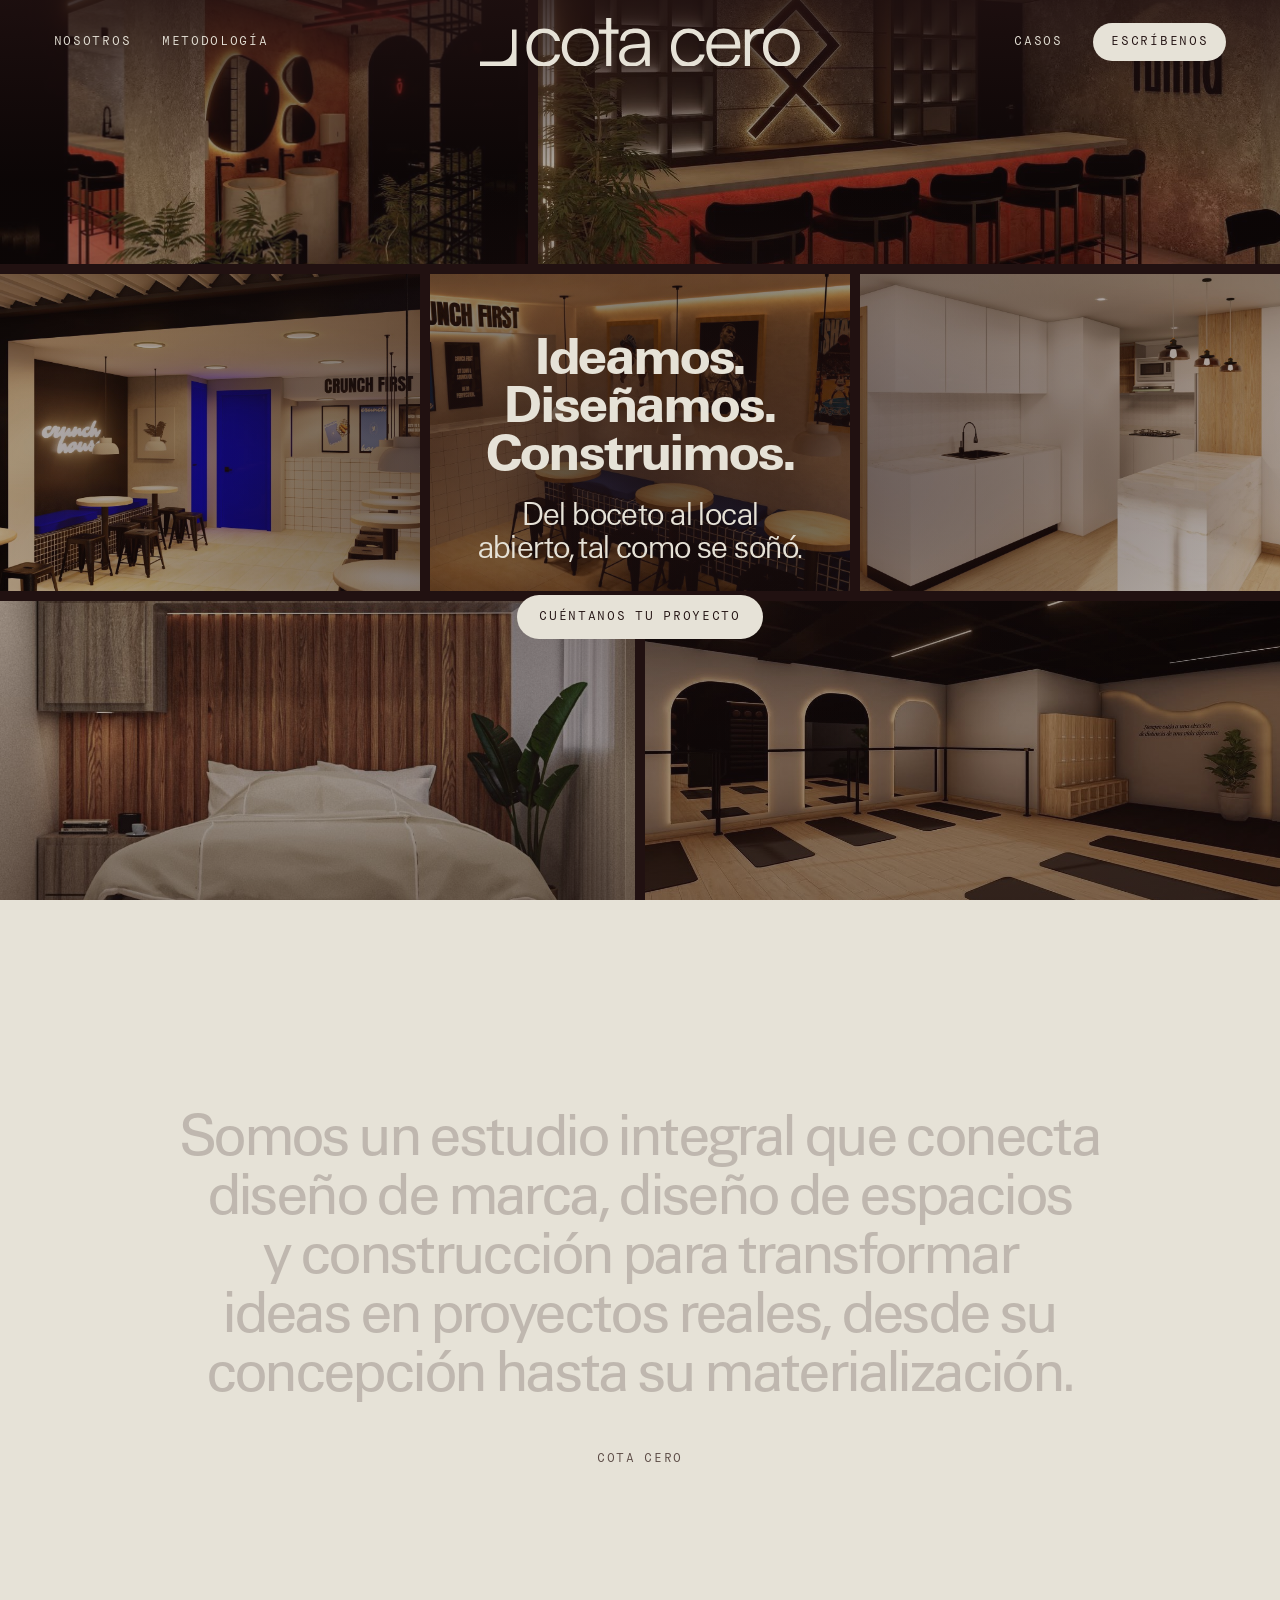
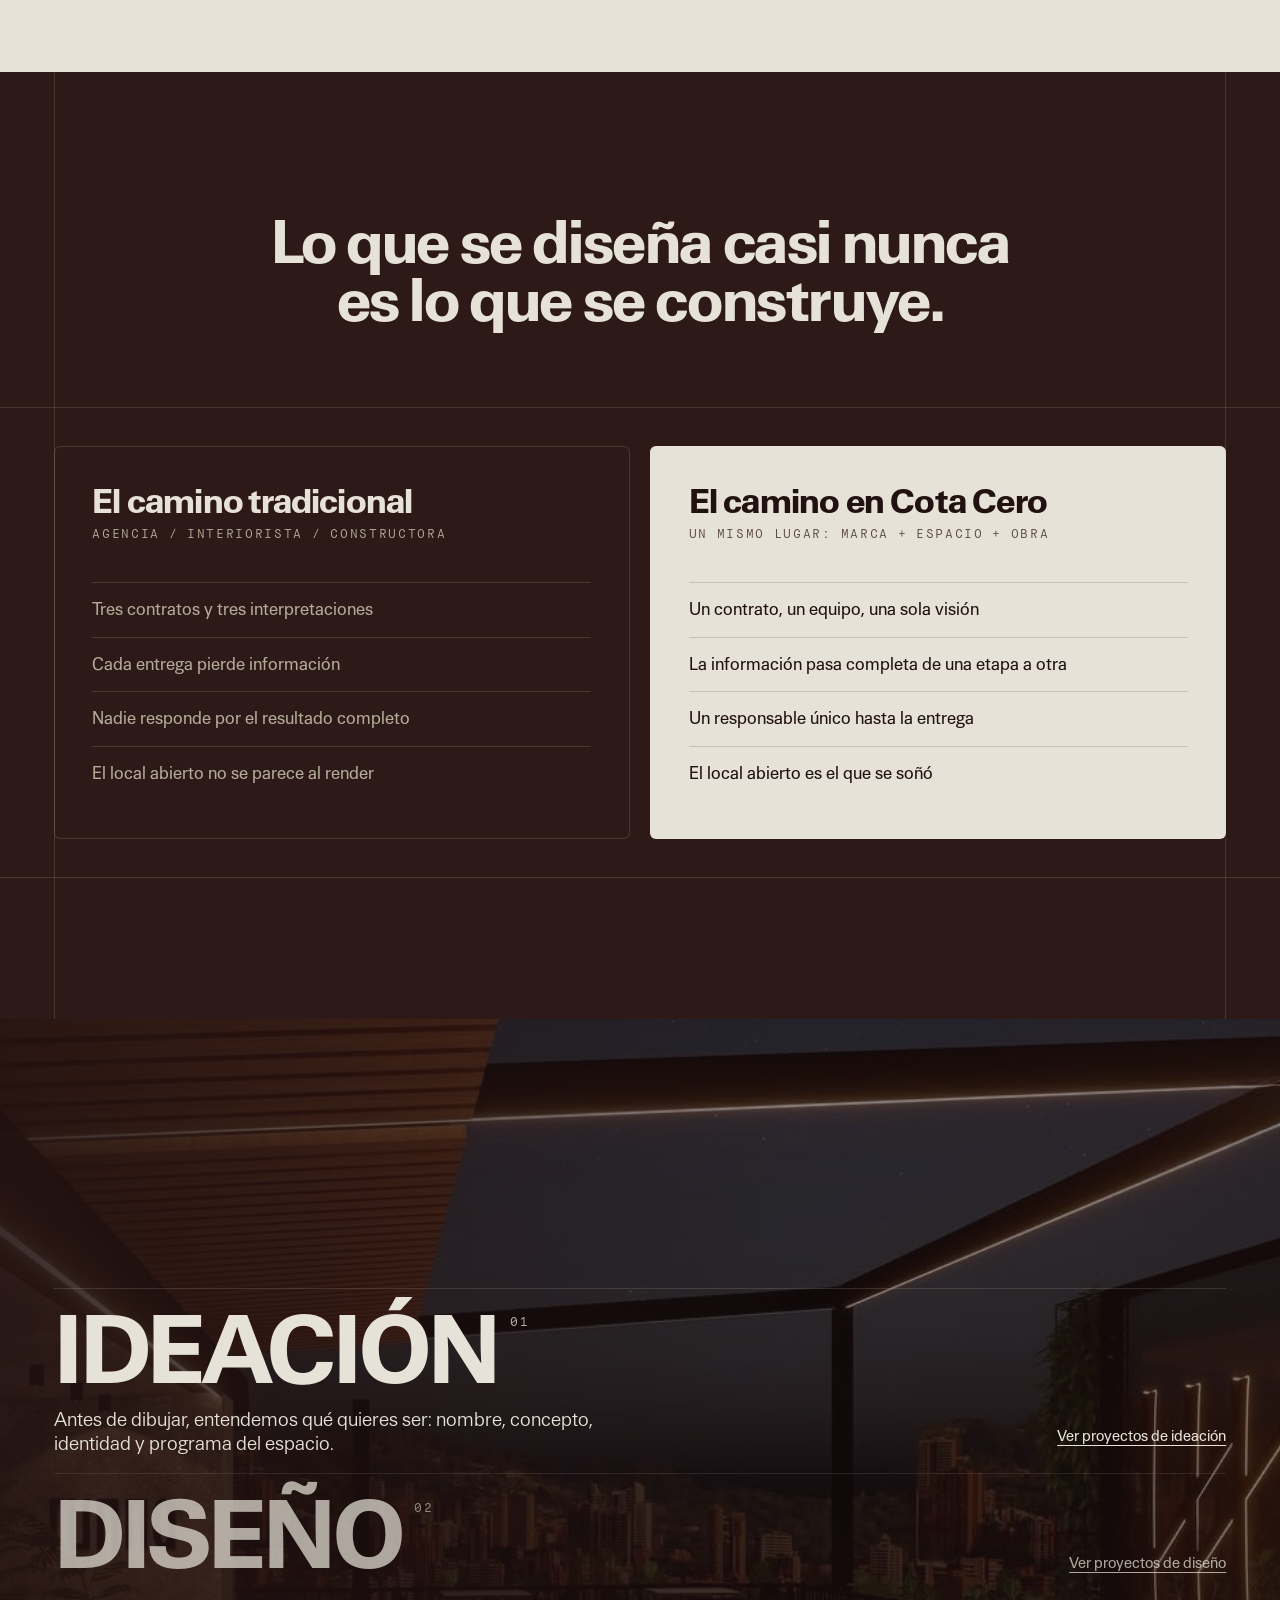
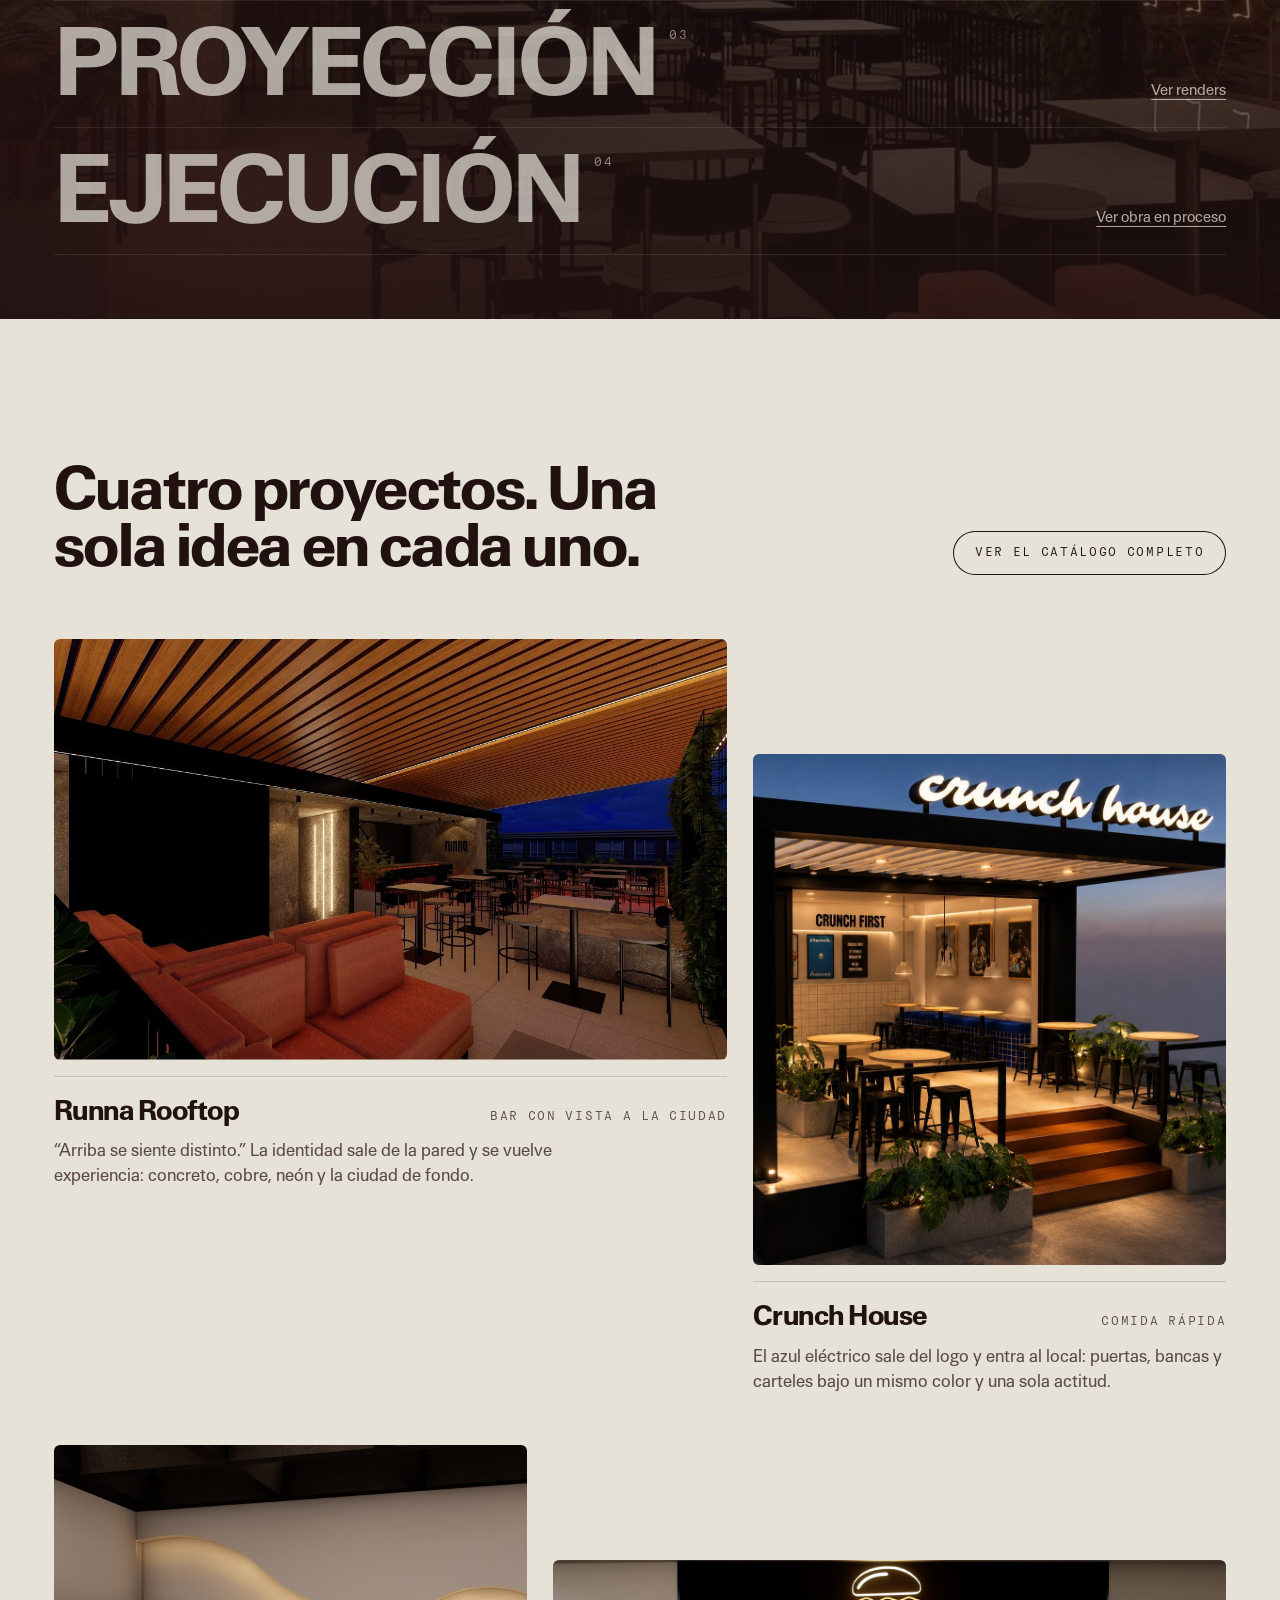
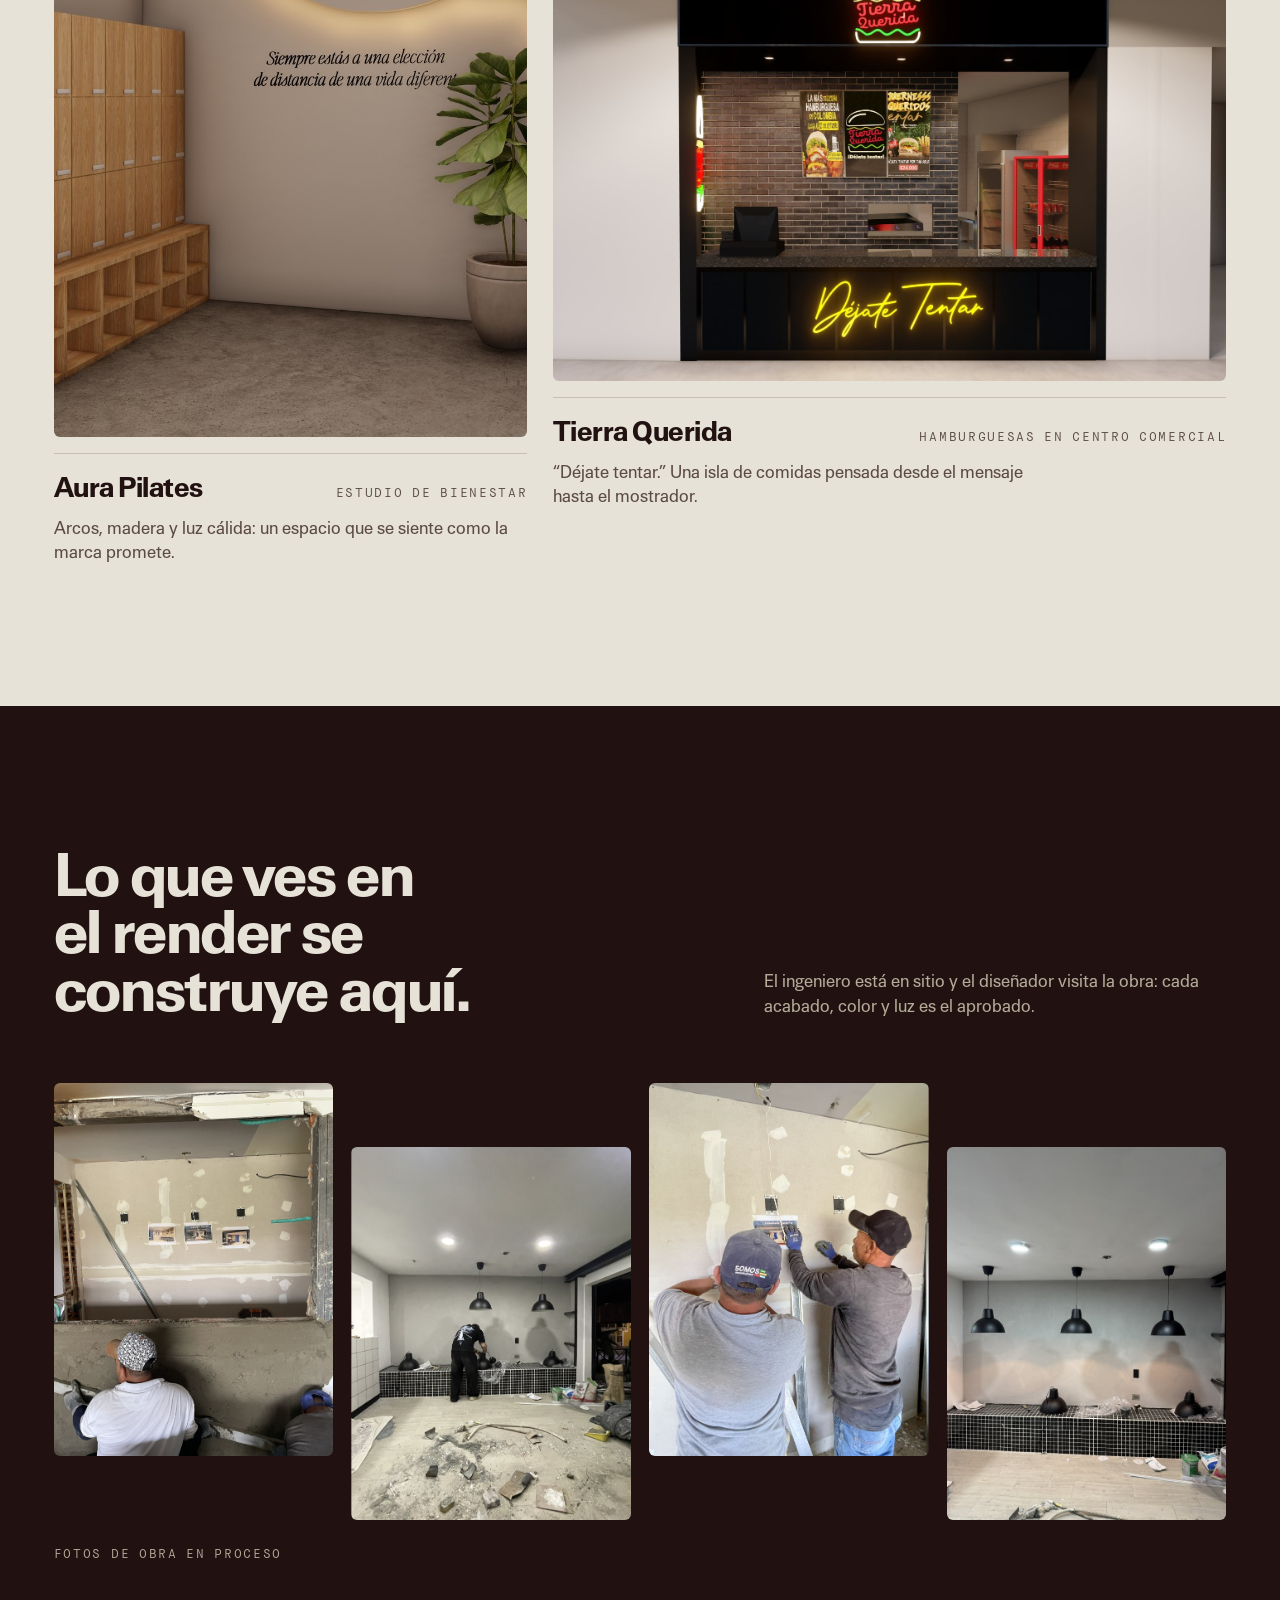
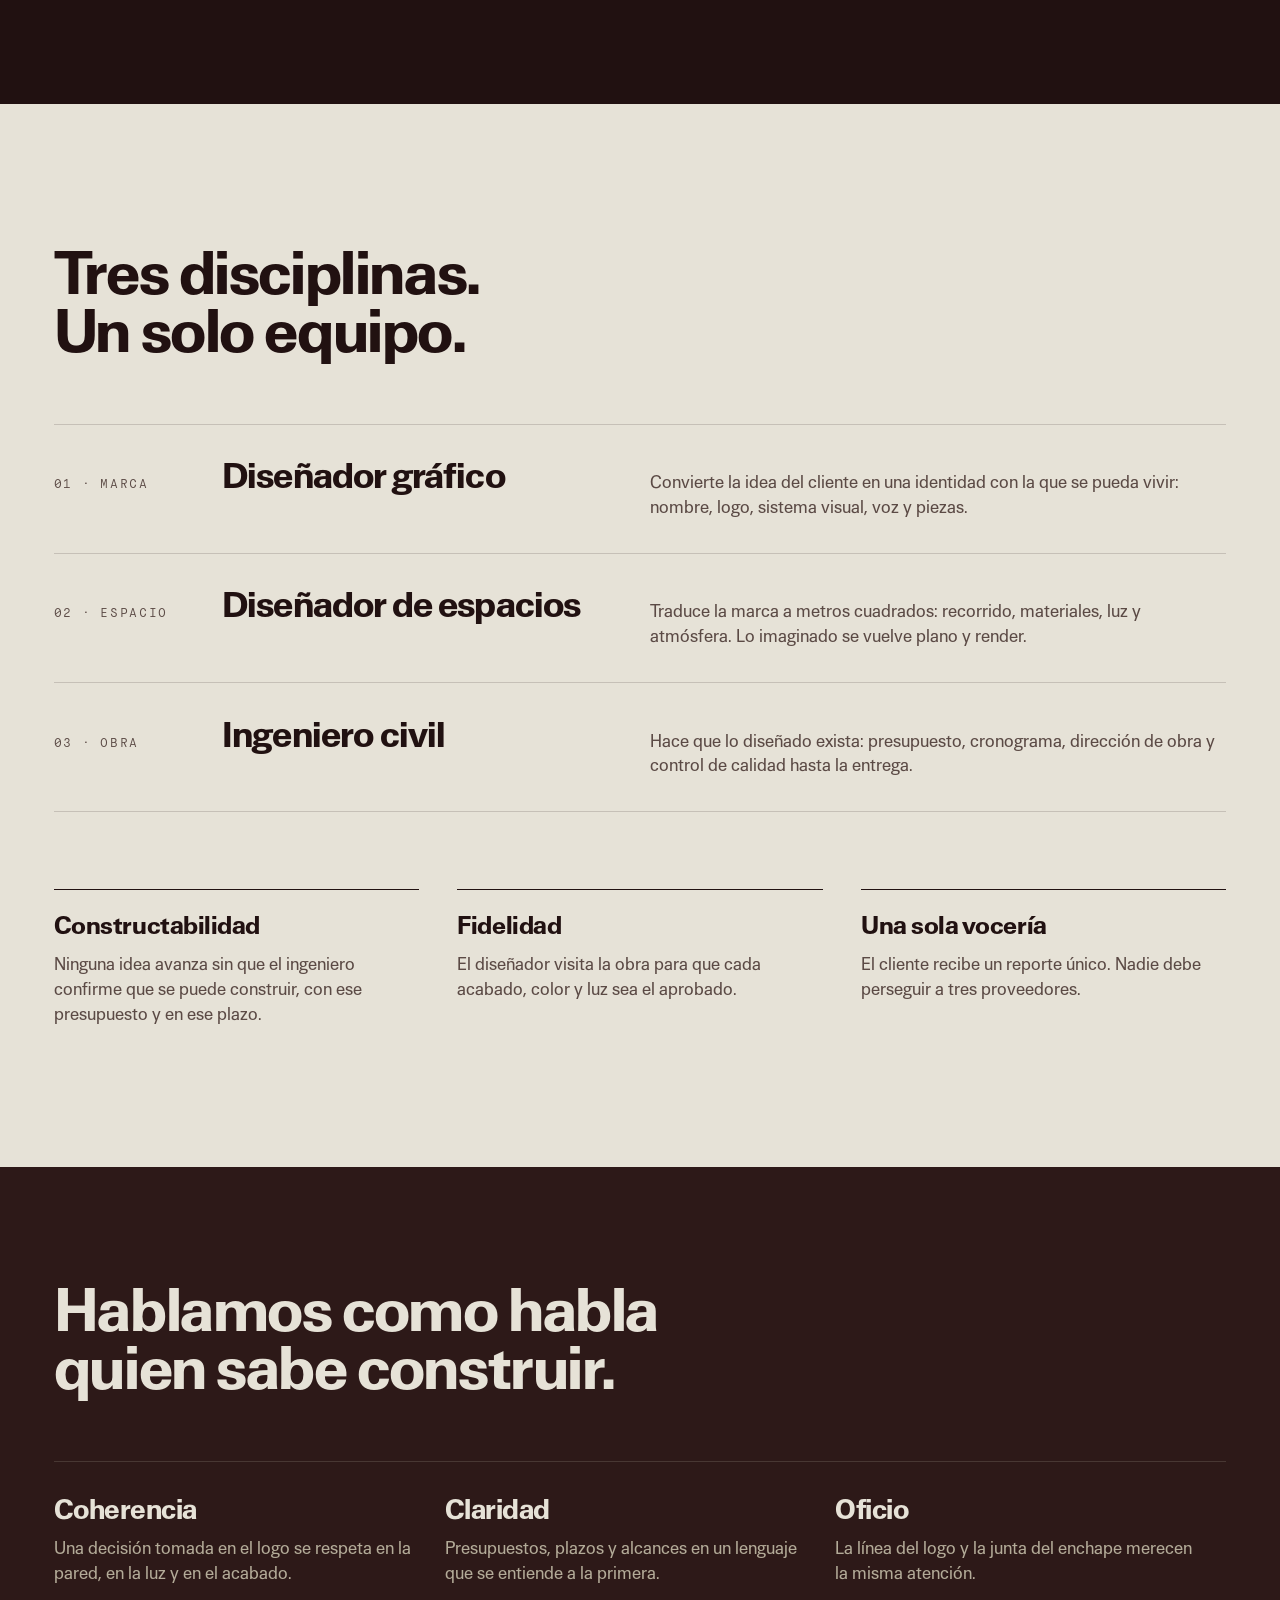
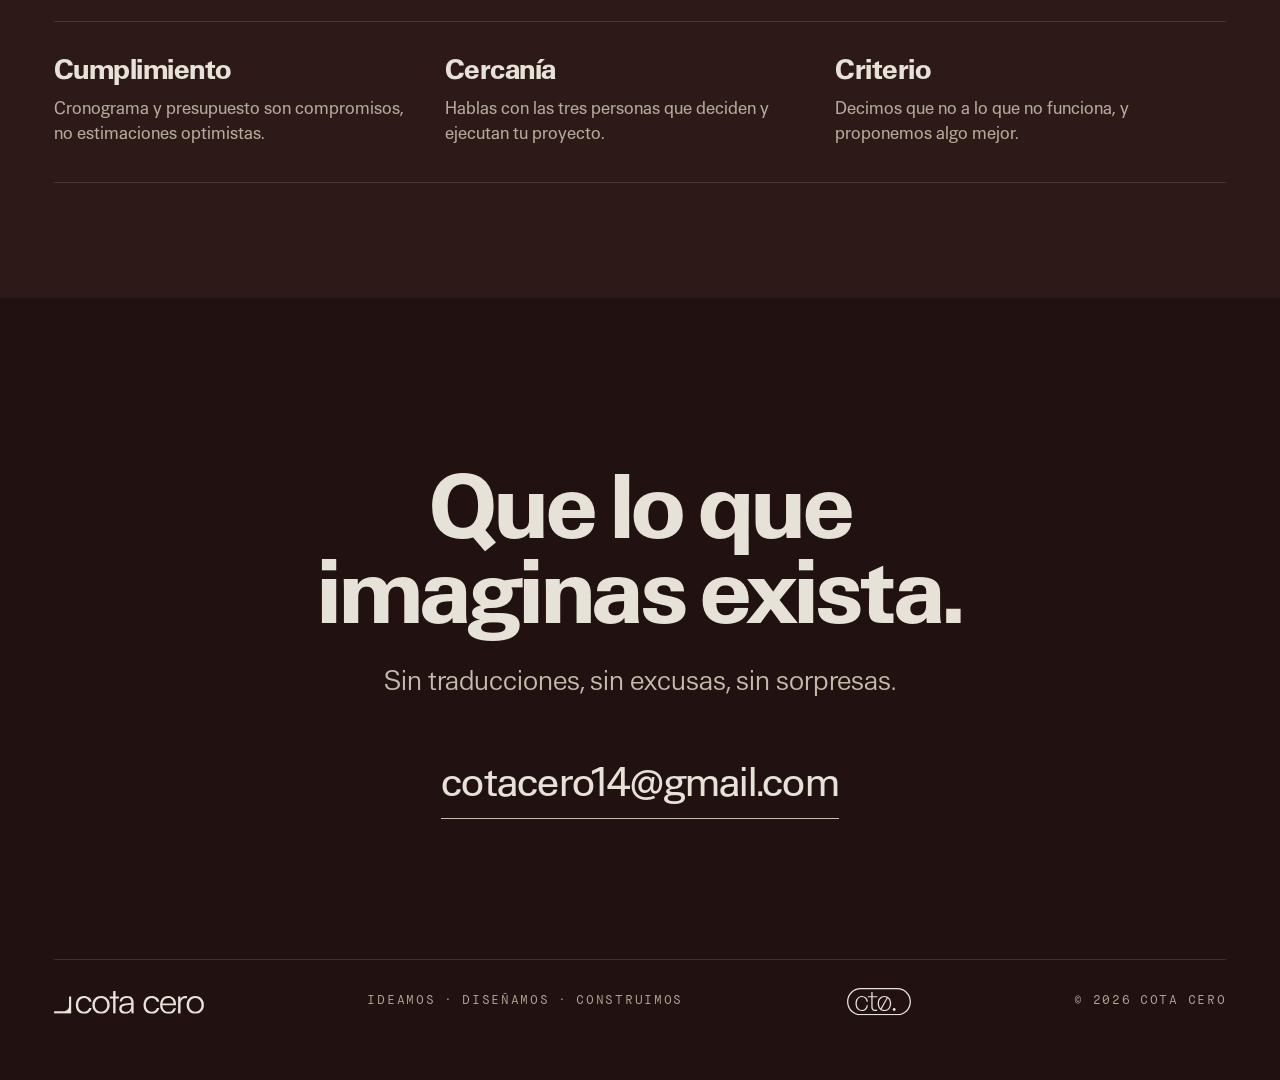
==== commit 113413ea: "Rediseno con la nueva identidad: landing basada en el Keyvisual, catalogo migrado, fuentes y logos C" ====
--- a/index.html
+++ b/index.html
@@ -4,187 +4,206 @@
 <meta charset="utf-8">
 <meta name="viewport" content="width=device-width, initial-scale=1, viewport-fit=cover">
 <title>Cota Cero — Ideamos. Diseñamos. Construimos.</title>
-<meta name="description" content="Marca, espacio y obra en un solo equipo. Del boceto al local abierto, tal como se ideó.">
-<meta name="theme-color" content="#121411">
-<link rel="icon" href="_assets/simbolo.svg" type="image/svg+xml">
-<link rel="preconnect" href="https://fonts.googleapis.com"><link rel="preconnect" href="https://fonts.gstatic.com" crossorigin>
-<link href="https://fonts.googleapis.com/css2?family=Bricolage+Grotesque:opsz,wght@12..96,500;12..96,700;12..96,800&family=DM+Sans:wght@400;500;700&family=DM+Mono:wght@400;500&family=Instrument+Serif:ital@0;1&display=swap" rel="stylesheet">
+<meta name="description" content="Estudio integral que conecta diseño de marca, diseño de espacios y construcción. Del boceto al local abierto, tal como se soñó.">
+<meta name="theme-color" content="#211111">
+<meta property="og:title" content="Cota Cero — Ideamos. Diseñamos. Construimos.">
+<meta property="og:description" content="Marca, espacio y obra en un solo equipo. Del boceto al local abierto, tal como se soñó.">
+<meta property="og:image" content="_assets/web/02_DISENO_runna_e.jpg">
+<link rel="icon" href="favicon.svg" type="image/svg+xml">
+<link rel="preload" href="fonts/gstaad-bold.woff2" as="font" type="font/woff2" crossorigin>
+<link rel="preload" href="fonts/gstaad-regular.woff2" as="font" type="font/woff2" crossorigin>
 <script>document.documentElement.classList.add('js')</script>
-<link rel="stylesheet" href="landing.css">
+<link rel="stylesheet" href="site.css">
 </head>
 <body>
-<svg width="0" height="0" style="position:absolute" aria-hidden="true"><symbol id="sym" viewBox="0 0 100 100"><g fill="currentColor" stroke="var(--knock,#121411)" stroke-width="3.2" stroke-linejoin="round"><path transform="rotate(-36 50 90) translate(50 90) scale(.7) translate(-50 -90)" d="M50 90C30 68 30 32 50 6C70 32 70 68 50 90Z"/><path transform="rotate(36 50 90) translate(50 90) scale(.7) translate(-50 -90)" d="M50 90C30 68 30 32 50 6C70 32 70 68 50 90Z"/><path d="M50 90C30 68 30 32 50 6C70 32 70 68 50 90Z"/></g><rect x="12" y="94" width="76" height="3.4" fill="currentColor"/></symbol></svg>
+<svg width="0" height="0" style="position:absolute" aria-hidden="true" focusable="false">
+<symbol id="wm" viewBox="0 0 1920 292.79" fill="currentColor"><path d="M191.83,193.01c0,37.19-30.15,67.34-67.34,67.34H0v27.4h219.23V69.2h-27.4v123.81Z"/><path d="M425.37,252.41c-12.03,8.28-26.32,12.41-42.86,12.41-14.74,0-27.6-3.61-38.57-10.83-10.98-7.22-19.48-17.29-25.49-30.23-6.02-12.93-9.02-28.12-9.02-45.56s3.23-33.16,9.7-46.24c6.47-13.08,15.41-23.23,26.84-30.45,11.43-7.22,24.36-10.83,38.8-10.83,15.34,0,28.87,4.06,40.6,12.18,11.73,8.12,19.7,19.7,23.91,34.74h31.13c-4.22-22.56-14.97-40.6-32.26-54.14-17.3-13.53-38.58-20.3-63.84-20.3-21.06,0-39.48,4.89-55.27,14.66-15.79,9.78-28.13,23.31-36.99,40.6-8.87,17.3-13.31,37.37-13.31,60.23s4.36,42.86,13.08,60c8.72,17.14,20.82,30.45,36.32,39.93,15.49,9.47,33.61,14.21,54.36,14.21,16.54,0,31.65-3.09,45.34-9.25,13.68-6.16,25.19-14.81,34.51-25.94,9.32-11.12,15.64-24.06,18.95-38.8h-31.58c-4.22,14.14-12.34,25.34-24.36,33.61Z"/><path d="M658.84,78.05c-16.69-9.92-35.72-14.89-57.07-14.89s-40,4.96-56.84,14.89c-16.85,9.92-30.08,23.46-39.7,40.6-9.63,17.14-14.44,36.99-14.44,59.55s4.81,41.58,14.44,58.87c9.62,17.3,22.86,30.9,39.7,40.83,16.84,9.92,35.79,14.89,56.84,14.89s40.38-4.96,57.07-14.89c16.69-9.92,29.85-23.53,39.48-40.83,9.62-17.29,14.44-36.92,14.44-58.87s-4.81-42.41-14.44-59.55c-9.63-17.14-22.78-30.68-39.48-40.6ZM671.02,223.09c-6.77,13.08-16.09,23.31-27.97,30.68-11.89,7.37-25.64,11.05-41.28,11.05s-29.4-3.68-41.28-11.05c-11.89-7.37-21.21-17.59-27.97-30.68-6.77-13.08-10.15-28.2-10.15-45.34s3.39-31.73,10.15-44.66c6.77-12.93,16.09-23.16,27.97-30.68,11.88-7.51,25.64-11.28,41.28-11.28s29.4,3.76,41.28,11.28c11.88,7.52,21.2,17.75,27.97,30.68,6.77,12.94,10.15,27.82,10.15,44.66s-3.39,32.26-10.15,45.34Z"/><polygon points="787.64 0 756.96 0 756.96 69.03 713.2 69.03 713.2 95.19 756.96 95.19 756.96 287.38 787.64 287.38 787.64 95.19 831.4 95.19 831.4 69.03 787.64 69.03 787.64 0"/><path d="M976.67,71.96c-12.94-5.87-27.97-8.8-45.11-8.8s-33.39,3.01-46.92,9.02c-13.54,6.02-24.07,14.44-31.58,25.26-7.52,10.83-11.28,23.62-11.28,38.35h28.42c0-14.73,5.26-26.17,15.79-34.29,10.52-8.12,25.41-12.18,44.66-12.18,10.83,0,20.6,1.66,29.32,4.96,8.72,3.31,15.64,9.1,20.75,17.37,5.11,8.28,7.67,19.63,7.67,34.06v7.22l-72.18,5.87c-25.57,2.11-45.57,9.18-60,21.2-14.44,12.03-21.66,28.13-21.66,48.27,0,18.95,6.54,34.44,19.62,46.47,13.08,12.03,31.2,18.05,54.36,18.05,18.34,0,34.66-3.84,48.95-11.5,14.28-7.67,24.73-18.42,31.35-32.26l4.06,38.35h26.17v-141.21c0-19.24-3.84-34.96-11.51-47.14-7.67-12.18-17.97-21.2-30.9-27.07ZM988.4,188.13c0,23.46-6.31,42.56-18.95,57.3-12.63,14.74-30.53,22.11-53.69,22.11-15.04,0-27.07-3.38-36.09-10.15-9.02-6.77-13.53-16.76-13.53-30,0-12.03,4.51-22.25,13.53-30.68,9.02-8.42,23.76-13.53,44.21-15.34l64.51-4.96v11.73Z"/><path d="M1292.46,252.41c-12.03,8.28-26.32,12.41-42.86,12.41-14.74,0-27.6-3.61-38.57-10.83-10.98-7.22-19.48-17.29-25.49-30.23-6.02-12.93-9.02-28.12-9.02-45.56s3.23-33.16,9.7-46.24c6.47-13.08,15.41-23.23,26.84-30.45,11.43-7.22,24.36-10.83,38.8-10.83,15.34,0,28.87,4.06,40.6,12.18,11.73,8.12,19.7,19.7,23.91,34.74h31.13c-4.22-22.56-14.97-40.6-32.26-54.14-17.3-13.53-38.58-20.3-63.84-20.3-21.06,0-39.48,4.89-55.27,14.66-15.79,9.78-28.13,23.31-36.99,40.6-8.87,17.3-13.31,37.37-13.31,60.23s4.36,42.86,13.08,60c8.72,17.14,20.82,30.45,36.32,39.93,15.49,9.47,33.61,14.21,54.36,14.21,16.54,0,31.65-3.09,45.34-9.25,13.68-6.16,25.19-14.81,34.51-25.94,9.32-11.12,15.64-24.06,18.95-38.8h-31.58c-4.22,14.14-12.34,25.34-24.36,33.61Z"/><path d="M1514.65,76.24c-14.89-8.72-32.26-13.08-52.11-13.08s-38.95,4.89-54.59,14.66c-15.64,9.78-27.9,23.31-36.77,40.6-8.87,17.3-13.31,37.22-13.31,59.78s4.51,42.86,13.53,60,21.58,30.53,37.67,40.15c16.08,9.62,34.66,14.44,55.72,14.44,25.86,0,47.07-6.09,63.61-18.27,16.54-12.18,27.67-29.7,33.38-52.56h-29.77c-3.91,14.44-11.58,25.42-23.01,32.93-11.43,7.52-26.02,11.28-43.76,11.28-24.67,0-43.69-7.97-57.07-23.91-12.24-14.57-18.81-34.62-19.86-60h173.48v-15.34c0-20.75-4.14-38.87-12.41-54.36-8.28-15.49-19.85-27.59-34.74-36.32ZM1388.98,159.71c1.28-11.11,3.97-21.13,8.14-30,6.01-12.78,14.66-22.63,25.94-29.55,11.28-6.91,24.43-10.38,39.47-10.38,20.45,0,36.92,6.39,49.4,19.17,12.48,12.79,18.72,29.71,18.72,50.75h-141.68Z"/><path d="M1703,66.32c-3.61-.9-7.07-1.5-10.38-1.8-3.31-.3-6.62-.45-9.92-.45-16.85,0-31.13,4.44-42.86,13.31-9.19,6.95-15.67,15.55-19.5,25.73l-2.15-34.08h-29.32v218.35h31.13v-124.51c0-21.05,5.93-37.74,17.82-50.08,11.88-12.33,27.89-18.5,48.05-18.5h17.14v-27.97Z"/><path d="M1905.56,118.65c-9.63-17.14-22.78-30.68-39.48-40.6-16.69-9.92-35.72-14.89-57.07-14.89s-40,4.96-56.84,14.89c-16.85,9.92-30.08,23.46-39.7,40.6-9.63,17.14-14.44,36.99-14.44,59.55s4.81,41.58,14.44,58.87c9.62,17.3,22.86,30.9,39.7,40.83,16.84,9.92,35.79,14.89,56.84,14.89s40.38-4.96,57.07-14.89c16.69-9.92,29.85-23.53,39.48-40.83,9.62-17.29,14.44-36.92,14.44-58.87s-4.81-42.41-14.44-59.55ZM1878.27,223.09c-6.77,13.08-16.09,23.31-27.97,30.68-11.89,7.37-25.64,11.05-41.28,11.05s-29.4-3.68-41.28-11.05c-11.89-7.37-21.21-17.59-27.97-30.68-6.77-13.08-10.15-28.2-10.15-45.34s3.39-31.73,10.15-44.66c6.77-12.93,16.09-23.16,27.97-30.68,11.88-7.51,25.64-11.28,41.28-11.28s29.4,3.76,41.28,11.28c11.88,7.52,21.2,17.75,27.97,30.68,6.77,12.94,10.15,27.82,10.15,44.66s-3.39,32.26-10.15,45.34Z"/></symbol>
+<symbol id="iso" viewBox="0 0 1920 820.71" fill="currentColor"><path d="M1509.65,0H410.35C184.08,0,0,184.08,0,410.35s184.08,410.35,410.35,410.35h1099.29c226.27,0,410.35-184.08,410.35-410.35S1735.92,0,1509.65,0ZM1509.65,782.03H410.35c-204.94,0-371.67-166.73-371.67-371.67S205.41,38.68,410.35,38.68h1099.29c204.94,0,371.67,166.73,371.67,371.67s-166.73,371.67-371.67,371.67Z"/><path d="M364.86,296.31c22.72-16.34,49.04-24.52,78.97-24.52,38.23,0,70.24,12.05,96.01,36.16,25.77,24.11,42.52,58.06,50.29,101.83h38.23c-5.55-35.46-16.91-65.94-34.08-91.44-17.19-25.48-38.52-45.02-64.01-58.6-25.49-13.57-54.59-20.37-87.28-20.37-37.13,0-69.97,9.56-98.5,28.68-28.55,19.12-50.85,45.59-66.92,79.38-16.08,33.81-24.11,72.88-24.11,117.21s8.03,84.52,24.11,118.87c16.07,34.37,38.36,61.1,66.92,80.22,28.53,19.12,61.37,28.68,98.5,28.68,32.69,0,62.06-6.94,88.11-20.78,26.04-13.85,47.51-33.52,64.42-59.02,16.9-25.48,27.85-55.97,32.83-91.44h-37.41c-7.77,43.22-24.52,77.18-50.29,101.83-25.77,24.67-58.06,36.99-96.84,36.99-29.93,0-56.25-8.17-78.97-24.52-22.73-16.34-40.46-39.34-53.2-68.99-12.75-29.64-19.12-63.59-19.12-101.83s6.36-71.76,19.12-100.58c12.74-28.81,30.47-51.4,53.2-67.75Z"/><path d="M768.02,118h-39.07v129.67h-107.23v31.59h107.23v287.61c0,30.48,5.53,54.86,16.63,73.15,11.08,18.29,25.77,31.46,44.05,39.49,18.29,8.03,38.51,12.05,60.68,12.05,8.86,0,17.59-.7,26.18-2.08,8.58-1.39,17.87-4.03,27.85-7.9v-34.08c-8.87,3.32-17.04,5.55-24.52,6.65-7.48,1.12-15.66,1.66-24.52,1.66-24.94,0-45.72-6.92-62.34-20.78-16.63-13.85-24.94-39.07-24.94-75.64v-280.13h140.48v-31.59h-140.48V118Z"/><path d="M1268.02,302.54c-18.02-19.95-39.35-35.33-64.01-46.13-24.66-10.81-51.95-16.21-81.87-16.21s-57.23,5.4-81.88,16.21c-24.67,10.81-46.01,26.18-64.01,46.13-18.02,19.95-32,43.78-41.98,71.49-9.97,27.72-14.96,57.92-14.96,90.61s4.99,63.73,14.96,91.44c9.98,27.72,23.96,51.82,41.98,72.32,18,20.51,39.34,36.16,64.01,46.97,24.65,10.81,51.95,16.21,81.88,16.21s57.21-5.4,81.87-16.21c24.65-10.81,45.99-26.46,64.01-46.97,18-20.5,32-44.6,41.98-72.32,9.97-27.7,14.96-58.19,14.96-91.44s-4.99-62.89-14.96-90.61c-9.98-27.7-23.98-51.54-41.98-71.49ZM979.57,567.29c-14.13-29.09-21.19-63.3-21.19-102.66s7.06-72.45,21.19-101c14.13-28.53,33.52-50.84,58.19-66.92,24.65-16.07,52.79-24.11,84.38-24.11,25.57,0,48.82,5.39,69.84,15.93l-.7,1.25-4.68,8.25h.04s-176.53,313.85-176.53,313.85c-11.99-12.63-22.2-27.45-30.53-44.6ZM1264.69,567.29c-14.13,29.09-33.54,51.68-58.19,67.75-24.67,16.08-52.79,24.11-84.37,24.11s-59.72-8.03-84.38-24.11c-.11-.07-.2-.15-.31-.22l183.93-327.01c17.69,14.76,32.17,33.32,43.31,55.82,14.13,28.55,21.19,62.21,21.19,101s-7.06,73.57-21.19,102.66Z"/><path d="M1415.56,599.3c-12.2,0-22.44,4.16-30.76,12.47-8.31,8.31-12.47,18.85-12.47,31.59s4.16,23.28,12.47,31.59c8.31,8.31,18.56,12.47,30.76,12.47s23.28-4.16,31.59-12.47c8.31-8.31,12.47-18.83,12.47-31.59s-4.16-23.28-12.47-31.59c-8.31-8.31-18.85-12.47-31.59-12.47Z"/></symbol>
+</svg>
 
 <header class="top" id="top">
-  <a class="logo" href="#inicio" aria-label="Cota Cero, inicio"><svg viewBox="0 0 100 100"><use href="#sym"/></svg><span>cota cero</span></a>
-  <nav aria-label="Principal">
-    <a href="#fases">Fases</a><a href="#casos">Casos</a><a href="#equipo">Equipo</a>
-    <a class="btn sm" href="#contacto">Escríbenos</a>
-  </nav>
+  <nav class="l" aria-label="Principal"><a href="#nosotros">Nosotros</a><a href="#metodologia">Metodología</a></nav>
+  <a class="logo" href="#inicio" aria-label="Cota Cero, inicio"><svg viewBox="0 0 1920 292.79"><use href="#wm"/></svg></a>
+  <nav class="r" aria-label="Secundaria"><a href="#casos">Casos</a><a class="pill" href="#contacto">Escríbenos</a></nav>
 </header>
 
-<main>
+<main id="inicio">
+
 <!-- HERO -->
-<section class="hero" id="inicio">
-  <img class="bg" src="_assets/web/02_DISENO_runna_e.jpg" alt="" fetchpriority="high">
+<section class="hero">
+  <div class="mosaic" aria-hidden="true">
+    <div class="m1" style="--i:0"><img src="_assets/web/02_DISENO_runna_d.jpg" alt="" fetchpriority="high"></div>
+    <div class="m2" style="--i:1"><img src="_assets/web/02_DISENO_runna_c.jpg" alt="" fetchpriority="high"></div>
+    <div class="m3" style="--i:2"><img src="_assets/web/02_DISENO_crunch_a.jpg" alt=""></div>
+    <div class="m4" style="--i:3"><img src="_assets/web/02_DISENO_crunch_c.jpg" alt=""></div>
+    <div class="m5" style="--i:4"><img src="_assets/web/02_DISENO_medellin_cocina.jpg" alt=""></div>
+    <div class="m6" style="--i:5"><img src="_assets/web/02_DISENO_marinilla_hab.jpg" alt=""></div>
+    <div class="m7" style="--i:6"><img src="_assets/web/02_DISENO_aura_a.jpg" alt=""></div>
+  </div>
+  <div class="in">
+    <h1><span>Ideamos.</span><span>Diseñamos.</span><span>Construimos.</span></h1>
+    <p class="sub">Del boceto al local abierto, tal como se soñó.</p>
+    <a class="pill go" href="#contacto">Cuéntanos tu proyecto</a>
+  </div>
+</section>
+
+<!-- DECLARACIÓN -->
+<section class="decl" id="nosotros">
+  <p id="decl">Somos un estudio integral que conecta diseño de marca, diseño de espacios y construcción para transformar ideas en proyectos reales, desde su concepción hasta su materialización.</p>
+  <span class="mono sig">Cota Cero</span>
+</section>
+
+<!-- POR QUÉ EXISTIMOS -->
+<section class="why">
   <div class="wrap">
-    <p class="mono rv">Marca · Espacio · Obra</p>
-    <h1><span class="rv" style="--d:1">Ideamos.</span> <span class="rv" style="--d:2">Diseñamos.</span> <span class="rv" style="--d:3">Construimos.</span></h1>
-    <p class="serif rv" style="--d:4">Del boceto al local abierto, tal como se ideó.</p>
-    <div class="cta rv" style="--d:5">
-      <a class="btn" href="#contacto">Cuéntanos tu proyecto</a>
-      <a class="btn ghost" href="catalogo.html">Ver el catálogo</a>
-    </div>
-  </div>
-  <p class="credit mono" aria-hidden="true">Proyecto Runna · render</p>
-</section>
-
-<!-- PROMESA -->
-<section class="promesa" id="promesa">
-  <div class="wrap">
-    <p class="mono rv">Por qué existimos</p>
-    <h2 class="rv" style="--d:1">Lo que se diseña casi nunca es lo que se construye.</h2>
+    <h2>Lo que se diseña casi nunca es lo que se construye.</h2>
+    <div class="rule"></div>
     <div class="vs">
-      <article class="rv" style="--d:2">
+      <article class="old">
         <h3>El camino tradicional</h3>
-        <p class="chain mono">Agencia → Interiorista → Constructora</p>
-        <ul><li>Tres contratos y tres interpretaciones</li><li>Cada entrega pierde información</li><li>Nadie responde por el resultado completo</li><li>El local abierto no se parece al render</li></ul>
+        <span class="chain mono">Agencia / Interiorista / Constructora</span>
+        <ul>
+          <li>Tres contratos y tres interpretaciones</li>
+          <li>Cada entrega pierde información</li>
+          <li>Nadie responde por el resultado completo</li>
+          <li>El local abierto no se parece al render</li>
+        </ul>
       </article>
-      <article class="us rv" style="--d:3">
-        <h3>El camino Cota Cero</h3>
-        <p class="chain mono">Marca + Espacio + Obra</p>
-        <ul><li>Un contrato, un equipo, una sola visión</li><li>La información pasa completa de una etapa a otra</li><li>Un responsable único hasta la entrega</li><li>El local abierto es el que se ideó</li></ul>
+      <article class="us">
+        <h3>El camino en Cota Cero</h3>
+        <span class="chain mono">Un mismo lugar: Marca + Espacio + Obra</span>
+        <ul>
+          <li>Un contrato, un equipo, una sola visión</li>
+          <li>La información pasa completa de una etapa a otra</li>
+          <li>Un responsable único hasta la entrega</li>
+          <li>El local abierto es el que se soñó</li>
+        </ul>
       </article>
     </div>
-  </div>
-</section>
-
-<!-- FASES -->
-<section class="fases" id="fases">
-  <article class="fase f1" id="ideacion">
-    <div class="wrap grid">
-      <div class="txt">
-        <p class="mono rv">Etapa 01 · Marca</p>
-        <h2 class="rv" style="--d:1">Ideación</h2>
-        <p class="lead rv" style="--d:2">Antes de dibujar, entendemos qué quieres ser. Convertimos una intuición en nombre, concepto y rumbo.</p>
-        <ul class="svc">
-          <li class="rv" style="--d:2"><b>Descubrimiento</b><span>Talleres con el cliente, público, competencia y referencias.</span></li>
-          <li class="rv" style="--d:3"><b>Concepto y nombre</b><span>Territorio de marca, naming, manifiesto y personalidad.</span></li>
-          <li class="rv" style="--d:4"><b>Logo e identidad</b><span>Isotipo, paleta, tipografía y manual de marca.</span></li>
-          <li class="rv" style="--d:5"><b>Programa del espacio</b><span>Qué necesita el local, cuántas personas, qué flujo.</span></li>
-        </ul>
-        <a class="link rv" style="--d:5" href="catalogo.html#ideacion">Ver proyectos de ideación <span aria-hidden="true">→</span></a>
-      </div>
-      <figure class="im"><img src="_assets/web/01_IDEACION_03_runna.jpg" alt="Identidad de marca de Runna: merch, señalética, redes y vallas" loading="lazy"><figcaption class="mono">Runna · identidad</figcaption></figure>
-    </div>
-  </article>
-
-  <article class="fase f2" id="diseno">
-    <div class="wrap grid">
-      <div class="txt">
-        <p class="mono rv">Etapa 02 · Espacio</p>
-        <h2 class="rv" style="--d:1">Diseño</h2>
-        <p class="lead rv" style="--d:2">La idea toma forma: planos, materiales, luz y renders fotorrealistas para decidir antes de construir.</p>
-        <ul class="svc">
-          <li class="rv" style="--d:2"><b>Diseño de espacios</b><span>Distribución, mobiliario, materiales, iluminación.</span></li>
-          <li class="rv" style="--d:3"><b>Renders fotorrealistas</b><span>Vistas del proyecto terminado, de día y de noche.</span></li>
-          <li class="rv" style="--d:4"><b>Planos y detalles</b><span>Documentación técnica lista para obra.</span></li>
-          <li class="rv" style="--d:5"><b>Ambientación y marca</b><span>Neones, gráfica, señalética y piezas a medida.</span></li>
-        </ul>
-        <a class="link rv" style="--d:5" href="catalogo.html#diseno">Ver renders <span aria-hidden="true">→</span></a>
-      </div>
-      <figure class="im"><img src="_assets/web/02_DISENO_runna_c.jpg" alt="Render del rooftop Runna" loading="lazy"><figcaption class="mono">Runna · render</figcaption></figure>
-    </div>
-  </article>
-
-  <article class="fase f3" id="ejecucion">
-    <div class="wrap grid">
-      <div class="txt">
-        <p class="mono rv">Etapa 03 · Obra</p>
-        <h2 class="rv" style="--d:1">Ejecución</h2>
-        <p class="lead rv" style="--d:2">El mismo equipo que lo diseñó lo construye. Lo que ves en el render es lo que se entrega.</p>
-        <ul class="svc">
-          <li class="rv" style="--d:2"><b>Presupuesto y cronograma</b><span>Cantidades, costos y tiempos claros desde el inicio.</span></li>
-          <li class="rv" style="--d:3"><b>Dirección de obra</b><span>Ingeniería civil en sitio, control de calidad y proveedores.</span></li>
-          <li class="rv" style="--d:4"><b>Fidelidad al diseño</b><span>Seguimiento del render a la obra, detalle por detalle.</span></li>
-          <li class="rv" style="--d:5"><b>Entrega y apertura</b><span>Remates, ajustes y local listo para operar.</span></li>
-        </ul>
-        <a class="link rv" style="--d:5" href="catalogo.html#ejecucion">Ver obra en proceso <span aria-hidden="true">→</span></a>
-      </div>
-      <figure class="im"><img src="_assets/web/03_EJECUCION_E06399A6-12B7-45C4-B208-5341183D2D41.jpg" alt="Obra en proceso de Crunch House" loading="lazy"><figcaption class="mono">Crunch House · obra en proceso</figcaption></figure>
-    </div>
-  </article>
+    <div class="rule"></div>
+  </div>
+</section>
+
+<!-- METODOLOGÍA -->
+<section class="metodo" id="metodologia">
+  <h2 class="sr">Nuestra metodología</h2>
+  <div class="stage" aria-hidden="true">
+    <img class="on" src="_assets/web/02_DISENO_runna_e.jpg" alt="">
+    <img src="_assets/web/02_DISENO_aura_a.jpg" alt="" loading="lazy">
+    <img src="_assets/web/02_DISENO_runna_c.jpg" alt="" loading="lazy">
+    <img src="_assets/web/03_EJECUCION_E06399A6-12B7-45C4-B208-5341183D2D41.jpg" alt="" loading="lazy">
+  </div>
+  <ol class="fases">
+    <li class="fase on" data-i="0">
+      <h3 tabindex="0">Ideación <sup>01</sup></h3>
+      <div class="d"><div><p>Antes de dibujar, entendemos qué quieres ser: nombre, concepto, identidad y programa del espacio.</p></div></div>
+      <a class="lk" href="catalogo.html#ideacion">Ver proyectos de ideación</a>
+    </li>
+    <li class="fase" data-i="1">
+      <h3 tabindex="0">Diseño <sup>02</sup></h3>
+      <div class="d"><div><p>Distribución, materiales, luz y mobiliario pensados desde la marca, no después de ella.</p></div></div>
+      <a class="lk" href="catalogo.html#diseno">Ver proyectos de diseño</a>
+    </li>
+    <li class="fase" data-i="2">
+      <h3 tabindex="0">Proyección <sup>03</sup></h3>
+      <div class="d"><div><p>Renders fotorrealistas y planos técnicos para decidir antes de construir, de día y de noche.</p></div></div>
+      <a class="lk" href="catalogo.html#diseno">Ver renders</a>
+    </li>
+    <li class="fase" data-i="3">
+      <h3 tabindex="0">Ejecución <sup>04</sup></h3>
+      <div class="d"><div><p>El mismo equipo que lo diseñó lo construye: presupuesto, cronograma y dirección de obra.</p></div></div>
+      <a class="lk" href="catalogo.html#ejecucion">Ver obra en proceso</a>
+    </li>
+  </ol>
 </section>
 
 <!-- CASOS -->
 <section class="casos" id="casos">
-  <div class="wrap">
-    <p class="mono rv">Marca y espacio, ya trabajando juntos</p>
-    <h2 class="rv" style="--d:1">Cuatro proyectos. Una sola idea en cada uno.</h2>
-    <div class="cards">
-      <a class="card rv" href="catalogo.html#diseno" style="--d:1"><figure><img src="_assets/web/02_DISENO_runna_a.jpg" alt="Runna Rooftop" loading="lazy"></figure>
-        <div><h3>Runna Rooftop</h3><p class="mono">Bar con vista a la ciudad</p><p>“Arriba se siente distinto.” La identidad sale de la pared y se vuelve experiencia: concreto, cobre, neón y la ciudad de fondo.</p></div></a>
-      <a class="card rv" href="catalogo.html#diseno" style="--d:2"><figure><img src="_assets/web/02_DISENO_crunch_a.jpg" alt="Crunch House" loading="lazy"></figure>
-        <div><h3>Crunch House</h3><p class="mono">Comida rápida</p><p>El azul eléctrico sale del logo y entra al local: puertas, bancas y carteles bajo un mismo color y una sola actitud.</p></div></a>
-      <a class="card rv" href="catalogo.html#diseno" style="--d:3"><figure><img src="_assets/web/02_DISENO_aura_b.jpg" alt="Aura Pilates" loading="lazy"></figure>
-        <div><h3>Aura Pilates</h3><p class="mono">Estudio de bienestar</p><p>Arcos, madera y luz cálida: un espacio que se siente como la marca promete.</p></div></a>
-      <a class="card rv" href="catalogo.html#diseno" style="--d:4"><figure><img src="_assets/web/02_DISENO_tierra.jpg" alt="Tierra Querida" loading="lazy"></figure>
-        <div><h3>Tierra Querida</h3><p class="mono">Hamburguesas en centro comercial</p><p>“Déjate tentar.” Una isla de comidas pensada desde el mensaje hasta el mostrador.</p></div></a>
-    </div>
-  </div>
+  <div class="hd">
+    <h2>Cuatro proyectos. Una sola idea en cada uno.</h2>
+    <a class="pill line" href="catalogo.html">Ver el catálogo completo</a>
+  </div>
+  <div class="grid-c">
+    <a class="c c1" href="catalogo.html#diseno">
+      <figure class="rv-clip"><img src="_assets/web/02_DISENO_runna_a.jpg" alt="Render del rooftop Runna al atardecer, con barra, mesas y la ciudad de fondo" loading="lazy"></figure>
+      <div class="t"><h3>Runna Rooftop</h3><span class="mono">Bar con vista a la ciudad</span></div>
+      <p>“Arriba se siente distinto.” La identidad sale de la pared y se vuelve experiencia: concreto, cobre, neón y la ciudad de fondo.</p>
+    </a>
+    <a class="c c2" href="catalogo.html#diseno">
+      <figure class="rv-clip"><img src="_assets/web/02_DISENO_crunch_ext.jpg" alt="Render exterior del local Crunch House de noche" loading="lazy"></figure>
+      <div class="t"><h3>Crunch House</h3><span class="mono">Comida rápida</span></div>
+      <p>El azul eléctrico sale del logo y entra al local: puertas, bancas y carteles bajo un mismo color y una sola actitud.</p>
+    </a>
+    <a class="c c3" href="catalogo.html#diseno">
+      <figure class="rv-clip"><img src="_assets/web/02_DISENO_aura_b.jpg" alt="Render del estudio Aura Pilates con casilleros de madera y una planta" loading="lazy"></figure>
+      <div class="t"><h3>Aura Pilates</h3><span class="mono">Estudio de bienestar</span></div>
+      <p>Arcos, madera y luz cálida: un espacio que se siente como la marca promete.</p>
+    </a>
+    <a class="c c4" href="catalogo.html#diseno">
+      <figure class="rv-clip"><img src="_assets/web/02_DISENO_tierra.jpg" alt="Render del local Tierra Querida con neón Déjate tentar" loading="lazy"></figure>
+      <div class="t"><h3>Tierra Querida</h3><span class="mono">Hamburguesas en centro comercial</span></div>
+      <p>“Déjate tentar.” Una isla de comidas pensada desde el mensaje hasta el mostrador.</p>
+    </a>
+  </div>
+</section>
+
+<!-- OBRA -->
+<section class="obra">
+  <div class="hd">
+    <h2>Lo que ves en el render se construye aquí.</h2>
+    <p>El ingeniero está en sitio y el diseñador visita la obra: cada acabado, color y luz es el aprobado.</p>
+  </div>
+  <div class="strip">
+    <figure class="rv-clip"><img src="_assets/web/03_EJECUCION_IMG_3425.jpg" alt="Maestro instalando acabados en un muro de obra" loading="lazy"></figure>
+    <figure class="rv-clip"><img src="_assets/web/03_EJECUCION_IMG_3575.jpg" alt="Espacio en obra negra con instalaciones a la vista" loading="lazy"></figure>
+    <figure class="rv-clip"><img src="_assets/web/03_EJECUCION_IMG_3398.jpg" alt="Dos obreros trabajando en la instalación de un muro" loading="lazy"></figure>
+    <figure class="rv-clip"><img src="_assets/web/03_EJECUCION_IMG_8961.jpg" alt="Obra en proceso con lámparas colgantes ya instaladas" loading="lazy"></figure>
+  </div>
+  <p class="cap mono">Fotos de obra en proceso</p>
 </section>
 
 <!-- EQUIPO -->
-<section class="equipo" id="equipo">
-  <div class="wrap">
-    <p class="mono rv">Tres pilares. Un solo equipo.</p>
-    <h2 class="rv" style="--d:1">Cada persona domina una disciplina y entiende las otras dos.</h2>
-    <div class="pilares">
-      <article class="p1 rv" style="--d:1"><span class="mono">01 · Marca</span><h3>Diseñador gráfico</h3><p>Convierte la idea del cliente en una identidad con la que se pueda vivir: nombre, logo, sistema visual, voz y piezas.</p></article>
-      <article class="p2 rv" style="--d:2"><span class="mono">02 · Espacio</span><h3>Diseñador de espacios</h3><p>Traduce la marca a metros cuadrados: recorrido, materiales, luz y atmósfera. Lo imaginado se vuelve plano y render.</p></article>
-      <article class="p3 rv" style="--d:3"><span class="mono">03 · Obra</span><h3>Ingeniero civil</h3><p>Hace que lo diseñado exista: presupuesto, cronograma, dirección de obra y control de calidad hasta la entrega.</p></article>
-    </div>
-    <ul class="reglas">
-      <li class="rv" style="--d:1"><b>Constructabilidad</b>Ninguna idea avanza sin que el ingeniero confirme que se puede construir, con ese presupuesto y en ese plazo.</li>
-      <li class="rv" style="--d:2"><b>Fidelidad</b>El diseñador visita la obra para que cada acabado, color y luz sea el aprobado.</li>
-      <li class="rv" style="--d:3"><b>Una sola vocería</b>El cliente recibe un reporte único. Nadie debe perseguir a tres proveedores.</li>
-    </ul>
-  </div>
-</section>
-
-<!-- VOZ / VALORES -->
-<section class="voz" id="valores">
-  <div class="wrap">
-    <p class="mono rv">Cómo trabajamos</p>
-    <blockquote class="serif rv" style="--d:1">“Entrega en 14 semanas. Aquí está el cronograma.”</blockquote>
-    <p class="sub rv" style="--d:2">Hablamos como habla quien sabe construir: sin adornos, con calidez y con datos.</p>
-    <ul class="vals">
-      <li class="rv" style="--d:1"><b>Coherencia</b>Una decisión tomada en el logo se respeta en la pared, en la luz y en el acabado.</li>
-      <li class="rv" style="--d:2"><b>Claridad</b>Presupuestos, plazos y alcances en un lenguaje que se entiende a la primera.</li>
-      <li class="rv" style="--d:3"><b>Oficio</b>La línea del logo y la junta del enchape merecen la misma atención.</li>
-      <li class="rv" style="--d:4"><b>Cumplimiento</b>Cronograma y presupuesto son compromisos, no estimaciones optimistas.</li>
-      <li class="rv" style="--d:5"><b>Cercanía</b>Hablas con las tres personas que deciden y ejecutan tu proyecto.</li>
-      <li class="rv" style="--d:6"><b>Criterio</b>Decimos que no a lo que no funciona, y proponemos algo mejor.</li>
-    </ul>
-  </div>
+<section class="equipo">
+  <h2>Tres disciplinas. Un solo equipo.</h2>
+  <ul class="pil">
+    <li><span class="mono">01 · Marca</span><h3>Diseñador gráfico</h3><p>Convierte la idea del cliente en una identidad con la que se pueda vivir: nombre, logo, sistema visual, voz y piezas.</p></li>
+    <li><span class="mono">02 · Espacio</span><h3>Diseñador de espacios</h3><p>Traduce la marca a metros cuadrados: recorrido, materiales, luz y atmósfera. Lo imaginado se vuelve plano y render.</p></li>
+    <li><span class="mono">03 · Obra</span><h3>Ingeniero civil</h3><p>Hace que lo diseñado exista: presupuesto, cronograma, dirección de obra y control de calidad hasta la entrega.</p></li>
+  </ul>
+  <ul class="reglas">
+    <li><b>Constructabilidad</b><span>Ninguna idea avanza sin que el ingeniero confirme que se puede construir, con ese presupuesto y en ese plazo.</span></li>
+    <li><b>Fidelidad</b><span>El diseñador visita la obra para que cada acabado, color y luz sea el aprobado.</span></li>
+    <li><b>Una sola vocería</b><span>El cliente recibe un reporte único. Nadie debe perseguir a tres proveedores.</span></li>
+  </ul>
+</section>
+
+<!-- VALORES -->
+<section class="vals">
+  <h2>Hablamos como habla quien sabe construir.</h2>
+  <ul>
+    <li><b>Coherencia</b>Una decisión tomada en el logo se respeta en la pared, en la luz y en el acabado.</li>
+    <li><b>Claridad</b>Presupuestos, plazos y alcances en un lenguaje que se entiende a la primera.</li>
+    <li><b>Oficio</b>La línea del logo y la junta del enchape merecen la misma atención.</li>
+    <li><b>Cumplimiento</b>Cronograma y presupuesto son compromisos, no estimaciones optimistas.</li>
+    <li><b>Cercanía</b>Hablas con las tres personas que deciden y ejecutan tu proyecto.</li>
+    <li><b>Criterio</b>Decimos que no a lo que no funciona, y proponemos algo mejor.</li>
+  </ul>
 </section>
 
 <!-- CONTACTO -->
 <section class="contacto" id="contacto">
-  <div class="wrap">
-    <p class="mono rv">Empecemos</p>
-    <h2 class="rv" style="--d:1">Que lo que imaginas exista.</h2>
-    <p class="serif rv" style="--d:2">Sin traducciones, sin excusas, sin sorpresas.</p>
-    <a class="btn dark rv" style="--d:3" href="mailto:cotacero14@gmail.com?subject=Quiero%20hablar%20de%20mi%20proyecto">cotacero14@gmail.com</a>
-  </div>
-</section>
+  <h2>Que lo que imaginas exista.</h2>
+  <p class="sub">Sin traducciones, sin excusas, sin sorpresas.</p>
+  <a class="mail" href="mailto:cotacero14@gmail.com?subject=Quiero%20hablar%20de%20mi%20proyecto">cotacero14@gmail.com</a>
+  <div class="foot">
+    <a class="logo" href="#inicio" aria-label="Cota Cero, inicio"><svg viewBox="0 0 1920 292.79"><use href="#wm"/></svg></a>
+    <span class="mono">Ideamos · Diseñamos · Construimos</span>
+    <span class="iso" aria-hidden="true"><svg viewBox="0 0 1920 820.71"><use href="#iso"/></svg></span>
+    <span class="mono">© 2026 Cota Cero</span>
+  </div>
+</section>
+
 </main>
-
-<footer>
-  <a class="logo" href="#inicio"><svg viewBox="0 0 100 100"><use href="#sym"/></svg><span>cota cero</span></a>
-  <p class="mono">Ideamos · Diseñamos · Construimos</p>
-  <p class="mono">© 2026 Cota Cero</p>
-</footer>
-<script src="landing.js"></script>
+<script src="site.js"></script>
 </body>
 </html>
--- a/site.css
+++ b/site.css
@@ -0,0 +1,221 @@
+/* Cota Cero — sitio. Sistema en DESIGN.md */
+@font-face{font-family:"PP Neue Gstaad";src:url(fonts/gstaad-light.woff2) format("woff2");font-weight:300;font-style:normal;font-display:swap}
+@font-face{font-family:"PP Neue Gstaad";src:url(fonts/gstaad-regular.woff2) format("woff2");font-weight:400;font-style:normal;font-display:swap}
+@font-face{font-family:"PP Neue Gstaad";src:url(fonts/gstaad-italic.woff2) format("woff2");font-weight:400;font-style:italic;font-display:swap}
+@font-face{font-family:"PP Neue Gstaad";src:url(fonts/gstaad-bold.woff2) format("woff2");font-weight:700;font-style:normal;font-display:swap}
+@font-face{font-family:"Maison Neue Mono";src:url(fonts/maison-mono.woff2) format("woff2");font-weight:400;font-style:normal;font-display:swap}
+
+:root{
+  --hueso:#E6E2D7; --piedra:#C3BCAA; --cafe:#2D1918; --deep:#211111; --grafito:#252525;
+  --tinta-2:#5B4A45;            /* texto secundario sobre hueso, tintado desde el café */
+  --piedra-2:#B3AB98;           /* texto secundario sobre café, ≥4.5:1 */
+  --linea:rgba(195,188,170,.18);
+  --linea-clara:rgba(33,17,17,.16);
+  --sans:"PP Neue Gstaad","Helvetica Neue",Arial,sans-serif;
+  --mono:"Maison Neue Mono",ui-monospace,Menlo,monospace;
+  --out:cubic-bezier(.23,1,.32,1);
+  --in-out:cubic-bezier(.77,0,.175,1);
+  --pad:clamp(20px,4.2vw,72px);
+  --hdr:84px;
+}
+*{box-sizing:border-box;margin:0;padding:0}
+html{scroll-behavior:smooth;-webkit-text-size-adjust:100%;scrollbar-color:var(--piedra) var(--deep);scroll-padding-top:var(--hdr)}
+body{font:400 clamp(16px,1.15vw,19px)/1.55 var(--sans);background:var(--hueso);color:var(--deep);-webkit-font-smoothing:antialiased;text-rendering:optimizeLegibility;-webkit-tap-highlight-color:transparent;overflow-x:hidden}
+img{display:block;max-width:100%}
+a{color:inherit}
+::selection{background:var(--piedra);color:var(--deep)}
+:focus-visible{outline:2px solid currentColor;outline-offset:4px;border-radius:2px}
+.sr{position:absolute;width:1px;height:1px;overflow:hidden;clip:rect(0 0 0 0);white-space:nowrap}
+.mono{font:400 12px/1.3 var(--mono);letter-spacing:.14em;text-transform:uppercase;font-variant-numeric:tabular-nums}
+.wrap{padding-inline:var(--pad);max-width:1760px;margin-inline:auto}
+h1,h2,h3{font-weight:700;letter-spacing:-.025em;text-wrap:balance}
+
+/* ---------- botones ---------- */
+.pill{display:inline-flex;align-items:center;justify-content:center;gap:.6em;min-height:44px;padding:0 22px;border-radius:99px;background:var(--hueso);color:var(--deep);font:400 12px/1 var(--mono);letter-spacing:.14em;text-transform:uppercase;text-decoration:none;border:0;cursor:pointer;transition:transform 160ms var(--out),background-color 200ms ease,color 200ms ease}
+.pill:active{transform:scale(.97)}
+.pill.line{background:transparent;color:inherit;box-shadow:inset 0 0 0 1px currentColor}
+@media (hover:hover) and (pointer:fine){
+  .pill:hover{background:var(--piedra)}
+  .pill.line:hover{background:var(--hueso);color:var(--deep)}
+}
+
+/* ---------- encabezado ---------- */
+.top{position:fixed;inset:0 0 auto 0;z-index:30;height:var(--hdr);display:grid;grid-template-columns:1fr auto 1fr;align-items:center;padding-inline:var(--pad);color:var(--hueso);transition:background-color 300ms ease}
+.top.solid{background:rgba(33,17,17,.86);-webkit-backdrop-filter:blur(14px);backdrop-filter:blur(14px)}
+.top nav{display:flex;align-items:center;gap:clamp(18px,2.4vw,40px)}
+.top nav.r{justify-content:flex-end}
+.top nav a:not(.pill){text-decoration:none;font:400 12px/1 var(--mono);letter-spacing:.14em;text-transform:uppercase;padding:12px 0;position:relative}
+.top nav a:not(.pill)::after{content:"";position:absolute;left:0;right:0;bottom:6px;height:1px;background:currentColor;transform:scaleX(0);transform-origin:left;transition:transform 220ms var(--out)}
+@media (hover:hover) and (pointer:fine){.top nav a:not(.pill):hover::after{transform:scaleX(1)}}
+.logo{display:block;width:clamp(190px,25vw,400px);color:inherit;transform-origin:center;transition:transform 480ms var(--out)}
+.logo svg{display:block;width:100%;height:auto;aspect-ratio:1920/292.79}
+.top.solid .logo{transform:scale(.44)}
+.top .pill{min-height:38px;padding:0 18px}
+
+/* ---------- hero ---------- */
+.hero{position:relative;min-height:max(100svh,700px);background:var(--deep);color:var(--hueso);display:grid;place-items:center;overflow:hidden;isolation:isolate}
+.mosaic{position:absolute;inset:0;z-index:-2;display:grid;gap:10px;grid-template-columns:repeat(12,1fr);grid-template-rows:30fr 36fr 34fr}
+.mosaic>div{position:relative;overflow:hidden;animation:tile 1100ms var(--out) backwards;animation-delay:calc(var(--i)*80ms + 120ms)}
+.mosaic img{width:100%;height:100%;object-fit:cover;animation:zoom 1600ms var(--out) backwards;animation-delay:calc(var(--i)*80ms + 120ms)}
+.m1{grid-column:1/6}.m2{grid-column:6/13}
+.m3{grid-column:1/5;grid-row:2}.m4{grid-column:5/9;grid-row:2}.m5{grid-column:9/13;grid-row:2}
+.m6{grid-column:1/7;grid-row:3}.m7{grid-column:7/13;grid-row:3}
+@keyframes tile{from{clip-path:inset(0 0 100% 0)}to{clip-path:inset(0)}}
+@keyframes zoom{from{transform:scale(1.14)}to{transform:scale(1)}}
+.hero::before{content:"";position:absolute;inset:0;z-index:-1;background:
+  linear-gradient(180deg,rgba(33,17,17,.86) 0,rgba(33,17,17,.34) 20%,rgba(33,17,17,.3) 70%,rgba(33,17,17,.5) 100%),
+  radial-gradient(ellipse 52% 34% at 50% 52%,rgba(33,17,17,.66),transparent 100%)}
+.hero .in{text-align:center;padding:calc(var(--hdr) + 60px) var(--pad) 72px;display:grid;gap:30px;justify-items:center}
+.hero h1{font-size:clamp(30px,3.7vw,64px);line-height:1.02;letter-spacing:-.025em;max-width:20ch}
+.hero h1 span{display:block}
+.hero .sub{font-weight:300;font-size:clamp(20px,2.3vw,38px);line-height:1.15;letter-spacing:-.02em;max-width:26ch;margin-top:-10px;text-wrap:balance}
+.hero .go{animation:rise 900ms var(--out) 900ms backwards}
+.hero h1,.hero .sub{animation:rise 900ms var(--out) 650ms backwards}
+@keyframes rise{from{opacity:0;transform:translateY(14px)}to{opacity:1;transform:none}}
+
+/* ---------- declaración ---------- */
+.decl{background:var(--hueso);padding:clamp(96px,16vw,240px) var(--pad)}
+.decl p{max-width:26ch;margin-inline:auto;text-align:center;font-weight:400;font-size:clamp(30px,4.2vw,72px);line-height:1.1;letter-spacing:-.03em;text-wrap:balance}
+.decl .w{transition:color 320ms ease}
+.js .decl .w{color:rgba(33,17,17,.2)}
+.js .decl .w.on{color:var(--deep)}
+.decl .sig{display:block;margin:clamp(32px,4vw,56px) auto 0;width:max-content;color:var(--tinta-2)}
+
+/* ---------- por qué existimos ---------- */
+.why{position:relative;background:var(--cafe);color:var(--hueso);padding:clamp(80px,11vw,176px) 0;overflow:hidden}
+.why::before,.why::after{content:"";position:absolute;top:0;bottom:0;width:1px;background:var(--linea)}
+.why::before{left:var(--pad)}.why::after{right:var(--pad)}
+.why .wrap{position:relative}
+.why h2{font-size:clamp(30px,4.4vw,76px);line-height:1.04;text-align:center;max-width:20ch;margin:0 auto clamp(48px,6vw,96px)}
+.why .rule{height:1px;background:var(--linea);margin-inline:calc(var(--pad)*-1)}
+.vs{display:grid;grid-template-columns:1fr 1fr;gap:clamp(12px,1.6vw,28px);padding-block:clamp(24px,3vw,48px);position:relative}
+.vs article{padding:clamp(24px,3vw,52px);border-radius:6px}
+.vs h3{font-size:clamp(24px,2.5vw,42px);line-height:1.05;margin-bottom:10px}
+.vs .chain{display:block;margin-bottom:clamp(24px,3vw,44px)}
+.vs ul{list-style:none}
+.vs li{padding:16px 0;border-top:1px solid;font-size:clamp(16px,1.25vw,20px);line-height:1.35}
+.vs .old{box-shadow:inset 0 0 0 1px var(--linea);color:var(--piedra-2)}
+.vs .old li{border-color:var(--linea)}
+.vs .old h3{color:var(--hueso)}
+.vs .us{background:var(--hueso);color:var(--deep)}
+.vs .us .chain{color:var(--tinta-2)}
+.vs .us li{border-color:var(--linea-clara)}
+
+/* ---------- metodología ---------- */
+.metodo{position:relative;min-height:max(100svh,760px);color:var(--hueso);background:var(--deep);display:grid;align-items:end;overflow:hidden;isolation:isolate}
+.stage{position:absolute;inset:0;z-index:-1}
+.stage img{position:absolute;inset:0;width:100%;height:100%;object-fit:cover;opacity:0;transform:scale(1.05);transition:opacity 700ms var(--out),transform 1400ms var(--out)}
+.stage img.on{opacity:1;transform:none}
+.stage::after{content:"";position:absolute;inset:0;background:linear-gradient(90deg,rgba(33,17,17,.88) 0,rgba(33,17,17,.5) 62%,rgba(33,17,17,.55) 100%),linear-gradient(0deg,rgba(33,17,17,.7),transparent 45%)}
+.fases{list-style:none;padding:calc(var(--hdr) + 40px) var(--pad) clamp(40px,5vw,80px);display:grid}
+.fase{display:grid;grid-template-columns:1fr auto;align-items:end;gap:6px 32px;padding:clamp(12px,1.4vw,22px) 0;border-top:1px solid var(--linea);cursor:default;opacity:.72;transition:opacity 260ms ease}
+.fase:last-child{border-bottom:1px solid var(--linea)}
+.fase.on,.fase:focus-within{opacity:1}
+.fase h3{grid-column:1;font-size:min(7vw,7.25rem);line-height:.94;letter-spacing:-.035em;text-transform:uppercase;display:flex;align-items:flex-start;gap:.14em;outline:none}
+.fase h3 sup{font:400 12px/1 var(--mono);letter-spacing:.14em;margin-top:.9em;opacity:.8}
+.fase .d{grid-column:1;display:grid;grid-template-rows:0fr;transition:grid-template-rows 360ms var(--out)}
+.fase .d>div{overflow:hidden}
+.fase.on .d{grid-template-rows:1fr}
+.fase .d p{max-width:46ch;padding-top:10px;font-weight:300;font-size:clamp(16px,1.4vw,22px);line-height:1.35;color:var(--hueso)}
+.fase .lk{grid-column:2;grid-row:1/3;align-self:end;font-size:clamp(14px,1.1vw,17px);text-decoration:underline;text-underline-offset:.28em;text-decoration-thickness:1px;padding:8px 0;transition:text-underline-offset 220ms var(--out)}
+@media (hover:hover) and (pointer:fine){.fase .lk:hover{text-underline-offset:.45em}}
+
+/* ---------- casos ---------- */
+.casos{padding:clamp(80px,11vw,176px) var(--pad)}
+.casos .hd{display:flex;justify-content:space-between;align-items:end;gap:32px;margin-bottom:clamp(40px,5vw,80px);flex-wrap:wrap}
+.casos h2{font-size:clamp(30px,4.4vw,76px);line-height:1.02;max-width:16ch}
+.casos .hd a{color:var(--deep)}
+.grid-c{display:grid;grid-template-columns:repeat(12,1fr);gap:clamp(36px,4vw,72px) clamp(16px,2vw,32px);align-items:start}
+.c{display:block;text-decoration:none;color:inherit}
+.c figure{overflow:hidden;border-radius:6px;background:var(--piedra)}
+.c img{width:100%;height:100%;object-fit:cover;transition:transform 900ms var(--out)}
+@media (hover:hover) and (pointer:fine){.c:hover img{transform:scale(1.035)}}
+.c .t{display:flex;justify-content:space-between;gap:16px;align-items:baseline;margin-top:16px;padding-top:14px;border-top:1px solid var(--linea-clara)}
+.c h3{font-size:clamp(22px,2vw,32px);letter-spacing:-.02em}
+.c .t .mono{color:var(--tinta-2);text-align:right}
+.c p{margin-top:8px;max-width:46ch;color:var(--tinta-2)}
+.c1{grid-column:1/8}.c1 figure{aspect-ratio:16/10}
+.c2{grid-column:8/13;margin-top:clamp(40px,9vw,160px)}.c2 figure{aspect-ratio:1/1.08}.c2 img{object-position:78% 50%}
+.c3{grid-column:1/6}.c3 figure{aspect-ratio:4/5}
+.c4{grid-column:6/13;margin-top:clamp(40px,9vw,160px)}.c4 figure{aspect-ratio:16/10}
+.c figure{position:relative}
+.rv-clip{clip-path:inset(0 0 100% 0)}
+.js .rv-clip{transition:clip-path 1000ms var(--in-out)}
+.rv-clip.in{clip-path:inset(0)}
+.no-js .rv-clip,.rv-clip.static{clip-path:none}
+
+/* ---------- obra ---------- */
+.obra{background:var(--deep);color:var(--hueso);padding:clamp(80px,11vw,176px) var(--pad)}
+.obra .hd{max-width:var(--max,none);display:grid;grid-template-columns:1fr 1fr;gap:32px;align-items:end;margin-bottom:clamp(40px,5vw,80px)}
+.obra h2{font-size:clamp(30px,4.4vw,76px);line-height:1.02}
+.obra .hd p{color:var(--piedra-2);max-width:42ch;justify-self:end}
+.strip{display:grid;grid-template-columns:repeat(4,1fr);gap:clamp(10px,1.4vw,24px);align-items:start}
+.strip figure{border-radius:6px;overflow:hidden;aspect-ratio:3/4;background:var(--cafe)}
+.strip figure:nth-child(even){margin-top:clamp(24px,5vw,88px)}
+.strip img{width:100%;height:100%;object-fit:cover}
+.obra .cap{margin-top:28px;color:var(--piedra-2)}
+
+/* ---------- equipo ---------- */
+.equipo{padding:clamp(80px,11vw,176px) var(--pad)}
+.equipo h2{font-size:clamp(30px,4.4vw,76px);line-height:1.02;max-width:16ch;margin-bottom:clamp(40px,5vw,80px)}
+.pil{list-style:none;border-top:1px solid var(--linea-clara)}
+.pil li{display:grid;grid-template-columns:minmax(80px,.5fr) 1.4fr 2fr;gap:24px;align-items:baseline;padding:clamp(22px,2.6vw,40px) 0;border-bottom:1px solid var(--linea-clara)}
+.pil .mono{color:var(--tinta-2)}
+.pil h3{font-size:clamp(24px,2.6vw,44px);line-height:1.04;letter-spacing:-.025em}
+.pil p{color:var(--tinta-2);max-width:52ch}
+.reglas{list-style:none;display:grid;grid-template-columns:repeat(3,1fr);gap:clamp(24px,3vw,56px);margin-top:clamp(48px,6vw,96px)}
+.reglas li{padding-top:18px;border-top:1px solid var(--deep)}
+.reglas b{display:block;font-size:clamp(20px,1.8vw,28px);letter-spacing:-.02em;margin-bottom:8px}
+.reglas span{color:var(--tinta-2);display:block;max-width:40ch}
+
+/* ---------- valores ---------- */
+.vals{background:var(--cafe);color:var(--hueso);padding:clamp(72px,9vw,144px) var(--pad)}
+.vals h2{font-size:clamp(30px,4.4vw,76px);line-height:1.02;max-width:18ch;margin-bottom:clamp(40px,5vw,72px)}
+.vals ul{list-style:none;display:grid;grid-template-columns:repeat(3,1fr);border-top:1px solid var(--linea)}
+.vals li{padding:28px clamp(0px,2vw,32px) 36px 0;border-bottom:1px solid var(--linea);color:var(--piedra-2)}
+.vals b{display:block;color:var(--hueso);font-size:clamp(22px,2vw,32px);letter-spacing:-.02em;margin-bottom:6px}
+
+/* ---------- contacto ---------- */
+.contacto{background:var(--deep);color:var(--hueso);padding:clamp(88px,13vw,208px) var(--pad) clamp(40px,5vw,72px);text-align:center}
+.contacto h2{font-size:clamp(36px,6.6vw,112px);line-height:1;letter-spacing:-.03em;max-width:14ch;margin:0 auto}
+.contacto .sub{margin:28px auto 0;font-weight:300;font-size:clamp(20px,2vw,32px);color:var(--piedra);max-width:34ch}
+.mail{display:inline-block;margin-top:clamp(36px,4vw,56px);font-size:clamp(22px,3vw,48px);letter-spacing:-.02em;text-decoration:none;border-bottom:1px solid var(--piedra);padding-bottom:6px;transition:border-color 200ms ease,color 200ms ease}
+@media (hover:hover) and (pointer:fine){.mail:hover{border-color:var(--hueso)}}
+.foot{margin-top:clamp(80px,11vw,176px);padding-top:28px;border-top:1px solid var(--linea);display:flex;justify-content:space-between;align-items:center;gap:20px;flex-wrap:wrap;text-align:left;color:var(--piedra-2)}
+.foot .logo{width:150px;transform:none;color:var(--hueso)}
+.foot .iso{width:64px;color:var(--hueso)}
+.foot .iso svg{width:100%;height:auto;display:block;aspect-ratio:1920/820.71}
+
+/* ---------- responsive ---------- */
+@media (max-width:980px){
+  .top{grid-template-columns:auto 1fr}
+  .top nav.l{display:none}
+  .top .logo{width:150px;transform-origin:left center}
+  .top.solid .logo{transform:none}
+  .top nav a:not(.pill){display:none}
+  .hero .in{padding-top:calc(var(--hdr) + 40px)}
+  .mosaic{grid-template-columns:repeat(2,1fr);grid-template-rows:1fr 1fr 1fr;gap:8px}
+  .m1{grid-column:1/3;grid-row:1}.m3{grid-column:1;grid-row:2}.m5{grid-column:2;grid-row:2}.m6{grid-column:1/3;grid-row:3}
+  .m2,.m4,.m7{display:none}
+  .vs{grid-template-columns:1fr}
+  .metodo{min-height:0}
+  .fases{padding-top:clamp(190px,50vw,320px)}
+  .fase{grid-template-columns:1fr}
+  .fase h3{font-size:clamp(40px,12.4vw,100px)}
+  .fase .lk{grid-column:1;grid-row:auto;justify-self:start;padding-bottom:4px;display:none}
+  .fase.on .lk{display:inline-block}
+  .c1,.c2,.c3,.c4{grid-column:1/-1;margin-top:0}
+  .c1 figure,.c4 figure{aspect-ratio:16/11}.c2 figure,.c3 figure{aspect-ratio:4/4.4}
+  .obra .hd{grid-template-columns:1fr}.obra .hd p{justify-self:start}
+  .strip{grid-template-columns:repeat(2,1fr)}
+  .strip figure:nth-child(even){margin-top:28px}
+  .pil li{grid-template-columns:1fr;gap:6px}
+  .reglas,.vals ul{grid-template-columns:1fr}
+  .why::before,.why::after{display:none}
+}
+@media (prefers-reduced-motion:reduce){
+  html{scroll-behavior:auto}
+  .mosaic>div,.mosaic img,.hero h1,.hero .sub,.hero .go{animation:none}
+  .stage img,.c img,.logo,.rv-clip{transition:none!important;transform:none}
+  .rv-clip{clip-path:none}
+}
